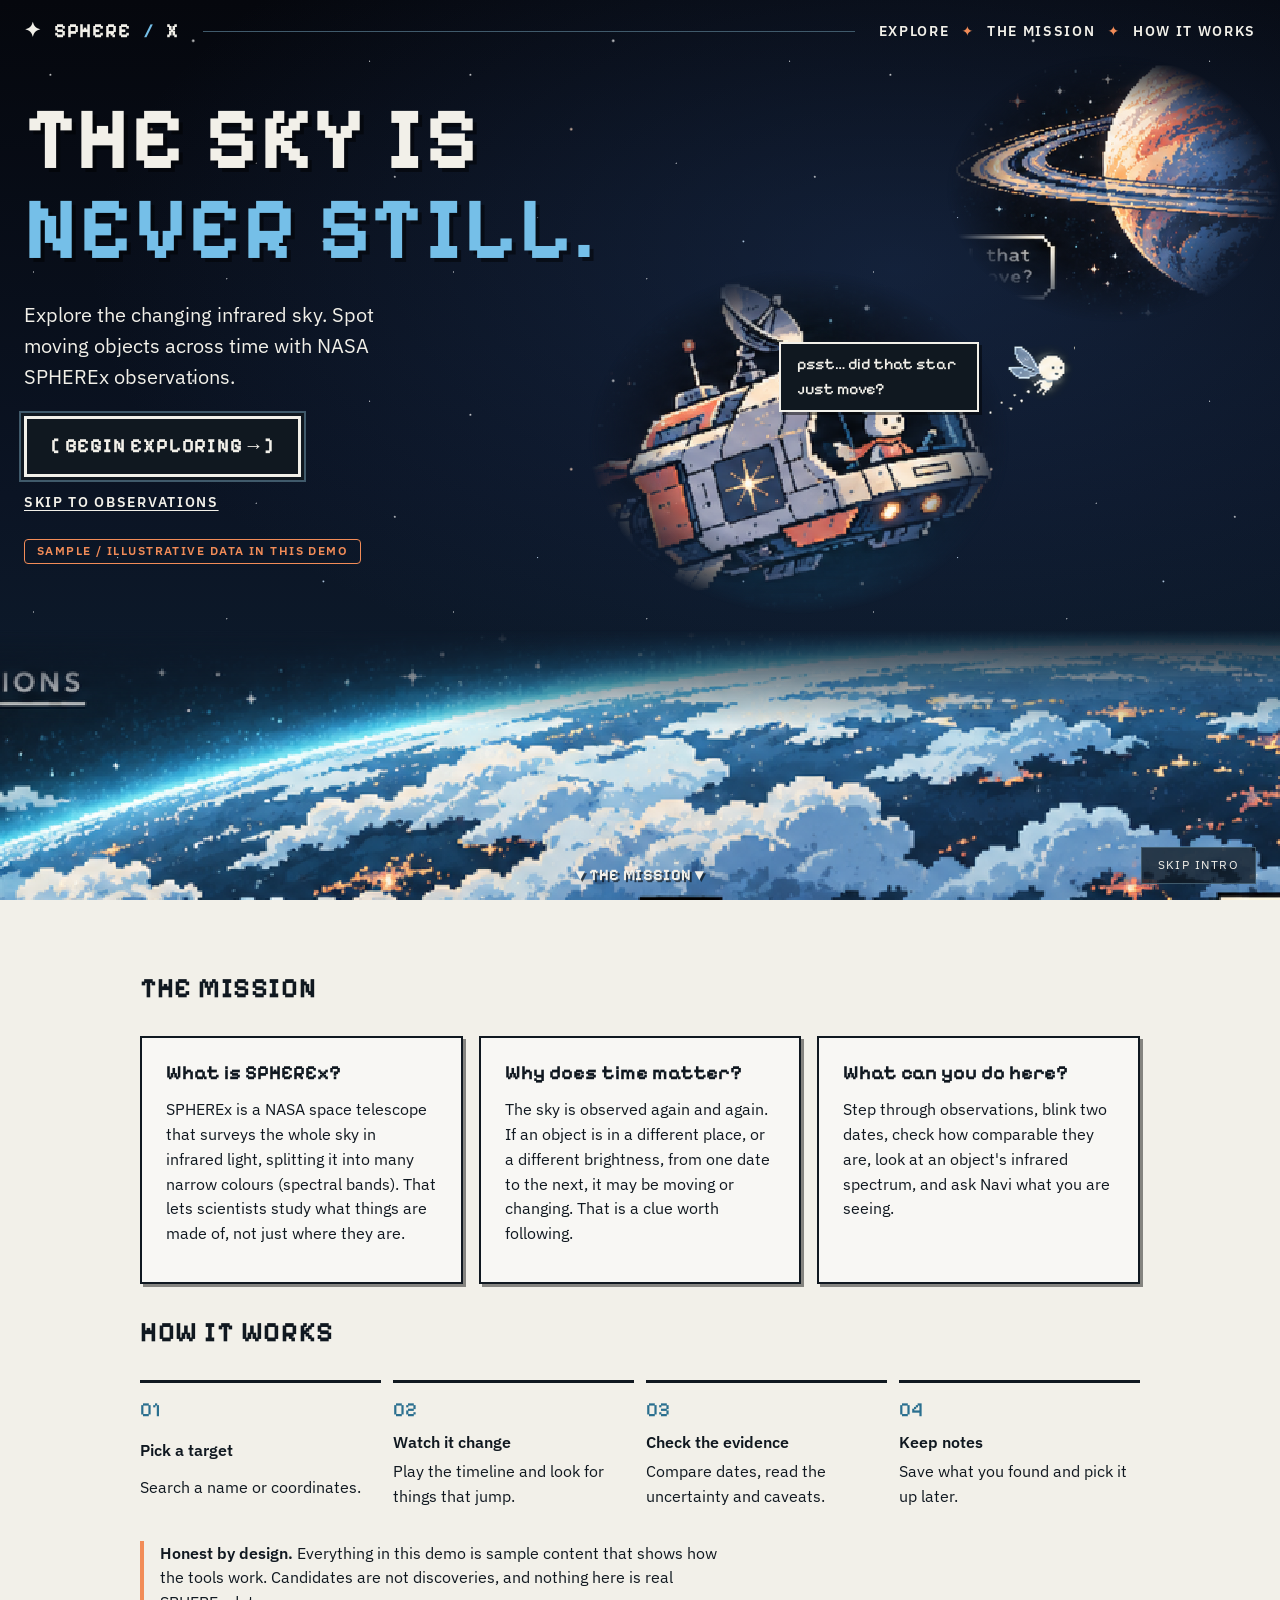
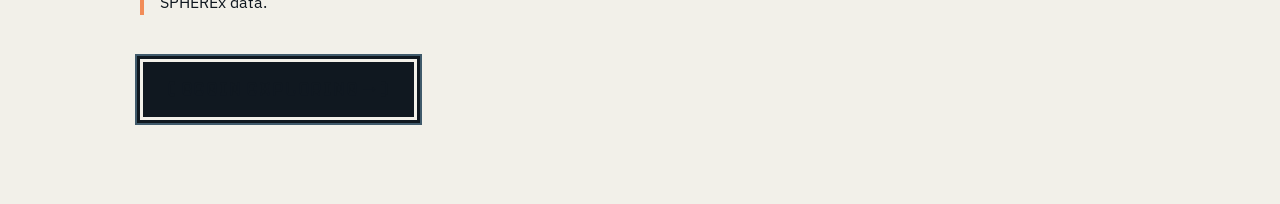
==== frontend/index.html @ 639d2a53 "feat: frontend workspace, compare, spectrum, Navi, guided investigation and landing page Add the Inv" ====
<!doctype html>
<html lang="en">
<head>
  <meta charset="utf-8">
  <meta name="viewport" content="width=device-width, initial-scale=1">
  <title>SPHERE X: The sky is never still</title>
  <meta name="description" content="Explore the changing infrared sky and spot moving objects across time with NASA SPHEREx observations. Demo content is illustrative.">
  <link rel="icon" href="assets/navi/navi.png" type="image/png">
  <link rel="stylesheet" href="css/tokens.css">
  <link rel="stylesheet" href="css/base.css">
  <link rel="stylesheet" href="css/components.css">
  <link rel="stylesheet" href="css/landing.css">
</head>
<body class="landing">
  <a class="skip-link" href="#mission">Skip to the mission</a>

  <section class="hero" id="top">
    <header class="hero-nav">
      <a class="brand" href="#top" aria-label="SPHERE X"><span aria-hidden="true">✦</span> SPHERE<span class="slash">/</span>X</a>
      <span class="rule" aria-hidden="true"></span>
      <nav aria-label="Primary">
        <a href="app.html#/investigate">Explore</a><span class="spark" aria-hidden="true">✦</span>
        <a href="#mission">The Mission</a><span class="spark" aria-hidden="true">✦</span>
        <a href="#how">How it works</a>
      </nav>
    </header>

    <div class="stars" aria-hidden="true"></div>
    <img class="art planet" src="assets/landing/planet.png" alt="" width="300" height="240">
    <img class="art ship" src="assets/landing/ship.png" alt="" width="275" height="225">
    <img class="art earth" src="assets/landing/earth.png" alt="" width="1330" height="165">

    <div class="hero-copy">
      <h1 class="pixel">The sky is<br><span class="hl">never still.</span></h1>
      <p class="lede">Explore the changing infrared sky. Spot moving objects across time with NASA SPHEREx observations.</p>
      <p class="cta-row"><a class="btn-pixel" href="app.html#/investigate">[ Begin exploring → ]</a></p>
      <p><a class="skip" href="app.html#/investigate">Skip to observations</a></p>
      <p class="demo-note"><span class="badge badge-illustrative">Sample / illustrative data in this demo</span></p>
    </div>

    <div class="navi-hero">
      <p class="navi-bubble">psst… did that star just move?</p>
      <img src="assets/navi/navi.png" alt="Navi, your research companion" width="88" height="84">
    </div>

    <button class="skip-intro" id="skip-intro" type="button">Skip intro</button>
    <a class="down pixel" href="#mission">▼ The Mission ▼</a>
  </section>

  <main>
    <section class="mission" id="mission" aria-labelledby="mission-h">
      <div class="wrap">
        <h2 class="pixel" id="mission-h">The mission</h2>
        <div class="cards">
          <article><h3>What is SPHEREx?</h3>
            <p>SPHEREx is a NASA space telescope that surveys the whole sky in infrared light, splitting it into many narrow colours (spectral bands). That lets scientists study what things are made of, not just where they are.</p></article>
          <article><h3>Why does time matter?</h3>
            <p>The sky is observed again and again. If an object is in a different place, or a different brightness, from one date to the next, it may be moving or changing. That is a clue worth following.</p></article>
          <article><h3>What can you do here?</h3>
            <p>Step through observations, blink two dates, check how comparable they are, look at an object's infrared spectrum, and ask Navi what you are seeing.</p></article>
        </div>

        <h2 class="pixel" id="how">How it works</h2>
        <ol class="steps">
          <li><strong>Pick a target</strong><span>Search a name or coordinates.</span></li>
          <li><strong>Watch it change</strong><span>Play the timeline and look for things that jump.</span></li>
          <li><strong>Check the evidence</strong><span>Compare dates, read the uncertainty and caveats.</span></li>
          <li><strong>Keep notes</strong><span>Save what you found and pick it up later.</span></li>
        </ol>

        <p class="honest"><strong>Honest by design.</strong> Everything in this demo is sample content that shows how the tools work. Candidates are not discoveries, and nothing here is real SPHEREx data.</p>
        <p><a class="btn-pixel dark" href="app.html#/investigate">[ Begin exploring → ]</a></p>
      </div>
    </section>
  </main>

  <script type="module" src="js/landing.js"></script>
</body>
</html>
---- frontend/css/tokens.css ----
/* ==========================================================================
   SPHERE X design tokens
   Source of truth: approved palette + frontend/design-refs/*.png
   Every page uses the SAME background gradient (--bg-page).
   ========================================================================== */

@font-face {
  font-family: "Pixelify Sans";
  src: url("../assets/fonts/pixelify-sans-latin-700-normal.woff2") format("woff2");
  font-weight: 700; font-display: swap;
}
@font-face {
  font-family: "Pixelify Sans";
  src: url("../assets/fonts/pixelify-sans-latin-500-normal.woff2") format("woff2");
  font-weight: 500; font-display: swap;
}
@font-face {
  font-family: "IBM Plex Sans";
  src: url("../assets/fonts/ibm-plex-sans-latin-400-normal.woff2") format("woff2");
  font-weight: 400; font-display: swap;
}
@font-face {
  font-family: "IBM Plex Sans";
  src: url("../assets/fonts/ibm-plex-sans-latin-600-normal.woff2") format("woff2");
  font-weight: 600; font-display: swap;
}
@font-face {
  font-family: "IBM Plex Mono";
  src: url("../assets/fonts/ibm-plex-mono-latin-400-normal.woff2") format("woff2");
  font-weight: 400; font-display: swap;
}

:root {
  /* --- Approved palette ------------------------------------------------ */
  --midnight-charcoal: #101820;
  --deep-slate:        #1b2b33;
  --glacier-blue:      #75bfe8;
  --slate-blue:        #405a6b;   /* borders / fills ONLY: ~2.4:1 on charcoal, fails as text */
  --warm-ivory:        #f2f0e9;
  --aurora-teal:       #42bfae;
  --solar-orange:      #f28c58;

  /* --- Semantic colours ------------------------------------------------ */
  --bg:           var(--midnight-charcoal);
  --surface:      rgba(27, 43, 51, 0.55);      /* panels over the gradient */
  --surface-solid:var(--deep-slate);
  --surface-hi:   rgba(117, 191, 232, 0.12);   /* selected row */
  --border:       var(--slate-blue);
  --border-soft:  rgba(64, 90, 107, 0.55);
  --text:         var(--warm-ivory);
  --text-muted:   #b4b8b2;                     /* ivory at ~70%: 9:1 on charcoal */
  --accent:       var(--glacier-blue);
  --accent-2:     var(--aurora-teal);
  --warn:         var(--solar-orange);
  --focus:        var(--solar-orange);

  /* --- Page gradient (same on every page) ------------------------------
     Near-black at the top, deep slate-teal toward the bottom, with a very
     faint aurora glow rising from the lower edge (see investigate mockup). */
  --aurora-glow: radial-gradient(120% 55% at 50% 108%,
                   rgba(66, 191, 174, 0.20) 0%,
                   rgba(66, 191, 174, 0.07) 45%,
                   transparent 72%);
  --bg-page: var(--aurora-glow),
             linear-gradient(180deg, #0b1218 0%, #101820 38%, #15252d 78%, #1b2b33 100%);

  /* --- Muted cosmic-spectrum gradient (Spectral Explorer, M6) ----------
     PLACEHOLDER stops: confirm against the supplied reference. */
  --spectrum-gradient: linear-gradient(90deg,
     #5b6fb0 0%, #5a8fc0 20%, #5fb0b8 40%, #8fc08a 55%, #d6b56a 72%, #e08f60 88%, #c8605a 100%);

  /* --- Typography ------------------------------------------------------ */
  --font-pixel: "Pixelify Sans", "Courier New", monospace;       /* selected headings only */
  --font-body:  "IBM Plex Sans", system-ui, -apple-system, "Segoe UI", sans-serif;
  --font-mono:  "IBM Plex Mono", ui-monospace, Menlo, Consolas, monospace;

  --fs-xs: 0.75rem;  --fs-sm: 0.875rem; --fs-md: 1rem;
  --fs-lg: 1.25rem;  --fs-xl: 1.75rem;  --fs-2xl: 2.5rem; --fs-hero: clamp(2.5rem, 7vw, 5.5rem);
  --tracking-label: 0.12em;               /* uppercase labels, as in the mockups */

  /* --- Spacing (4px base) --------------------------------------------- */
  --sp-1: 4px;  --sp-2: 8px;  --sp-3: 12px; --sp-4: 16px;
  --sp-5: 24px; --sp-6: 32px; --sp-7: 48px; --sp-8: 72px;

  /* --- Shape (neo-brutalist: square corners, crisp 1-2px lines) -------- */
  --radius: 4px;
  --radius-lg: 8px;
  --line: 1px;
  --line-bold: 2px;
  --shadow-hard: 3px 3px 0 rgba(0, 0, 0, 0.45);   /* pixel-style offset shadow */

  /* --- Motion ---------------------------------------------------------- */
  --ease: cubic-bezier(0.2, 0.7, 0.2, 1);
  --dur-fast: 120ms;
  --dur: 220ms;

  /* --- Layout ---------------------------------------------------------- */
  --nav-h: 64px;
  --gutter: 16px;
  --panel-w: 280px;
}

@media (min-width: 768px) { :root { --gutter: 24px; } }

@media (prefers-reduced-motion: reduce) {
  :root { --dur-fast: 0ms; --dur: 0ms; }
}
---- frontend/css/base.css ----
/* Base reset, page background, typography, accessibility primitives. */

*, *::before, *::after { box-sizing: border-box; }
html { color-scheme: dark; -webkit-text-size-adjust: 100%; }

body {
  margin: 0;
  min-height: 100vh;
  background: var(--bg-page) fixed, var(--bg);
  color: var(--text);
  font-family: var(--font-body);
  font-size: var(--fs-md);
  line-height: 1.55;
}

[hidden] { display: none !important; }
h1, h2, h3 { margin: 0; line-height: 1.15; }
p { margin: 0 0 var(--sp-3); }
a { color: var(--accent); text-underline-offset: 3px; }
a:hover { color: var(--warm-ivory); }
img, canvas, svg { display: block; max-width: 100%; }
button, input, select, textarea { font: inherit; color: inherit; }

/* Pixel headings are for selected titles only. */
.pixel { font-family: var(--font-pixel); font-weight: 700; letter-spacing: 0.02em; text-transform: uppercase; }
.label {
  font-size: var(--fs-xs); font-weight: 600; letter-spacing: var(--tracking-label);
  text-transform: uppercase; color: var(--text-muted);
}
.mono { font-family: var(--font-mono); }
.muted { color: var(--text-muted); }

/* Visible keyboard focus everywhere. */
:focus-visible { outline: 2px solid var(--focus); outline-offset: 2px; }

.sr-only {
  position: absolute; width: 1px; height: 1px; margin: -1px; padding: 0;
  overflow: hidden; clip: rect(0 0 0 0); white-space: nowrap; border: 0;
}
.skip-link {
  position: absolute; left: var(--sp-3); top: -100px; z-index: 100;
  background: var(--warm-ivory); color: var(--midnight-charcoal);
  padding: var(--sp-2) var(--sp-4); border-radius: var(--radius); text-decoration: none;
}
.skip-link:focus { top: var(--sp-3); }

@media (prefers-reduced-motion: reduce) {
  *, *::before, *::after {
    animation-duration: 0.001ms !important;
    animation-iteration-count: 1 !important;
    transition-duration: 0.001ms !important;
    scroll-behavior: auto !important;
  }
}
---- frontend/css/components.css ----
/* Shared components: nav, panels, buttons, lists, badges, key/value rows,
   tabs, status messages. Neo-brutalist: square corners, crisp thin lines. */

/* ---- Top navigation (matches investigate mockup) ----------------------- */
.topnav {
  display: flex; align-items: center; gap: var(--sp-5);
  height: var(--nav-h); padding: 0 var(--gutter);
  border-bottom: var(--line) solid var(--border-soft);
}
.brand {
  display: flex; align-items: center; gap: var(--sp-3);
  font-family: var(--font-pixel); font-weight: 700; font-size: var(--fs-lg);
  color: var(--warm-ivory); text-decoration: none; letter-spacing: 0.04em;
}
.brand .slash { color: var(--accent); }
.topnav .divider { width: 1px; height: 28px; background: var(--border); }
.topnav nav { display: flex; gap: var(--sp-5); height: 100%; overflow-x: auto; }
.topnav nav a {
  display: flex; align-items: center; height: 100%;
  color: var(--text-muted); text-decoration: none;
  font-size: var(--fs-sm); font-weight: 600; letter-spacing: var(--tracking-label); text-transform: uppercase;
  border-bottom: 2px solid transparent; white-space: nowrap;
}
.topnav nav a:hover { color: var(--text); }
.topnav nav a[aria-current="page"] { color: var(--text); border-bottom-color: var(--accent); }

/* Secondary tool tabs inside the investigation (Investigate / Compare / Spectrum / Notes) */
.toolbar { display: flex; gap: var(--sp-2); padding: var(--sp-3) var(--gutter) 0; flex-wrap: wrap; }
.tab {
  background: transparent; border: var(--line) solid var(--border-soft); border-radius: var(--radius);
  padding: var(--sp-2) var(--sp-4); color: var(--text-muted); text-decoration: none;
  font-size: var(--fs-sm); font-weight: 600; letter-spacing: 0.06em; text-transform: uppercase; cursor: pointer;
}
.tab:hover { color: var(--text); border-color: var(--border); }
.tab[aria-current="page"] { color: var(--midnight-charcoal); background: var(--accent); border-color: var(--accent); }

/* ---- Page title row ---------------------------------------------------- */
.page-head { display: flex; align-items: center; gap: var(--sp-5); flex-wrap: wrap; padding: var(--sp-5) var(--gutter) var(--sp-3); }
.page-head h1 { font-size: clamp(1.6rem, 4vw, 2.5rem); }

/* ---- Panel ------------------------------------------------------------- */
.panel {
  background: var(--surface); border: var(--line) solid var(--border);
  border-radius: var(--radius-lg); padding: var(--sp-4); min-width: 0;
}
.panel > h2, .panel > .panel-title {
  font-size: var(--fs-sm); font-weight: 600; letter-spacing: var(--tracking-label); text-transform: uppercase;
  padding-bottom: var(--sp-3); margin-bottom: var(--sp-3); border-bottom: var(--line) solid var(--border-soft);
}

/* ---- Buttons ----------------------------------------------------------- */
.btn {
  display: inline-flex; align-items: center; justify-content: center; gap: var(--sp-2);
  min-height: 40px; padding: 0 var(--sp-4);
  background: var(--surface-solid); color: var(--text);
  border: var(--line-bold) solid var(--border); border-radius: var(--radius);
  font-weight: 600; font-size: var(--fs-sm); cursor: pointer; text-decoration: none;
  transition: border-color var(--dur-fast), background var(--dur-fast), transform var(--dur-fast);
}
.btn:hover { border-color: var(--accent); }
.btn:active { transform: translate(1px, 1px); }
.btn[disabled], .btn[aria-disabled="true"] { opacity: 0.45; cursor: not-allowed; }
.btn-icon { width: 40px; padding: 0; }
.btn-primary {
  background: var(--warm-ivory); color: var(--midnight-charcoal); border-color: var(--warm-ivory);
  box-shadow: var(--shadow-hard); font-family: var(--font-pixel); font-size: var(--fs-md); letter-spacing: 0.04em; text-transform: uppercase;
}
.btn-primary:hover { background: #fff; border-color: #fff; }

/* ---- Form controls ----------------------------------------------------- */
.field { display: grid; gap: var(--sp-1); }
.field > label { font-size: var(--fs-xs); font-weight: 600; letter-spacing: var(--tracking-label); text-transform: uppercase; color: var(--text-muted); }
.input, .select {
  min-height: 40px; padding: 0 var(--sp-3);
  background: rgba(16, 24, 32, 0.8); border: var(--line) solid var(--border); border-radius: var(--radius);
}
.input:focus-visible, .select:focus-visible { border-color: var(--accent); }
.range { accent-color: var(--accent); width: 100%; }

/* ---- Selectable list (candidates) ------------------------------------- */
.list { list-style: none; margin: 0; padding: 0; }
.list-item {
  display: flex; justify-content: space-between; align-items: center; width: 100%;
  padding: var(--sp-3) var(--sp-3); background: transparent; border: 0;
  border-bottom: var(--line) solid var(--border-soft); border-left: 3px solid transparent;
  text-align: left; cursor: pointer; font-size: var(--fs-md);
}
.list-item:hover { background: rgba(117, 191, 232, 0.06); }
.list-item[aria-selected="true"] { background: var(--surface-hi); border-left-color: var(--accent); }
.list-item .score { font-family: var(--font-mono); color: var(--text-muted); }

/* ---- Key/value rows (object details) ---------------------------------- */
.kv { display: grid; grid-template-columns: auto 1fr; margin: 0; }
.kv dt, .kv dd { margin: 0; padding: var(--sp-2) 0; border-bottom: var(--line) solid var(--border-soft); }
.kv dt { color: var(--text-muted); padding-right: var(--sp-4); }
.kv dd { text-align: right; font-family: var(--font-mono); font-size: var(--fs-sm); }

/* ---- Badges / status --------------------------------------------------- */
.badge {
  display: inline-block; padding: 2px var(--sp-3); border: var(--line) solid var(--border); border-radius: var(--radius);
  font-size: var(--fs-xs); font-weight: 600; letter-spacing: var(--tracking-label); text-transform: uppercase; color: var(--text);
}
/* Always-visible honesty marker. Never hidden while mock data is in use. */
.badge-illustrative { border-color: var(--warn); color: var(--warn); }
.badge-ok { border-color: var(--accent-2); color: var(--accent-2); }

.notice {
  display: flex; gap: var(--sp-3); padding: var(--sp-3) var(--sp-4);
  border: var(--line) solid var(--border); border-left: 3px solid var(--accent); border-radius: var(--radius);
  background: rgba(16, 24, 32, 0.6); font-size: var(--fs-sm);
}
.notice-warn  { border-left-color: var(--warn); }
.notice-error { border-left-color: var(--warn); background: rgba(242, 140, 88, 0.08); }

.spinner {
  width: 18px; height: 18px; border: 2px solid var(--border); border-top-color: var(--accent);
  border-radius: 50%; animation: spin 0.9s linear infinite;
}
@keyframes spin { to { transform: rotate(360deg); } }

/* ---- Workspace layout (investigate mockup: 3 columns) ------------------ */
.workspace {
  display: grid; gap: var(--sp-4); padding: var(--sp-3) var(--gutter) var(--sp-6);
  grid-template-columns: 1fr;
}
@media (min-width: 1000px) {
  .workspace { grid-template-columns: var(--panel-w) minmax(0, 1fr) var(--panel-w); }
}
.stage { display: grid; gap: var(--sp-3); min-width: 0; }
---- frontend/css/landing.css ----
/* Landing / cover page. Same page gradient as every page (tokens.css), with a slightly
   stronger atmosphere. Art is cropped from the approved cover concept and feathered
   into the background with masks. Intro motion is subtle and skippable. */

body.landing { background: var(--bg-page) fixed, #070b10; overflow-x: hidden; }
.hero { position: relative; min-height: 100vh; min-height: 100svh; overflow: hidden; isolation: isolate;
  background: radial-gradient(90% 70% at 70% 30%, rgba(40, 70, 120, 0.35), transparent 70%), linear-gradient(180deg, #05070d 0%, #0b1424 55%, #0f2233 100%); }

/* Starfield from layered radial gradients (no extra image). */
.stars { position: absolute; inset: 0; z-index: -1; opacity: 0.9;
  background-image:
    radial-gradient(1.5px 1.5px at 12% 22%, #fff, transparent), radial-gradient(1px 1px at 28% 64%, #cfe6ff, transparent),
    radial-gradient(2px 2px at 46% 12%, #fff, transparent), radial-gradient(1px 1px at 61% 48%, #fff, transparent),
    radial-gradient(1.5px 1.5px at 77% 71%, #cfe6ff, transparent), radial-gradient(1px 1px at 88% 18%, #fff, transparent),
    radial-gradient(1px 1px at 8% 80%, #fff, transparent), radial-gradient(2px 2px at 36% 38%, #ffd9bf, transparent),
    radial-gradient(1px 1px at 54% 82%, #fff, transparent), radial-gradient(1.5px 1.5px at 94% 52%, #fff, transparent);
  background-size: 420px 340px; }
.hero::after { content: ""; position: absolute; inset: auto 0 0 0; height: 40%; z-index: -1; pointer-events: none;
  background: radial-gradient(80% 100% at 50% 110%, rgba(66, 191, 174, 0.25), transparent 70%); }

.hero-nav { display: flex; align-items: center; gap: var(--sp-5); padding: var(--sp-4) var(--gutter); position: relative; z-index: 3; }
.hero-nav .rule { flex: 1; height: 1px; background: var(--border); }
.hero-nav nav { display: flex; gap: var(--sp-3); align-items: center; font-size: var(--fs-sm); letter-spacing: var(--tracking-label); text-transform: uppercase; }
.hero-nav nav a { color: var(--text); text-decoration: none; font-weight: 600; }
.hero-nav nav a:hover { color: var(--accent); }
.spark { color: var(--solar-orange); }
@media (max-width: 700px) { .hero-nav nav a:nth-of-type(3), .hero-nav nav .spark:nth-of-type(2) { display: none; } }

/* Cropped art, feathered into the sky. */
.art { position: absolute; image-rendering: pixelated; pointer-events: none; z-index: 0; }
.planet { right: 0; top: 56px; width: min(26vw, 340px); height: auto;
  -webkit-mask-image: radial-gradient(closest-side, #000 60%, transparent 100%); mask-image: radial-gradient(closest-side, #000 60%, transparent 100%); }
.ship { left: 46%; top: 30%; width: min(34vw, 420px); height: auto; animation: drift 7s ease-in-out infinite;
  -webkit-mask-image: radial-gradient(closest-side, #000 62%, transparent 100%); mask-image: radial-gradient(closest-side, #000 62%, transparent 100%); }
.earth { left: 0; bottom: 0; width: 100%; height: 30vh; object-fit: cover; object-position: top;
  -webkit-mask-image: linear-gradient(180deg, transparent 0, #000 35%); mask-image: linear-gradient(180deg, transparent 0, #000 35%); }
@keyframes drift { 50% { transform: translate(8px, -10px); } }

.hero-copy { position: relative; z-index: 2; padding: var(--sp-6) var(--gutter) 0; max-width: 640px; }
.hero-copy h1 { font-size: var(--fs-hero); line-height: 1.02; text-shadow: 4px 4px 0 rgba(0, 0, 0, 0.45); }
.hero-copy .hl { color: var(--glacier-blue); }
.lede { max-width: 34ch; font-size: var(--fs-lg); margin: var(--sp-5) 0; }
.cta-row { margin: var(--sp-5) 0 var(--sp-3); }
.btn-pixel { display: inline-block; padding: var(--sp-3) var(--sp-5); background: var(--midnight-charcoal); color: var(--warm-ivory); text-decoration: none;
  font-family: var(--font-pixel); font-weight: 700; font-size: var(--fs-lg); letter-spacing: 0.04em; text-transform: uppercase;
  border: 3px solid var(--warm-ivory); box-shadow: 0 0 0 3px var(--midnight-charcoal), 0 0 0 5px var(--slate-blue), var(--shadow-hard); }
.btn-pixel:hover { background: var(--warm-ivory); color: var(--midnight-charcoal); }
.btn-pixel.dark { background: var(--midnight-charcoal); }
.skip { color: var(--text); font-size: var(--fs-sm); letter-spacing: var(--tracking-label); text-transform: uppercase; font-weight: 600; }
.demo-note { margin-top: var(--sp-5); }

.navi-hero { position: absolute; z-index: 2; right: 16%; top: 38%; display: flex; align-items: flex-end; gap: var(--sp-2); }
.navi-hero img { image-rendering: pixelated; animation: bob 3.2s ease-in-out infinite; }
.navi-hero .navi-bubble { position: static; margin: 0 0 var(--sp-4); max-width: 200px; padding: var(--sp-2) var(--sp-4); background: var(--midnight-charcoal); border: 2px solid var(--warm-ivory);
  font-family: var(--font-pixel); font-weight: 500; font-size: var(--fs-md); box-shadow: var(--shadow-hard); }
@keyframes bob { 50% { transform: translateY(-6px); } }
@media (max-width: 900px) {
  .ship { left: 38%; top: 52%; width: 55vw; opacity: 0.8; } .planet { width: 38vw; opacity: 0.7; }
  .navi-hero { right: 6%; top: auto; bottom: 36%; } .hero-copy { max-width: none; }
}

.skip-intro { position: absolute; z-index: 4; right: var(--gutter); bottom: var(--sp-4); background: rgba(16, 24, 32, 0.75); color: var(--text); border: 1px solid var(--border); padding: var(--sp-2) var(--sp-4); cursor: pointer; font-size: var(--fs-xs); letter-spacing: var(--tracking-label); text-transform: uppercase; }
.skip-intro[hidden] { display: none; }
.down { position: absolute; z-index: 3; left: 50%; bottom: var(--sp-3); transform: translateX(-50%); color: var(--warm-ivory); text-decoration: none; font-size: var(--fs-md); text-shadow: 2px 2px 0 rgba(0,0,0,.6); }

/* Intro: staged fade-in; skipped by .no-intro (button, any key) or reduced motion. */
.hero:not(.no-intro) .hero-copy > *, .hero:not(.no-intro) .navi-hero, .hero:not(.no-intro) .ship, .hero:not(.no-intro) .planet { animation-fill-mode: both; }
.hero:not(.no-intro) .hero-copy h1 { animation: rise 0.8s var(--ease) both; }
.hero:not(.no-intro) .lede { animation: rise 0.8s 0.25s var(--ease) both; }
.hero:not(.no-intro) .cta-row, .hero:not(.no-intro) .skip { animation: rise 0.8s 0.5s var(--ease) both; }
.hero:not(.no-intro) .navi-hero { animation: rise 0.8s 0.9s var(--ease) both; }
@keyframes rise { from { opacity: 0; transform: translateY(14px); } to { opacity: 1; transform: none; } }

/* Mission: warm-ivory ground as in the cover concept's lower band. */
.mission { background: var(--warm-ivory); color: var(--midnight-charcoal); padding: var(--sp-8) var(--gutter); }
.mission .wrap { max-width: 1000px; margin: 0 auto; display: grid; gap: var(--sp-6); }
.mission h2 { font-size: var(--fs-xl); }
.mission a { color: var(--midnight-charcoal); }
.cards { display: grid; gap: var(--sp-4); grid-template-columns: repeat(auto-fit, minmax(260px, 1fr)); }
.cards article { border: 2px solid var(--midnight-charcoal); padding: var(--sp-5); background: rgba(255, 255, 255, 0.5); box-shadow: var(--shadow-hard); }
.cards h3 { font-family: var(--font-pixel); font-size: var(--fs-lg); margin-bottom: var(--sp-3); }
.steps { list-style: none; counter-reset: s; margin: 0; padding: 0; display: grid; gap: var(--sp-3); grid-template-columns: repeat(auto-fit, minmax(210px, 1fr)); }
.steps li { counter-increment: s; border-top: 3px solid var(--midnight-charcoal); padding-top: var(--sp-3); display: grid; gap: var(--sp-1); }
.steps li::before { content: counter(s, decimal-leading-zero); font-family: var(--font-pixel); font-size: var(--fs-lg); color: #2a6f8f; }
.honest { border-left: 4px solid var(--solar-orange); padding-left: var(--sp-4); max-width: 60ch; }
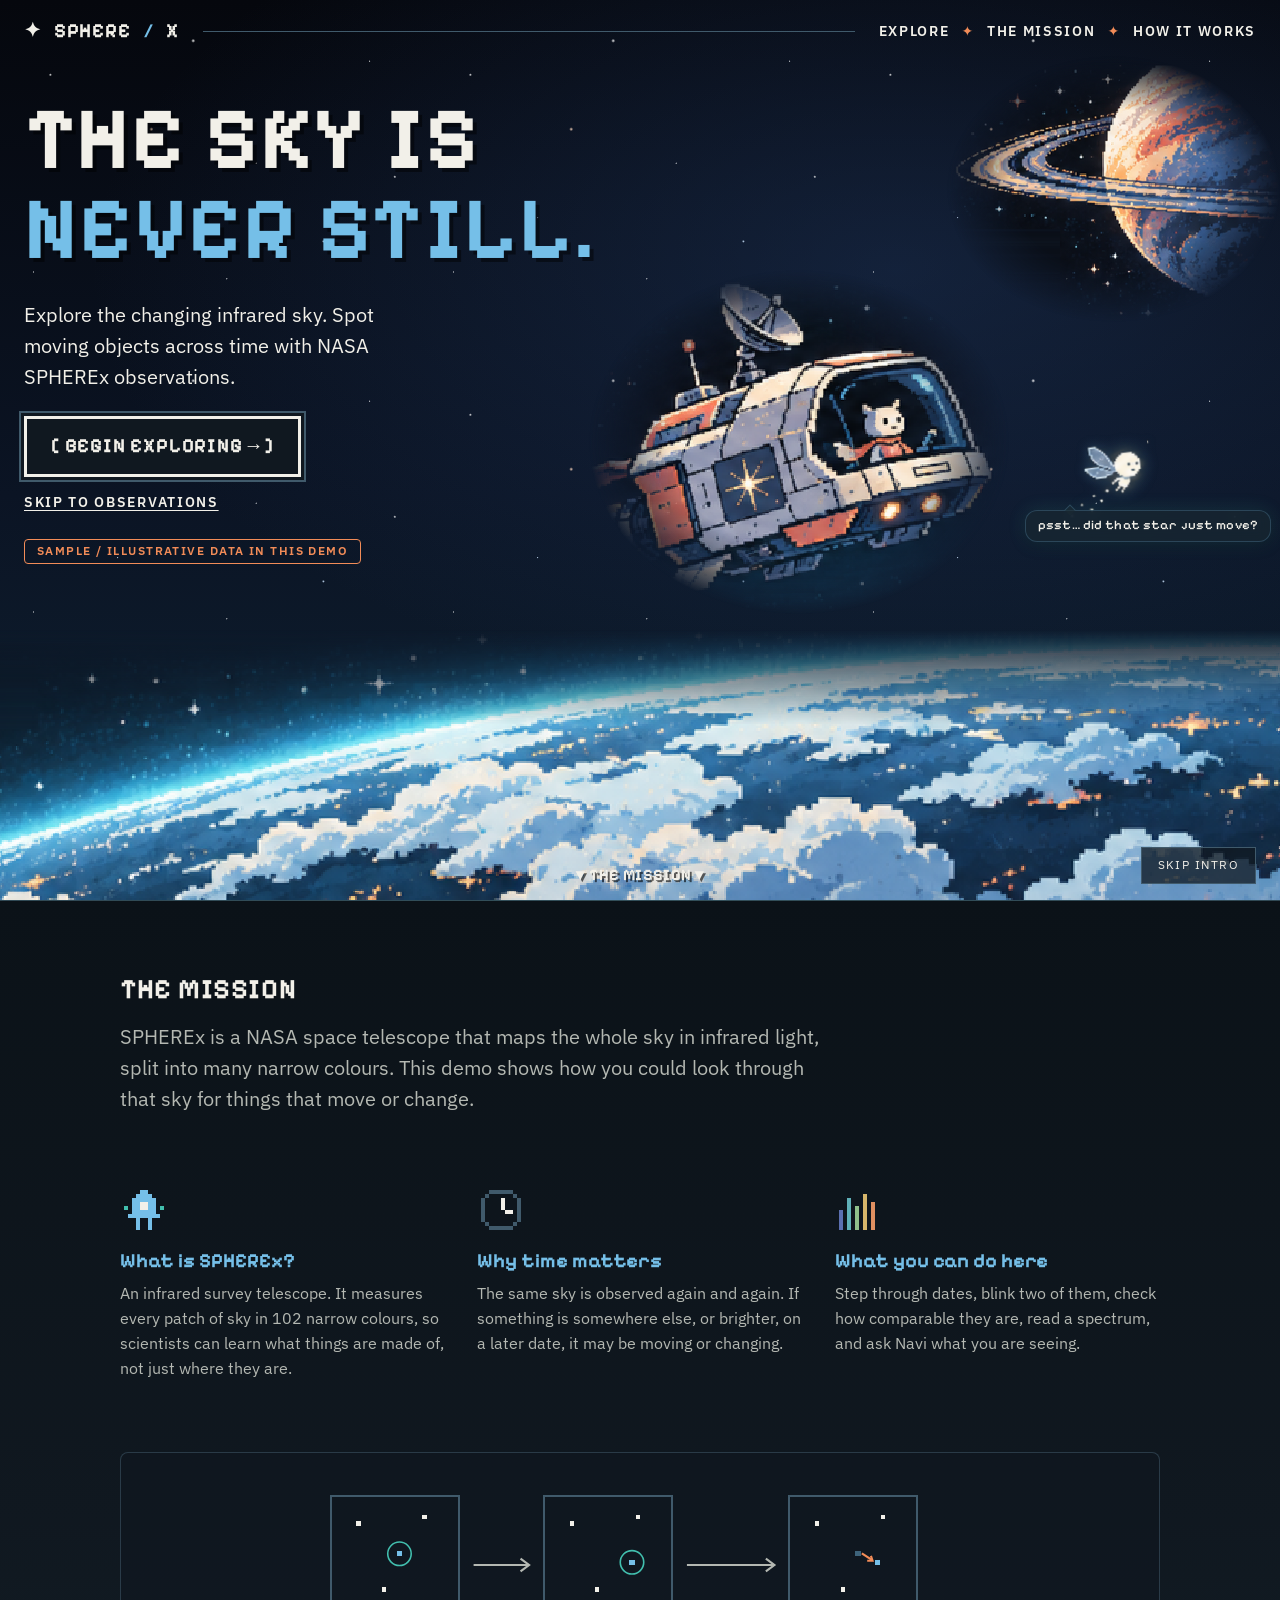
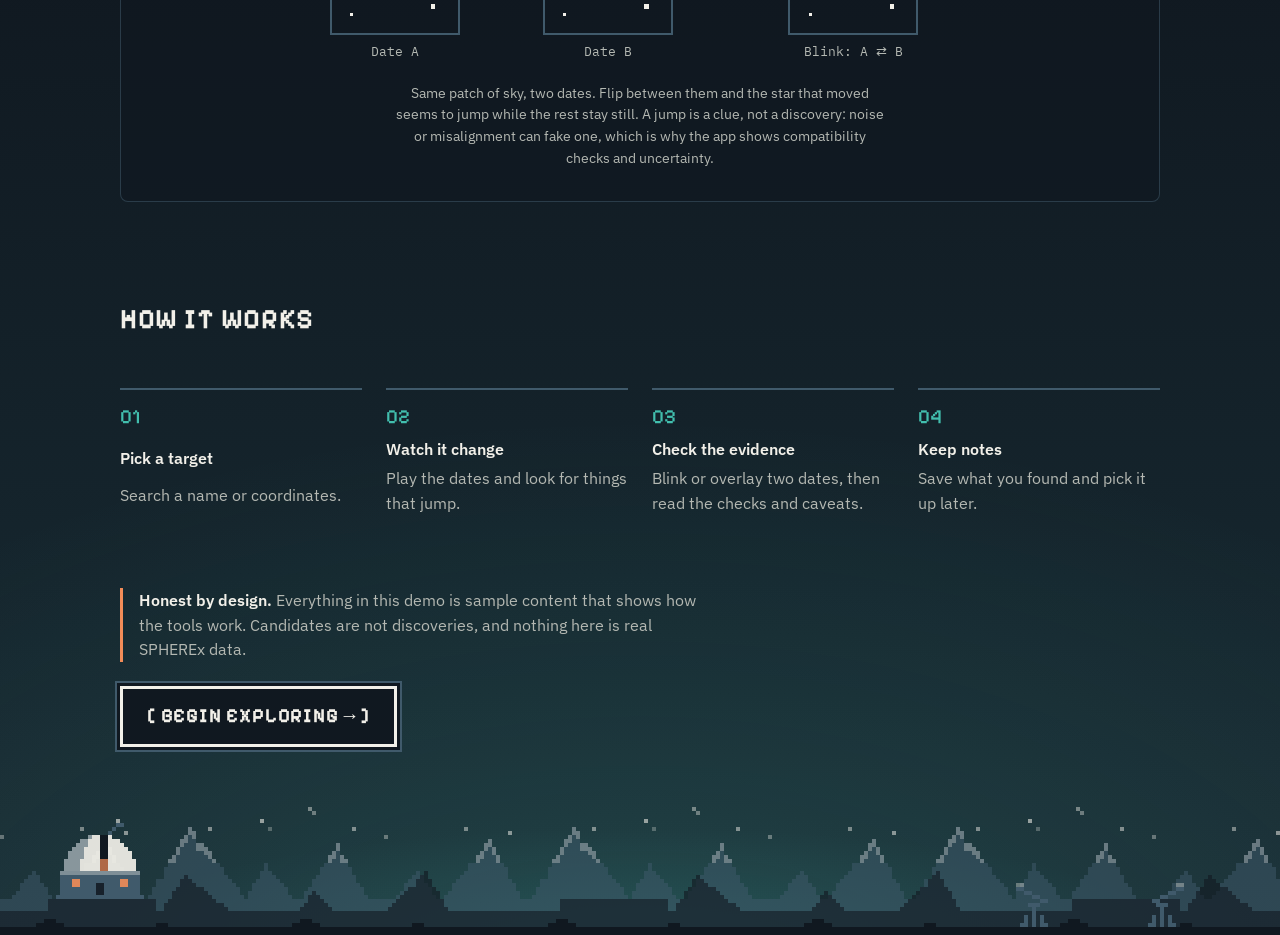
==== commit b693aa82: "feat: image-first workspace, living Navi companion, spectral selector and UI fixes Workspace - Merge" ====
--- a/frontend/index.html
+++ b/frontend/index.html
@@ -10,6 +10,7 @@
   <link rel="stylesheet" href="css/base.css">
   <link rel="stylesheet" href="css/components.css">
   <link rel="stylesheet" href="css/landing.css">
+  <link rel="stylesheet" href="css/navi.css">
 </head>
 <body class="landing">
   <a class="skip-link" href="#mission">Skip to the mission</a>
@@ -28,7 +29,7 @@
     <div class="stars" aria-hidden="true"></div>
     <img class="art planet" src="assets/landing/planet.png" alt="" width="300" height="240">
     <img class="art ship" src="assets/landing/ship.png" alt="" width="275" height="225">
-    <img class="art earth" src="assets/landing/earth.png" alt="" width="1330" height="165">
+    <img class="art earth" src="assets/landing/earth.png" alt="" width="1330" height="144">
 
     <div class="hero-copy">
       <h1 class="pixel">The sky is<br><span class="hl">never still.</span></h1>
@@ -38,10 +39,8 @@
       <p class="demo-note"><span class="badge badge-illustrative">Sample / illustrative data in this demo</span></p>
     </div>
 
-    <div class="navi-hero">
-      <p class="navi-bubble">psst… did that star just move?</p>
-      <img src="assets/navi/navi.png" alt="Navi, your research companion" width="88" height="84">
-    </div>
+    <!-- Safe zone beside the spacecraft (Navi is mounted by js/landing.js); she never flies over the art. -->
+    <span class="navi-zone hero-zone" data-navi-zone aria-hidden="true"></span>
 
     <button class="skip-intro" id="skip-intro" type="button">Skip intro</button>
     <a class="down pixel" href="#mission">▼ The Mission ▼</a>
@@ -50,27 +49,69 @@
   <main>
     <section class="mission" id="mission" aria-labelledby="mission-h">
       <div class="wrap">
-        <h2 class="pixel" id="mission-h">The mission</h2>
-        <div class="cards">
-          <article><h3>What is SPHEREx?</h3>
-            <p>SPHEREx is a NASA space telescope that surveys the whole sky in infrared light, splitting it into many narrow colours (spectral bands). That lets scientists study what things are made of, not just where they are.</p></article>
-          <article><h3>Why does time matter?</h3>
-            <p>The sky is observed again and again. If an object is in a different place, or a different brightness, from one date to the next, it may be moving or changing. That is a clue worth following.</p></article>
-          <article><h3>What can you do here?</h3>
-            <p>Step through observations, blink two dates, check how comparable they are, look at an object's infrared spectrum, and ask Navi what you are seeing.</p></article>
+        <header class="m-intro">
+          <div>
+            <h2 class="pixel" id="mission-h">The mission</h2>
+            <p class="m-lede">SPHEREx is a NASA space telescope that maps the whole sky in infrared light, split into many narrow colours. This demo shows how you could look through that sky for things that move or change.</p>
+          </div>
+          <span class="navi-zone m-zone" data-navi-zone aria-hidden="true"></span>
+        </header>
+
+        <div class="m-points">
+          <article class="m-point">
+            <svg class="m-icon" viewBox="0 0 12 12" width="48" height="48" shape-rendering="crispEdges" aria-hidden="true"><path fill="#75bfe8" d="M5 1h2v1H5zM4 2h4v1H4zM3 3h6v4H3zM2 7h8v1H2zM4 8h1v3H4zM7 8h1v3H7z"/><path fill="#f2f0e9" d="M5 4h2v2H5z"/><path fill="#42bfae" d="M1 5h1v1H1zM10 5h1v1h-1z"/></svg>
+            <h3>What is SPHEREx?</h3>
+            <p>An infrared survey telescope. It measures every patch of sky in 102 narrow colours, so scientists can learn what things are made of, not just where they are.</p>
+          </article>
+          <article class="m-point">
+            <svg class="m-icon" viewBox="0 0 12 12" width="48" height="48" shape-rendering="crispEdges" aria-hidden="true"><path fill="#405a6b" d="M3 1h6v1H3zM2 2h1v1H2zM9 2h1v1H9zM1 3h1v6H1zM10 3h1v6h-1zM2 9h1v1H2zM9 9h1v1H9zM3 10h6v1H3z"/><path fill="#f2f0e9" d="M6 3h1v3H6zM7 6h2v1H7z"/></svg>
+            <h3>Why time matters</h3>
+            <p>The same sky is observed again and again. If something is somewhere else, or brighter, on a later date, it may be moving or changing.</p>
+          </article>
+          <article class="m-point">
+            <svg class="m-icon" viewBox="0 0 12 12" width="48" height="48" shape-rendering="crispEdges" aria-hidden="true"><path fill="#5b6fb0" d="M1 6h1v5H1z"/><path fill="#5fb0b8" d="M3 3h1v8H3z"/><path fill="#8fc08a" d="M5 5h1v6H5z"/><path fill="#d6b56a" d="M7 2h1v9H7z"/><path fill="#e08f60" d="M9 4h1v7H9z"/></svg>
+            <h3>What you can do here</h3>
+            <p>Step through dates, blink two of them, check how comparable they are, read a spectrum, and ask Navi what you are seeing.</p>
+          </article>
         </div>
 
-        <h2 class="pixel" id="how">How it works</h2>
-        <ol class="steps">
-          <li><strong>Pick a target</strong><span>Search a name or coordinates.</span></li>
-          <li><strong>Watch it change</strong><span>Play the timeline and look for things that jump.</span></li>
-          <li><strong>Check the evidence</strong><span>Compare dates, read the uncertainty and caveats.</span></li>
-          <li><strong>Keep notes</strong><span>Save what you found and pick it up later.</span></li>
-        </ol>
+        <figure class="m-figure" aria-labelledby="fig-cap">
+          <svg viewBox="0 0 600 170" class="m-diagram" role="img" aria-label="Diagram: the same field on date A and date B. One star has shifted. Blinking the two dates makes that star appear to jump, while the others stay still." shape-rendering="crispEdges">
+            <g font-family="IBM Plex Mono, monospace" font-size="12" fill="#b4b8b2">
+              <text x="70" y="160" text-anchor="middle">Date A</text><text x="270" y="160" text-anchor="middle">Date B</text><text x="500" y="160" text-anchor="middle">Blink: A ⇄ B</text>
+            </g>
+            <g fill="none" stroke="#405a6b" stroke-width="2"><rect x="10" y="10" width="120" height="130"/><rect x="210" y="10" width="120" height="130"/><rect x="440" y="10" width="120" height="130"/></g>
+            <g fill="#f2f0e9">
+              <rect x="34" y="34" width="4" height="4"/><rect x="96" y="28" width="4" height="4"/><rect x="58" y="96" width="4" height="4"/><rect x="104" y="112" width="4" height="4"/><rect x="28" y="120" width="3" height="3"/>
+              <rect x="234" y="34" width="4" height="4"/><rect x="296" y="28" width="4" height="4"/><rect x="258" y="96" width="4" height="4"/><rect x="304" y="112" width="4" height="4"/><rect x="228" y="120" width="3" height="3"/>
+              <rect x="464" y="34" width="4" height="4"/><rect x="526" y="28" width="4" height="4"/><rect x="488" y="96" width="4" height="4"/><rect x="534" y="112" width="4" height="4"/><rect x="458" y="120" width="3" height="3"/>
+            </g>
+            <rect x="72" y="62" width="5" height="5" fill="#75bfe8"/><rect x="290" y="70" width="5" height="5" fill="#75bfe8"/>
+            <rect x="502" y="62" width="5" height="5" fill="#75bfe8" opacity=".45"/><rect x="520" y="70" width="5" height="5" fill="#75bfe8"/>
+            <circle cx="74.5" cy="64.5" r="11" fill="none" stroke="#42bfae" stroke-width="1.5" shape-rendering="auto"/><circle cx="292.5" cy="72.5" r="11" fill="none" stroke="#42bfae" stroke-width="1.5" shape-rendering="auto"/>
+            <path d="M508 64 L517 70" stroke="#f28c58" stroke-width="2" shape-rendering="auto"/><path d="M513 71 l5 0 l-1.5 -4.5" fill="none" stroke="#f28c58" stroke-width="2" shape-rendering="auto"/>
+            <g fill="none" stroke="#b4b8b2" stroke-width="2" shape-rendering="auto"><path d="M144 75 h52 m-8 -6 l8 6 l-8 6"/><path d="M344 75 h82 m-8 -6 l8 6 l-8 6"/></g>
+          </svg>
+          <figcaption id="fig-cap" class="muted">Same patch of sky, two dates. Flip between them and the star that moved seems to jump while the rest stay still. A jump is a clue, not a discovery: noise or misalignment can fake one, which is why the app shows compatibility checks and uncertainty.</figcaption>
+        </figure>
 
-        <p class="honest"><strong>Honest by design.</strong> Everything in this demo is sample content that shows how the tools work. Candidates are not discoveries, and nothing here is real SPHEREx data.</p>
-        <p><a class="btn-pixel dark" href="app.html#/investigate">[ Begin exploring → ]</a></p>
+        <section class="m-how" aria-labelledby="how">
+          <div class="m-how-head"><h2 class="pixel" id="how">How it works</h2><span class="navi-zone m-zone-how" data-navi-zone aria-hidden="true"></span></div>
+          <ol class="steps">
+            <li><strong>Pick a target</strong><span>Search a name or coordinates.</span></li>
+            <li><strong>Watch it change</strong><span>Play the dates and look for things that jump.</span></li>
+            <li><strong>Check the evidence</strong><span>Blink or overlay two dates, then read the checks and caveats.</span></li>
+            <li><strong>Keep notes</strong><span>Save what you found and pick it up later.</span></li>
+          </ol>
+        </section>
+
+        <div class="m-close">
+          <p class="honest"><strong>Honest by design.</strong> Everything in this demo is sample content that shows how the tools work. Candidates are not discoveries, and nothing here is real SPHEREx data.</p>
+          <p><a class="btn-pixel" href="app.html#/investigate">[ Begin exploring → ]</a></p>
+        </div>
       </div>
+      <span class="navi-zone m-zone-bottom" data-navi-zone aria-hidden="true"></span>
+      <div id="scene" class="scene" aria-hidden="true"></div>
     </section>
   </main>
 
--- a/frontend/css/base.css
+++ b/frontend/css/base.css
@@ -28,6 +28,8 @@
   text-transform: uppercase; color: var(--text-muted);
 }
 .mono { font-family: var(--font-mono); }
+/* Units keep their case inside uppercased labels/badges ("µm" must not become "ΜM", which reads as millimetres). */
+.unit { text-transform: none; letter-spacing: 0; }
 .muted { color: var(--text-muted); }
 
 /* Visible keyboard focus everywhere. */
--- a/frontend/css/components.css
+++ b/frontend/css/components.css
@@ -124,6 +124,21 @@
   grid-template-columns: 1fr;
 }
 @media (min-width: 1000px) {
-  .workspace { grid-template-columns: var(--panel-w) minmax(0, 1fr) var(--panel-w); }
+  /* Slimmer side columns so the image viewer gets most of the width. */
+  .workspace { grid-template-columns: clamp(200px, 17vw, 250px) minmax(0, 1fr) clamp(250px, 21vw, 300px); }
 }
-.stage { display: grid; gap: var(--sp-3); min-width: 0; }
+.stage { display: grid; gap: var(--sp-3); min-width: 0; align-content: start; }
+
+/* ---- Phones: keep every primary link visible (brand on its own row, links below) ---- */
+@media (max-width: 560px) {
+  .topnav { flex-wrap: wrap; height: auto; column-gap: var(--sp-4); row-gap: 0; padding-top: var(--sp-3); }
+  .topnav .divider { display: none; }
+  .topnav nav { flex-basis: 100%; height: 44px; gap: var(--sp-5); }
+}
+
+/* ---- Pixel-art landscape (js/components/scene.js), shared by every page ----------------------
+   Drawn at 1:1 CSS pixels on a 4 px grid, so it is never stretched or blurred. A faint aurora
+   glow rises behind the far ridge. Decorative and below all content. */
+.scene { position: absolute; left: 0; right: 0; bottom: 0; height: 128px; z-index: 0; pointer-events: none; overflow: hidden;
+  background: radial-gradient(60% 120% at 50% 100%, rgba(66, 191, 174, 0.14), transparent 70%); }
+.scene-svg { display: block; width: 100%; height: 128px; max-width: none; }
--- a/frontend/css/landing.css
+++ b/frontend/css/landing.css
@@ -45,18 +45,12 @@
   font-family: var(--font-pixel); font-weight: 700; font-size: var(--fs-lg); letter-spacing: 0.04em; text-transform: uppercase;
   border: 3px solid var(--warm-ivory); box-shadow: 0 0 0 3px var(--midnight-charcoal), 0 0 0 5px var(--slate-blue), var(--shadow-hard); }
 .btn-pixel:hover { background: var(--warm-ivory); color: var(--midnight-charcoal); }
-.btn-pixel.dark { background: var(--midnight-charcoal); }
 .skip { color: var(--text); font-size: var(--fs-sm); letter-spacing: var(--tracking-label); text-transform: uppercase; font-weight: 600; }
 .demo-note { margin-top: var(--sp-5); }
 
-.navi-hero { position: absolute; z-index: 2; right: 16%; top: 38%; display: flex; align-items: flex-end; gap: var(--sp-2); }
-.navi-hero img { image-rendering: pixelated; animation: bob 3.2s ease-in-out infinite; }
-.navi-hero .navi-bubble { position: static; margin: 0 0 var(--sp-4); max-width: 200px; padding: var(--sp-2) var(--sp-4); background: var(--midnight-charcoal); border: 2px solid var(--warm-ivory);
-  font-family: var(--font-pixel); font-weight: 500; font-size: var(--fs-md); box-shadow: var(--shadow-hard); }
-@keyframes bob { 50% { transform: translateY(-6px); } }
 @media (max-width: 900px) {
   .ship { left: 38%; top: 52%; width: 55vw; opacity: 0.8; } .planet { width: 38vw; opacity: 0.7; }
-  .navi-hero { right: 6%; top: auto; bottom: 36%; } .hero-copy { max-width: none; }
+  .hero-copy { max-width: none; }
 }
 
 .skip-intro { position: absolute; z-index: 4; right: var(--gutter); bottom: var(--sp-4); background: rgba(16, 24, 32, 0.75); color: var(--text); border: 1px solid var(--border); padding: var(--sp-2) var(--sp-4); cursor: pointer; font-size: var(--fs-xs); letter-spacing: var(--tracking-label); text-transform: uppercase; }
@@ -64,22 +58,59 @@
 .down { position: absolute; z-index: 3; left: 50%; bottom: var(--sp-3); transform: translateX(-50%); color: var(--warm-ivory); text-decoration: none; font-size: var(--fs-md); text-shadow: 2px 2px 0 rgba(0,0,0,.6); }
 
 /* Intro: staged fade-in; skipped by .no-intro (button, any key) or reduced motion. */
-.hero:not(.no-intro) .hero-copy > *, .hero:not(.no-intro) .navi-hero, .hero:not(.no-intro) .ship, .hero:not(.no-intro) .planet { animation-fill-mode: both; }
+.hero:not(.no-intro) .hero-copy > *, .hero:not(.no-intro) .ship, .hero:not(.no-intro) .planet { animation-fill-mode: both; }
 .hero:not(.no-intro) .hero-copy h1 { animation: rise 0.8s var(--ease) both; }
 .hero:not(.no-intro) .lede { animation: rise 0.8s 0.25s var(--ease) both; }
 .hero:not(.no-intro) .cta-row, .hero:not(.no-intro) .skip { animation: rise 0.8s 0.5s var(--ease) both; }
-.hero:not(.no-intro) .navi-hero { animation: rise 0.8s 0.9s var(--ease) both; }
 @keyframes rise { from { opacity: 0; transform: translateY(14px); } to { opacity: 1; transform: none; } }
 
-/* Mission: warm-ivory ground as in the cover concept's lower band. */
-.mission { background: var(--warm-ivory); color: var(--midnight-charcoal); padding: var(--sp-8) var(--gutter); }
-.mission .wrap { max-width: 1000px; margin: 0 auto; display: grid; gap: var(--sp-6); }
-.mission h2 { font-size: var(--fs-xl); }
-.mission a { color: var(--midnight-charcoal); }
-.cards { display: grid; gap: var(--sp-4); grid-template-columns: repeat(auto-fit, minmax(260px, 1fr)); }
-.cards article { border: 2px solid var(--midnight-charcoal); padding: var(--sp-5); background: rgba(255, 255, 255, 0.5); box-shadow: var(--shadow-hard); }
-.cards h3 { font-family: var(--font-pixel); font-size: var(--fs-lg); margin-bottom: var(--sp-3); }
-.steps { list-style: none; counter-reset: s; margin: 0; padding: 0; display: grid; gap: var(--sp-3); grid-template-columns: repeat(auto-fit, minmax(210px, 1fr)); }
-.steps li { counter-increment: s; border-top: 3px solid var(--midnight-charcoal); padding-top: var(--sp-3); display: grid; gap: var(--sp-1); }
-.steps li::before { content: counter(s, decimal-leading-zero); font-family: var(--font-pixel); font-size: var(--fs-lg); color: #2a6f8f; }
-.honest { border-left: 4px solid var(--solar-orange); padding-left: var(--sp-4); max-width: 60ch; }
+/* Navi's safe zones on the landing page: beside the spacecraft (below the planet, above Earth),
+   beside the Mission intro, next to "How it works", and the sky above the Mission scenery. */
+.navi-zone { display: block; pointer-events: none; }
+.hero-zone { position: absolute; z-index: 1; left: calc(46% + min(34vw, 420px) + 12px); right: 2%; top: calc(30% + 70px); height: 190px; }
+@media (max-width: 900px) { .hero-zone { left: 55%; right: 3%; top: calc(52% - 110px); height: 100px; } }
+@media (max-width: 560px) { .hero-zone { left: 62%; top: calc(52% - 70px); height: 64px; } }
+.m-zone { flex: 0 0 240px; align-self: stretch; min-height: 110px; }
+.m-how-head { display: flex; align-items: center; gap: var(--sp-5); }
+.m-zone-how { flex: 1; min-height: 90px; }
+.m-zone-bottom { position: absolute; left: 35%; right: 10%; bottom: 40px; height: 100px; z-index: 1; }
+@media (max-width: 560px) { .m-zone { flex-basis: 60px; } }
+
+/* ---- Mission: same dark palette and page gradient as the rest of the app ------------------------ */
+.mission { position: relative; background: var(--bg-page); border-top: var(--line) solid var(--border-soft);
+  padding: var(--sp-8) var(--gutter) calc(128px + var(--sp-7)); }
+.mission .wrap { max-width: 1040px; margin: 0 auto; display: grid; gap: var(--sp-8); position: relative; z-index: 1; }
+.mission h2 { font-size: var(--fs-xl); color: var(--warm-ivory); }
+.m-intro { display: flex; align-items: flex-end; justify-content: space-between; gap: var(--sp-5); }
+.m-lede { max-width: 60ch; font-size: var(--fs-lg); color: var(--text-muted); margin: var(--sp-4) 0 0; }
+.m-points { display: grid; gap: var(--sp-6); grid-template-columns: repeat(auto-fit, minmax(240px, 1fr)); }
+.m-point { display: grid; gap: var(--sp-2); align-content: start; }
+.m-point h3 { font-family: var(--font-pixel); font-size: var(--fs-lg); font-weight: 700; color: var(--glacier-blue); }
+.m-point p { margin: 0; color: var(--text-muted); max-width: 38ch; }
+.m-icon { image-rendering: pixelated; margin-bottom: var(--sp-2); }
+.m-figure { margin: 0; padding: var(--sp-6); border: var(--line) solid var(--border-soft); border-radius: var(--radius-lg); background: rgba(16, 24, 32, 0.45); display: grid; gap: var(--sp-4); justify-items: center; }
+.m-diagram { width: 100%; max-width: 640px; height: auto; }
+.m-figure figcaption { max-width: 62ch; text-align: center; font-size: var(--fs-sm); }
+.m-how { display: grid; gap: var(--sp-5); }
+.steps { list-style: none; counter-reset: s; margin: 0; padding: 0; display: grid; gap: var(--sp-5); grid-template-columns: repeat(auto-fit, minmax(200px, 1fr)); }
+.steps li { counter-increment: s; border-top: 2px solid var(--border); padding-top: var(--sp-3); display: grid; gap: var(--sp-1); color: var(--text-muted); }
+.steps li strong { color: var(--text); }
+.steps li::before { content: counter(s, decimal-leading-zero); font-family: var(--font-pixel); font-size: var(--fs-lg); color: var(--aurora-teal); }
+.m-close { display: grid; gap: var(--sp-5); justify-items: start; }
+.honest { border-left: 3px solid var(--solar-orange); padding-left: var(--sp-4); max-width: 60ch; color: var(--text-muted); margin: 0; }
+.honest strong { color: var(--text); }
+.mission .scene { z-index: 0; }
+@media (max-width: 560px) { .m-figure { padding: var(--sp-4); } }
+
+/* Phones: drop the decorative rule and tighten the nav so "The Mission" fits. */
+@media (max-width: 560px) {
+  .hero-nav { gap: var(--sp-3); }
+  .hero-nav .rule { display: none; }
+  .hero-nav nav { margin-left: auto; gap: var(--sp-2); white-space: nowrap; }
+  .hero-nav .brand { font-size: var(--fs-md); gap: var(--sp-2); }
+}
+@media (max-width: 400px) {
+  .hero-nav nav { letter-spacing: 0.04em; }
+  .hero-nav nav .spark { display: none; }
+}
+@media (max-width: 340px) { .hero-nav nav a:first-of-type { display: none; } }   /* "Begin exploring" sits right below */
--- a/frontend/css/navi.css
+++ b/frontend/css/navi.css
@@ -0,0 +1,115 @@
+/* Navi, the companion. Shared by the landing page and the workspace so she is identical everywhere.
+   Sprite: approved asset at 1x (88x84) or exactly 0.5x when tucked into the corner; never resampled
+   at fractional sizes. Motion is gentle and stops entirely with prefers-reduced-motion. */
+
+/* ---- Navi ---------------------------------------------------------------------------------- */
+/* Flight is driven by js/components/navi.js (curved paths); CSS only handles fades and lean. */
+.navi { position: absolute; left: 0; top: 0; z-index: 70; width: 88px; height: 84px; pointer-events: none;
+  transition: opacity 0.25s, filter 0.4s; will-change: transform; }
+.navi-lean { width: 100%; height: 100%; transition: transform 0.6s ease; }
+.navi.is-hopping { opacity: 0; transition: opacity 0.22s; }
+.navi.is-dashing { transition: transform 0.55s cubic-bezier(0.5, 0, 0.75, 0), opacity 0.25s; }
+.navi.is-quiet { opacity: 0.8; }
+.navi.is-small { width: 44px; height: 42px; }
+.navi.is-small .navi-trail { display: none; }
+.navi.is-switching { transition: none; opacity: 0; }
+.navi.is-peek { position: fixed; left: auto; top: auto; right: 6px; bottom: 10px; width: 44px; height: 42px; transform: none; }
+.navi.is-peek.is-tucked { transform: translateX(30px); opacity: 0.85; }
+.navi.is-peek.is-tucked:hover, .navi.is-peek.is-tucked:focus-within { transform: none; opacity: 1; }
+
+.navi-float { position: relative; width: 100%; height: 100%; animation: navi-bob 3.6s ease-in-out infinite; }
+.navi.thinking .navi-float { animation-duration: 1.1s; }
+.navi-body { position: relative; z-index: 1; display: block; width: 100%; height: 100%; padding: 0; border: 0; background: transparent;
+  cursor: pointer; pointer-events: auto; border-radius: 50%; }
+.navi-body img { display: block; width: 100%; height: 100%; image-rendering: pixelated; filter: drop-shadow(0 0 6px rgba(117, 191, 232, 0.25)); }
+.navi-body:hover img { filter: drop-shadow(0 0 10px rgba(117, 191, 232, 0.5)); }
+.navi-body:focus-visible { outline-offset: 0; }
+
+/* Particle trail: a few pixel motes drifting off behind her wing (as in the reference sprite). */
+.navi-trail { position: absolute; left: 6%; bottom: 8%; width: 30%; height: 40%; pointer-events: none; }
+.navi-trail i { position: absolute; width: 3px; height: 3px; background: var(--warm-ivory); opacity: 0; animation: navi-mote 2.8s linear infinite; }
+.navi-trail i:nth-child(1) { left: 70%; top: 10%; animation-delay: 0s; }
+.navi-trail i:nth-child(2) { left: 45%; top: 35%; animation-delay: 0.55s; width: 2px; height: 2px; }
+.navi-trail i:nth-child(3) { left: 25%; top: 55%; animation-delay: 1.1s; background: var(--glacier-blue); }
+.navi-trail i:nth-child(4) { left: 55%; top: 70%; animation-delay: 1.65s; width: 2px; height: 2px; }
+.navi-trail i:nth-child(5) { left: 10%; top: 80%; animation-delay: 2.2s; background: var(--aurora-teal); }
+.navi.is-moving .navi-trail i { animation-duration: 1.1s; }
+.navi.is-peek .navi-trail { display: none; }
+
+@keyframes navi-bob { 50% { transform: translateY(-6px); } }
+@keyframes navi-mote { 0% { opacity: 0; transform: translate(0, 0); } 15% { opacity: 0.9; } 100% { opacity: 0; transform: translate(-14px, 10px); } }
+
+/* Occasional idle moments and the click response. */
+.navi-float.idle-drift { animation: navi-drift 2.6s ease-in-out; }
+.navi-float.idle-loop { animation: navi-loop 2.2s ease-in-out; }
+.navi-float.idle-sparkle .navi-trail i { animation-duration: 0.9s; }
+.navi-float.idle-twirl { animation: navi-twirl 2s ease-in-out; }
+@keyframes navi-twirl { 30% { transform: translate(4px, -6px) rotate(10deg); } 60% { transform: translate(-4px, -2px) rotate(-8deg); } }
+.navi-float.hop { animation: navi-hop 0.45s ease-out; }
+@keyframes navi-drift { 30% { transform: translate(-10px, -8px); } 65% { transform: translate(6px, -3px); } }
+@keyframes navi-loop { 25% { transform: translate(-8px, -10px) rotate(-6deg); } 50% { transform: translate(0, -16px); } 75% { transform: translate(8px, -10px) rotate(6deg); } }
+@keyframes navi-hop { 40% { transform: translateY(-10px) scale(1.04); } }
+
+/* ---- Whisper: a small, soft, translucent bubble with a pointer --------------------------------- */
+.navi-whisper { position: fixed; z-index: 71; margin: 0; max-width: 300px; padding: 6px 12px;
+  background: rgba(27, 43, 51, 0.62); color: var(--warm-ivory);
+  -webkit-backdrop-filter: blur(6px); backdrop-filter: blur(6px);
+  border: 1px solid rgba(117, 191, 232, 0.22); border-radius: 12px;
+  box-shadow: 0 0 18px rgba(66, 191, 174, 0.16), 0 4px 14px rgba(0, 0, 0, 0.25);
+  font-family: var(--font-pixel); font-weight: 500; font-size: 0.8125rem; line-height: 1.35; letter-spacing: 0.01em;
+  cursor: pointer; opacity: 0; transform: translateY(3px); transition: opacity 0.25s, transform 0.25s; }
+.navi-whisper.is-shown { opacity: 1; transform: none; }
+.navi-whisper::after { content: ""; position: absolute; width: 8px; height: 8px; background: inherit;
+  border: inherit; border-width: 0 1px 1px 0; transform: rotate(45deg); -webkit-backdrop-filter: none; backdrop-filter: none; }
+.navi-whisper[data-side="left"]::after   { right: -5px; top: calc(var(--py, 50%) - 4px); transform: rotate(-45deg); }
+.navi-whisper[data-side="right"]::after  { left: -5px; top: calc(var(--py, 50%) - 4px); transform: rotate(135deg); }
+.navi-whisper[data-side="top"]::after    { bottom: -5px; left: calc(var(--px, 50%) - 4px); transform: rotate(45deg); }
+.navi-whisper[data-side="bottom"]::after { top: -5px; left: calc(var(--px, 50%) - 4px); transform: rotate(225deg); }
+
+/* ---- Assistant panel: compact, beside her ------------------------------------------------------- */
+.navi-panel { position: fixed; z-index: 72; width: min(340px, calc(100vw - 32px)); height: min(480px, calc(100vh - 120px));
+  display: flex; flex-direction: column; background: var(--deep-slate); border: 1px solid var(--border);
+  border-radius: var(--radius-lg); box-shadow: 0 0 24px rgba(66, 191, 174, 0.12), var(--shadow-hard); overflow: hidden; }
+.navi-panel.is-sheet { left: 0; right: 0; bottom: 0; top: auto; width: 100%; height: min(70vh, 520px); border-radius: var(--radius-lg) var(--radius-lg) 0 0;
+  padding-bottom: env(safe-area-inset-bottom, 0px); }
+.np-head { display: flex; align-items: baseline; gap: var(--sp-3); padding: var(--sp-3) var(--sp-3) var(--sp-2) var(--sp-4); }
+.np-head .muted { flex: 1; }
+.np-close { background: transparent; border: 0; color: var(--text-muted); cursor: pointer; font-size: var(--fs-md); padding: 2px 6px; border-radius: var(--radius); }
+.np-close:hover { color: var(--text); }
+.np-settings { display: flex; flex-wrap: wrap; gap: var(--sp-2) var(--sp-4); padding: 0 var(--sp-4) var(--sp-2); border-bottom: var(--line) solid var(--border-soft); }
+.np-seg { display: inline-flex; align-items: center; gap: 2px; font-size: var(--fs-xs); }
+.np-seg-label { color: var(--text-muted); margin-right: var(--sp-1); text-transform: uppercase; letter-spacing: var(--tracking-label); font-weight: 600; }
+.np-seg button { background: transparent; border: 1px solid transparent; color: var(--text-muted); border-radius: 999px; padding: 2px 10px; cursor: pointer; font-size: var(--fs-xs); }
+.np-seg button:hover { color: var(--text); }
+.np-seg button[aria-checked="true"] { color: var(--midnight-charcoal); background: var(--accent); }
+.np-tip { margin: 0; padding: var(--sp-2) var(--sp-4); font-size: var(--fs-xs); color: var(--glacier-blue); border-bottom: var(--line) solid var(--border-soft); }
+.np-log { flex: 1; overflow-y: auto; padding: var(--sp-3); display: grid; gap: var(--sp-3); align-content: start; }
+.np-sugg { display: flex; gap: var(--sp-2); flex-wrap: wrap; padding: 0 var(--sp-3) var(--sp-2); }
+.np-form { display: flex; gap: var(--sp-2); padding: var(--sp-3); border-top: var(--line) solid var(--border-soft); }
+.np-form .input { flex: 1; min-width: 0; }
+
+.msg { display: flex; } .msg-user { justify-content: flex-end; }
+.bubble { max-width: 92%; padding: var(--sp-3) var(--sp-4); border: var(--line) solid var(--border-soft); border-radius: var(--radius-lg); background: rgba(16, 24, 32, 0.7); font-size: var(--fs-sm); }
+.bubble p { margin: 0 0 var(--sp-2); } .bubble p:last-child { margin: 0; }
+.msg-user .bubble { background: var(--surface-hi); border-color: var(--accent); }
+.refs, .caveats, .actions { margin-top: var(--sp-3); display: flex; flex-wrap: wrap; gap: var(--sp-2); align-items: center; }
+.caveats { display: block; padding: var(--sp-2) var(--sp-3); border-left: 3px solid var(--warn); background: rgba(242, 140, 88, 0.07); }
+.caveats ul { margin: var(--sp-1) 0 0; padding-left: var(--sp-4); font-size: var(--fs-xs); }
+.chip { background: transparent; border: var(--line) solid var(--border); border-radius: 999px; padding: var(--sp-1) var(--sp-3); font-size: var(--fs-xs); color: var(--text); cursor: pointer; }
+.chip:hover { border-color: var(--accent); color: var(--accent); }
+.thinking .dots i { display: inline-block; width: 6px; height: 6px; margin-right: 3px; background: var(--accent); animation: blip 1.2s infinite; }
+.thinking .dots i:nth-child(2) { animation-delay: 0.2s; } .thinking .dots i:nth-child(3) { animation-delay: 0.4s; }
+@keyframes blip { 0%, 80%, 100% { opacity: 0.2; } 40% { opacity: 1; } }
+
+.nw-text { display: block; }
+.nw-actions { display: flex; gap: var(--sp-3); margin-top: 4px; font-family: var(--font-body); }
+.nw-actions button { background: none; border: 0; padding: 0; color: var(--glacier-blue); font-size: var(--fs-xs); font-weight: 600; cursor: pointer; text-decoration: underline; text-underline-offset: 2px; }
+.nw-actions button:last-child { color: var(--text-muted); }
+.np-link { background: none; border: 0; padding: 2px 0; color: var(--glacier-blue); font-size: var(--fs-xs); cursor: pointer; text-decoration: underline; text-underline-offset: 2px; }
+
+@media (prefers-reduced-motion: reduce) {
+  .navi, .navi.is-dashing, .navi-lean { transition: opacity 0.01ms; }
+  .navi-float, .navi-float.hop, .navi-float.idle-drift, .navi-float.idle-loop, .navi-float.idle-twirl { animation: none; }
+  .navi-trail { display: none; }
+  .navi-whisper { transition: none; transform: none; }
+}
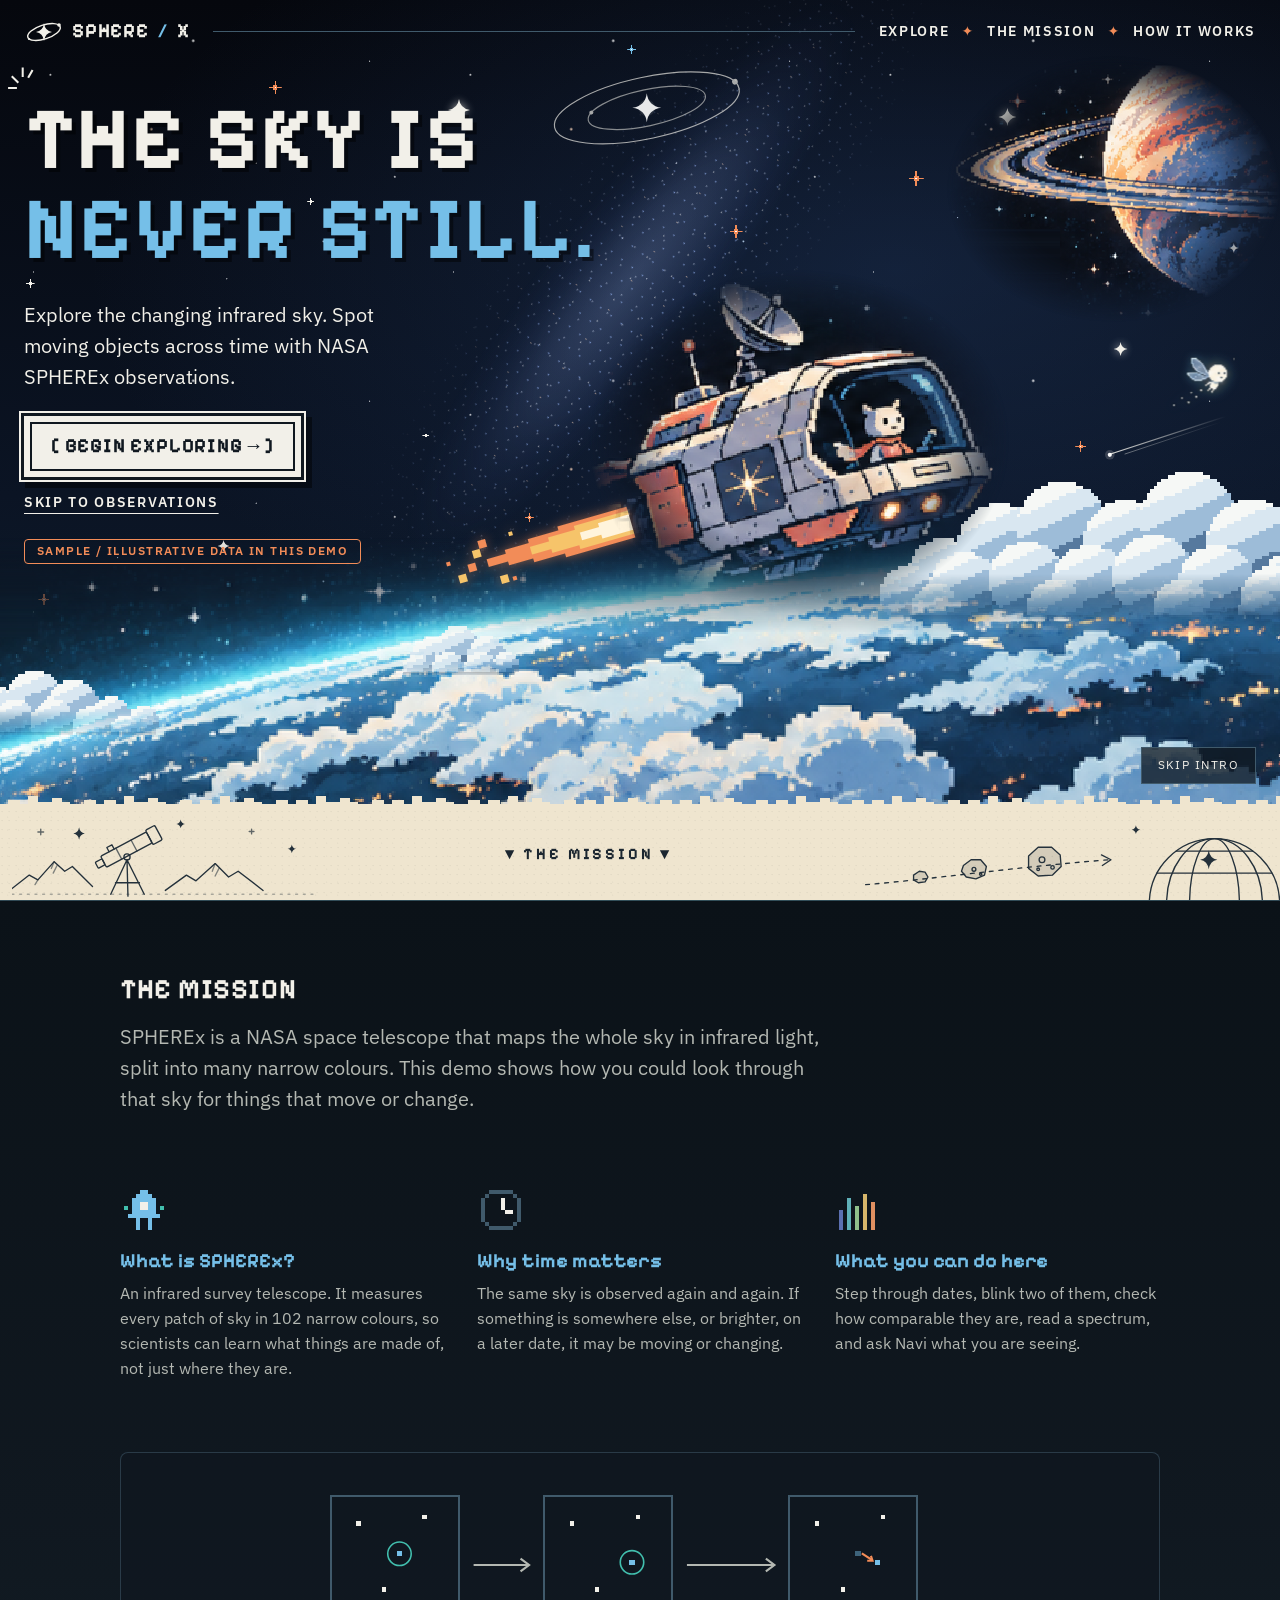
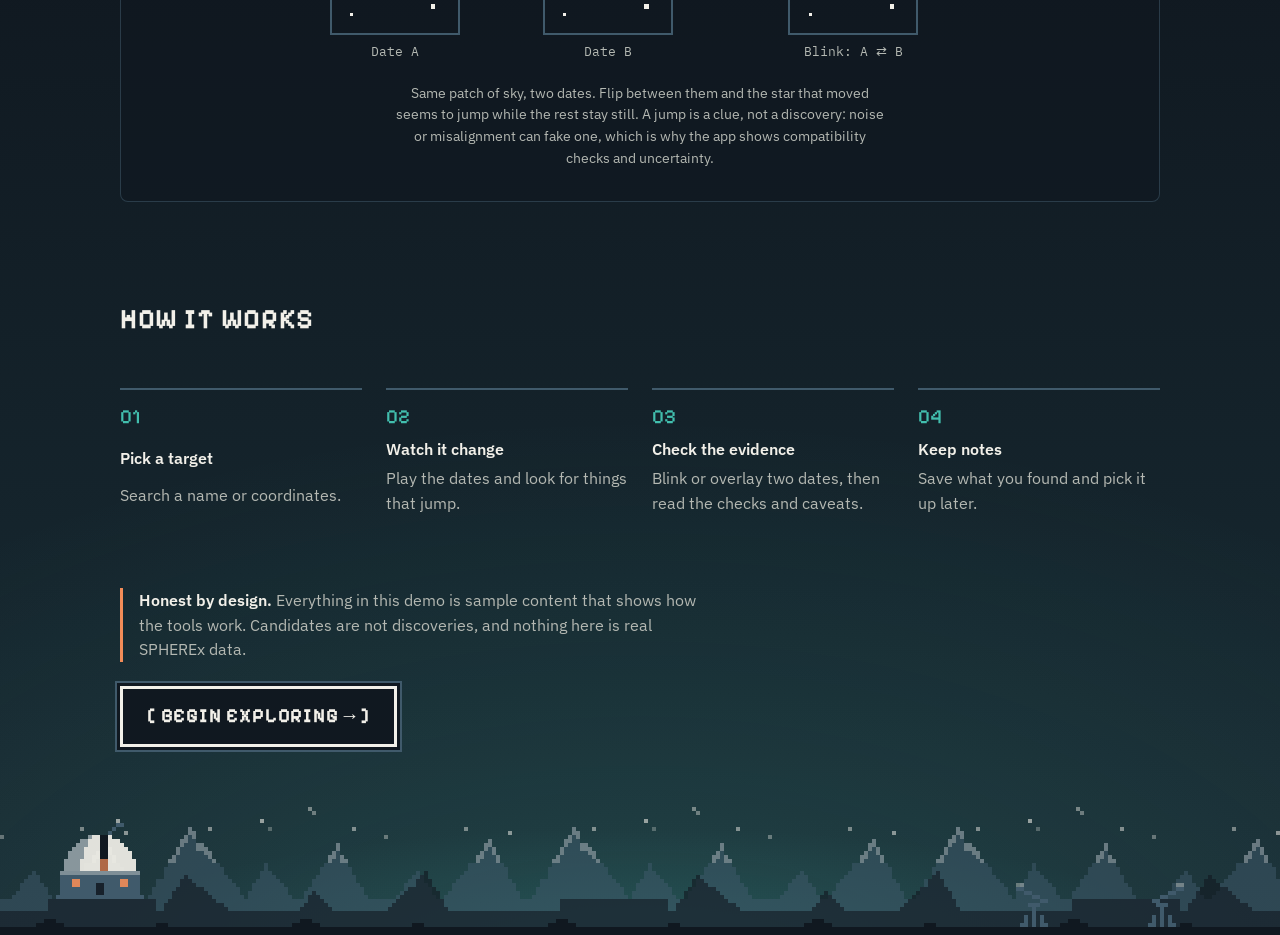
==== commit c59eabfc: "Finalize cover page: restore sketch details with a calm, maximalist look - Orbit logo, headline burs" ====
--- a/frontend/index.html
+++ b/frontend/index.html
@@ -17,7 +17,7 @@
 
   <section class="hero" id="top">
     <header class="hero-nav">
-      <a class="brand" href="#top" aria-label="SPHERE X"><span aria-hidden="true">✦</span> SPHERE<span class="slash">/</span>X</a>
+      <a class="brand" href="#top" aria-label="SPHERE X"><svg class="brand-orbit" viewBox="0 0 40 28" width="40" height="28" aria-hidden="true" fill="none" stroke="currentColor" stroke-width="1.4"><ellipse cx="20" cy="14" rx="17" ry="7" transform="rotate(-18 20 14)"/><path fill="currentColor" stroke="none" d="M20 5q1 8 8 9q-7 1-8 9q-1-8-8-9q7-1 8-9z"/><circle cx="35" cy="7" r="1.8" fill="currentColor" stroke="none"/><circle cx="5" cy="21" r="1" fill="currentColor" stroke="none"/></svg>SPHERE<span class="slash">/</span>X</a>
       <span class="rule" aria-hidden="true"></span>
       <nav aria-label="Primary">
         <a href="app.html#/investigate">Explore</a><span class="spark" aria-hidden="true">✦</span>
@@ -27,12 +27,58 @@
     </header>
 
     <div class="stars" aria-hidden="true"></div>
+    <div class="milkyway" aria-hidden="true"></div>
+
+    <!-- Hand-drawn sky details from the cover concept (decorative). Sparkles twinkle slowly; nothing flashes. -->
+    <svg class="sky-detail" aria-hidden="true" width="100%" height="100%">
+      <defs>
+        <symbol id="spk" viewBox="0 0 9 9" shape-rendering="crispEdges"><path fill="currentColor" d="M4 0h1v3H4zM4 6h1v3H4zM0 4h3v1H0zM6 4h3v1H6zM3 3h3v3H3z"/><path fill="#fff" d="M4 4h1v1H4z"/></symbol>
+        <symbol id="spk-soft" viewBox="0 0 20 20"><path fill="currentColor" d="M10 0q1 8.6 10 10q-9 1.4-10 10q-1-8.6-10-10q9-1.4 10-10z"/></symbol>
+      </defs>
+      <g class="tw tw-a" style="color:#f28c58"><use href="#spk" x="21%" y="9%" width="13" height="13"/><use href="#spk" x="57%" y="25%" width="13" height="13"/><use href="#spk" x="66%" y="60%" width="11" height="11"/><use href="#spk" x="3%" y="66%" width="11" height="11"/></g>
+      <g class="tw tw-b" style="color:#f2f0e9"><use href="#spk-soft" x="35%" y="11%" width="22" height="22"/><use href="#spk-soft" x="78%" y="12%" width="18" height="18"/><use href="#spk-soft" x="87%" y="38%" width="14" height="14"/><use href="#spk" x="2%" y="31%" width="9" height="9"/></g>
+      <g class="tw tw-c" style="color:#f28c58"><use href="#spk" x="71%" y="19%" width="15" height="15"/><use href="#spk" x="84%" y="49%" width="11" height="11"/><use href="#spk" x="41%" y="57%" width="9" height="9"/></g>
+      <g class="tw tw-d" style="color:#75bfe8"><use href="#spk" x="49%" y="5%" width="9" height="9"/><use href="#spk" x="61%" y="44%" width="9" height="9"/><use href="#spk-soft" x="92%" y="62%" width="12" height="12"/><use href="#spk" x="28%" y="71%" width="9" height="9"/></g>
+      <g class="tw tw-e" style="color:#f2f0e9"><use href="#spk" x="9%" y="76%" width="7" height="7"/><use href="#spk-soft" x="17%" y="60%" width="12" height="12"/><use href="#spk" x="33%" y="48%" width="7" height="7"/><use href="#spk" x="24%" y="22%" width="7" height="7"/><use href="#spk" x="52%" y="68%" width="7" height="7"/><use href="#spk-soft" x="96%" y="27%" width="10" height="10"/></g>
+    </svg>
+
+    <svg class="orbits" viewBox="0 0 240 110" aria-hidden="true" fill="none" stroke="#f2f0e9" stroke-width="1.3">
+      <g transform="rotate(-12 120 55)" opacity=".75">
+        <ellipse cx="120" cy="55" rx="104" ry="34"/>
+        <ellipse cx="120" cy="55" rx="66" ry="20" opacity=".8"/>
+        <circle r="3.2" fill="#f2f0e9" stroke="none"><animateMotion dur="80s" repeatCount="indefinite" path="M224 55a104 34 0 1 0 -208 0a104 34 0 1 0 208 0"/></circle>
+        <circle r="2.2" fill="#f2f0e9" stroke="none"><animateMotion dur="46s" repeatCount="indefinite" path="M54 55a66 20 0 1 1 132 0a66 20 0 1 1 -132 0"/></circle>
+      </g>
+      <circle cx="120" cy="55" r="9" fill="rgba(242,240,233,.12)" stroke="none"/>
+      <path fill="#fff" stroke="none" d="M120 39q1.6 14 16 16q-14.4 2-16 16q-1.6-14-16-16q14.4-2 16-16z"/>
+    </svg>
+
+    <svg class="comet" viewBox="0 0 160 60" aria-hidden="true">
+      <defs><linearGradient id="comet-tail" x1="1" y1="0" x2="0" y2="1"><stop offset="0" stop-color="#f2f0e9" stop-opacity="0"/><stop offset="1" stop-color="#f2f0e9" stop-opacity=".9"/></linearGradient></defs>
+      <path d="M156 3 L12 50" stroke="url(#comet-tail)" stroke-width="1.6" stroke-linecap="round"/>
+      <path d="M150 10 L30 50" stroke="url(#comet-tail)" stroke-width="1" stroke-linecap="round" opacity=".55"/>
+      <circle cx="11" cy="51" r="6" fill="rgba(242,240,233,.18)"/><circle cx="11" cy="51" r="2.6" fill="#fff"/>
+    </svg>
+
+    <img class="cloud cloud-left" src="assets/landing/cloud-left.svg" alt="" width="256" height="120">
+    <img class="cloud cloud-right" src="assets/landing/cloud-right.svg" alt="" width="496" height="184">
+    <img class="cloud cloud-puff" src="assets/landing/cloud-puff.svg" alt="" width="160" height="72">
+
     <img class="art planet" src="assets/landing/planet.png" alt="" width="300" height="240">
-    <img class="art ship" src="assets/landing/ship.png" alt="" width="275" height="225">
+    <div class="art ship">
+      <svg class="flame" viewBox="0 0 48 16" shape-rendering="crispEdges" aria-hidden="true">
+        <path fill="#f28c58" d="M30 4h18v8H30zM22 5h8v6h-8zM16 6h6v4h-6zM11 7h5v2h-5z"/>
+        <path fill="#f6c46a" d="M34 5h14v6H34zM27 6h7v4h-7zM22 7h5v2h-5z"/>
+        <path fill="#fff4dc" d="M40 6h8v4h-8zM35 7h5v2h-5z"/>
+        <path class="sparks-a" fill="#f6c46a" d="M8 4h2v2H8zM3 9h2v2H3zM13 12h2v2h-2zM18 2h1v1h-1z"/>
+        <path class="sparks-b" fill="#f28c58" d="M6 7h2v2H6zM10 2h2v2h-2zM1 5h1v1H1zM16 13h1v1h-1z"/>
+      </svg>
+      <img src="assets/landing/ship.png" alt="" width="275" height="225">
+    </div>
     <img class="art earth" src="assets/landing/earth.png" alt="" width="1330" height="144">
 
     <div class="hero-copy">
-      <h1 class="pixel">The sky is<br><span class="hl">never still.</span></h1>
+      <h1 class="pixel"><svg class="burst" viewBox="0 0 40 40" aria-hidden="true"><g stroke="#f2f0e9" stroke-width="2.4" stroke-linecap="square"><path d="M6 27h8M10 14l6 6M22 4v9M33 7l-4 7"/></g></svg>The sky is<br><span class="hl">never still.</span></h1>
       <p class="lede">Explore the changing infrared sky. Spot moving objects across time with NASA SPHEREx observations.</p>
       <p class="cta-row"><a class="btn-pixel" href="app.html#/investigate">[ Begin exploring → ]</a></p>
       <p><a class="skip" href="app.html#/investigate">Skip to observations</a></p>
@@ -43,7 +89,29 @@
     <span class="navi-zone hero-zone" data-navi-zone aria-hidden="true"></span>
 
     <button class="skip-intro" id="skip-intro" type="button">Skip intro</button>
-    <a class="down pixel" href="#mission">▼ The Mission ▼</a>
+
+    <!-- The sketchbook edge: ink drawings on warm paper (telescope, ridgeline, an asteroid's path, a globe). -->
+    <div class="sketch-strip">
+      <svg class="sk sk-left" viewBox="0 0 320 96" preserveAspectRatio="xMinYMax slice" aria-hidden="true" fill="none" stroke="currentColor" stroke-width="1.4" stroke-linecap="round" stroke-linejoin="round">
+        <path d="M0 84 L18 70 L27 75 L44 56 L55 66 L63 61 L84 82"/><path d="M44 56 l-3 7 M47 60 l-4 8 M27 75 l-3 5" opacity=".55"/>
+        <path d="M160 86 L182 70 L192 76 L212 58 L226 72 L236 66 L262 86"/><path d="M212 58 l-3 8 M216 63 l-4 8" opacity=".55"/>
+        <path d="M0 90 h320" stroke-dasharray="2 6" opacity=".35"/>
+        <g transform="translate(122 42) rotate(-28)"><rect x="-30" y="-6.5" width="54" height="13" rx="1.5"/><rect x="24" y="-8.5" width="11" height="17" rx="1.5"/><rect x="-38" y="-3.5" width="8" height="7" rx="1"/><path d="M-12 -6.5v13M6 -6.5v13" opacity=".7"/><path d="M-20 -6.5v-5h6v5"/></g>
+        <circle cx="120" cy="51" r="3.2"/><path d="M120 54 L103 90 M120 54 L121 92 M120 54 L138 90 M108 78 h25"/>
+        <path fill="currentColor" stroke="none" d="M70 20q.8 5.6 6 6.5q-5.2.9-6 6.5q-.8-5.6-6-6.5q5.2-.9 6-6.5zM176 12q.6 4 4.5 4.6q-3.9.6-4.5 4.6q-.6-4-4.5-4.6q3.9-.6 4.5-4.6zM292 38q.6 4 4.5 4.6q-3.9.6-4.5 4.6q-.6-4-4.5-4.6q3.9-.6 4.5-4.6z"/>
+        <path d="M30 22v6M27 25h6M250 22v5M247.5 24.5h5" opacity=".7"/>
+      </svg>
+      <a class="down pixel" href="#mission">▼ The Mission ▼</a>
+      <svg class="sk sk-right" viewBox="0 0 440 96" preserveAspectRatio="xMaxYMax slice" aria-hidden="true" fill="none" stroke="currentColor" stroke-width="1.4" stroke-linecap="round" stroke-linejoin="round">
+        <path d="M8 80 C 80 74, 160 62, 262 54" stroke-dasharray="4 6"/><path d="M254 49 l10 5 l-9 6"/>
+        <path d="M58 70 l6-4 l6 1 l3 5 l-3 5 l-7 1 l-5-3z" fill="rgba(16,24,32,.12)"/>
+        <path d="M110 60 l8-6 l10 0 l6 7 l-2 9 l-9 4 l-10-2 l-5-6z" fill="rgba(16,24,32,.12)"/><circle cx="121" cy="64" r="2"/><circle cx="128" cy="69" r="1.2"/>
+        <path d="M178 50 l10-9 l14 0 l9 8 l1 12 l-9 9 l-15 1 l-10-8z" fill="rgba(16,24,32,.12)"/><circle cx="192" cy="54" r="3"/><circle cx="203" cy="62" r="1.8"/><circle cx="188" cy="64" r="1.4"/>
+        <g transform="translate(372 100)"><circle r="68"/><ellipse rx="26" ry="68"/><ellipse rx="50" ry="68"/><path d="M-68 0h136M-60 -32h120M-40 -55h80"/></g>
+        <path fill="currentColor" stroke="none" d="M366 44q1.2 8.6 9 10q-7.8 1.4-9 10q-1.2-8.6-9-10q7.8-1.4 9-10z"/>
+        <path fill="currentColor" stroke="none" d="M290 18q.6 4 4.5 4.6q-3.9.6-4.5 4.6q-.6-4-4.5-4.6q3.9-.6 4.5-4.6z"/>
+      </svg>
+    </div>
   </section>
 
   <main>
--- a/frontend/css/landing.css
+++ b/frontend/css/landing.css
@@ -30,11 +30,84 @@
 .art { position: absolute; image-rendering: pixelated; pointer-events: none; z-index: 0; }
 .planet { right: 0; top: 56px; width: min(26vw, 340px); height: auto;
   -webkit-mask-image: radial-gradient(closest-side, #000 60%, transparent 100%); mask-image: radial-gradient(closest-side, #000 60%, transparent 100%); }
-.ship { left: 46%; top: 30%; width: min(34vw, 420px); height: auto; animation: drift 7s ease-in-out infinite;
+.ship { left: 46%; top: 30%; width: min(34vw, 420px); animation: drift 7s ease-in-out infinite; z-index: 1; }
+.ship img { display: block; width: 100%; height: auto; position: relative;
   -webkit-mask-image: radial-gradient(closest-side, #000 62%, transparent 100%); mask-image: radial-gradient(closest-side, #000 62%, transparent 100%); }
-.earth { left: 0; bottom: 0; width: 100%; height: 30vh; object-fit: cover; object-position: top;
+.earth { left: 0; bottom: var(--strip-h); width: 100%; height: var(--earth-h); object-fit: cover; object-position: top;
   -webkit-mask-image: linear-gradient(180deg, transparent 0, #000 35%); mask-image: linear-gradient(180deg, transparent 0, #000 35%); }
 @keyframes drift { 50% { transform: translate(8px, -10px); } }
+
+/* ---- Cover details from the concept: calm, but lots to look at -------------------------------------
+   Everything here is decorative (aria-hidden), slow (5 s and up), and frozen for reduced motion. */
+.hero { --strip-h: 92px; --earth-h: 30vh; }
+
+/* Engine flame trailing from the rear thrusters, flickering gently. */
+.flame { position: absolute; right: 90%; top: 64%; width: 46%; height: auto; transform: rotate(-16deg); transform-origin: 100% 50%;
+  image-rendering: pixelated; filter: drop-shadow(0 0 6px rgba(242, 140, 88, 0.55)); }
+.flame .sparks-a { animation: flick 1.6s steps(1) infinite; }
+.flame .sparks-b { animation: flick 1.6s 0.8s steps(1) infinite; }
+@keyframes flick { 50% { opacity: 0; } }
+
+/* Milky Way: a dusty diagonal band behind the ship, from the planet down toward the headline. */
+.milkyway { position: absolute; z-index: -1; left: 40%; top: -18%; width: 20%; height: 100%; transform: rotate(38deg); opacity: 0.9; pointer-events: none;
+  background:
+    radial-gradient(1px 1px at 20% 30%, #dbe7ff, transparent) 0 0 / 19px 23px,
+    radial-gradient(1px 1px at 70% 60%, #fff, transparent) 0 0 / 31px 27px,
+    radial-gradient(1.2px 1.2px at 40% 80%, #9fbfff, transparent) 0 0 / 13px 17px,
+    radial-gradient(1px 1px at 85% 15%, #ffd9bf, transparent) 0 0 / 41px 37px,
+    radial-gradient(40% 50% at 45% 50%, rgba(140, 165, 225, 0.32), rgba(70, 95, 160, 0.14) 55%, transparent 80%);
+  -webkit-mask-image: radial-gradient(50% 50% at 50% 50%, #000 35%, transparent 100%); mask-image: radial-gradient(50% 50% at 50% 50%, #000 35%, transparent 100%); }
+
+/* Sparkles: four groups that breathe out of phase. */
+.sky-detail { position: absolute; inset: 0; z-index: 0; pointer-events: none; overflow: visible; }
+.tw { animation: breathe 7s ease-in-out infinite; }
+.tw-b { animation-duration: 9s; animation-delay: -3s; }
+.tw-c { animation-duration: 11s; animation-delay: -6s; }
+.tw-d { animation-duration: 8s; animation-delay: -1.5s; }
+.tw-e { animation-duration: 13s; animation-delay: -4s; }
+.tw-b use[href="#spk-soft"] { filter: drop-shadow(0 0 4px rgba(242, 240, 233, 0.7)); }
+@keyframes breathe { 0%, 100% { opacity: 1; } 50% { opacity: 0.35; } }
+
+/* Orbit diagram between the headline and the planet; two little worlds circle very slowly. */
+.orbits { position: absolute; z-index: 0; left: 42%; top: 58px; width: min(17vw, 240px); height: auto; pointer-events: none; opacity: 0.9; }
+
+/* Shooting star on the right, settling in once in a while. */
+.comet { position: absolute; z-index: 0; right: 4%; top: 46%; width: min(10vw, 150px); height: auto; overflow: visible; pointer-events: none;
+  animation: comet 16s ease-in-out infinite; }
+@keyframes comet { 0%, 100% { opacity: 0.85; transform: none; } 50% { opacity: 0.55; transform: translate(-6px, 2px); } }
+
+/* Pixel clouds at the edges of the horizon, drifting a few pixels. */
+.cloud { position: absolute; z-index: 1; height: auto; image-rendering: pixelated; pointer-events: none; animation: cloud 24s ease-in-out infinite;
+  -webkit-mask-image: linear-gradient(180deg, #000 70%, transparent); mask-image: linear-gradient(180deg, #000 70%, transparent); }
+.cloud-left { left: -36px; bottom: calc(var(--strip-h) + var(--earth-h) - 200px); width: min(16vw, 220px); }
+.cloud-right { right: -28px; bottom: calc(var(--strip-h) + var(--earth-h) - 84px); width: min(34vw, 496px); animation-duration: 30s; animation-delay: -9s; }
+.cloud-puff { left: 31%; bottom: calc(var(--strip-h) + var(--earth-h) - 140px); width: min(10vw, 140px); opacity: 0.9; animation-duration: 20s; animation-delay: -5s; }
+@keyframes cloud { 50% { transform: translateX(10px); } }
+
+/* "!" marks beside the headline, as in the concept sketch. */
+.hero-copy h1 { position: relative; }
+.hero-copy > * { width: fit-content; max-width: 100%; }   /* boxes hug their content, so Navi sees the open sky beside them */
+.burst { position: absolute; left: -20px; top: -30px; width: 34px; height: 34px; }
+
+/* Brand mark: a little orbit with a star. */
+.hero-nav .brand { display: inline-flex; align-items: center; gap: var(--sp-2); }
+.brand-orbit { flex: none; color: var(--warm-ivory); }
+
+/* Sketchbook strip: warm paper with a stepped pixel edge and ink drawings. */
+.sketch-strip { position: absolute; z-index: 3; left: 0; right: 0; bottom: 0; height: var(--strip-h); color: #24313b;
+  background: #efe5cf; display: flex; align-items: flex-end; justify-content: space-between; gap: var(--sp-4); }
+.sketch-strip::before { content: ""; position: absolute; left: 0; right: 0; top: -12px; height: 12px; pointer-events: none;
+  background: url("data:image/svg+xml,%3Csvg xmlns='http://www.w3.org/2000/svg' width='96' height='12' shape-rendering='crispEdges'%3E%3Cpath fill='%23efe5cf' d='M0 8h8V4h12v4h8V0h10v6h14V2h10v4h8V8h14V4h12v8H0z'/%3E%3C/svg%3E") repeat-x 0 0 / 96px 12px; }
+.sketch-strip::after { content: ""; position: absolute; inset: 0; pointer-events: none; opacity: 0.5;   /* faint paper grain */
+  background: radial-gradient(1px 1px at 30% 40%, rgba(36, 49, 59, 0.18), transparent) 0 0 / 7px 9px, radial-gradient(1px 1px at 70% 70%, rgba(36, 49, 59, 0.12), transparent) 0 0 / 11px 13px; }
+.sk { position: relative; z-index: 1; height: 100%; width: auto; flex: none; }
+.sk-left { margin-left: var(--sp-3); }
+.sketch-strip .down { position: relative; z-index: 1; left: auto; bottom: auto; transform: none; align-self: center; color: #1b2630; text-shadow: none; letter-spacing: 0.18em; white-space: nowrap; }
+.sketch-strip .down:hover { color: var(--slate-blue); }
+
+@media (prefers-reduced-motion: reduce) {
+  .tw, .comet, .cloud, .flame .sparks-a, .flame .sparks-b { animation: none; }
+}
 
 .hero-copy { position: relative; z-index: 2; padding: var(--sp-6) var(--gutter) 0; max-width: 640px; }
 .hero-copy h1 { font-size: var(--fs-hero); line-height: 1.02; text-shadow: 4px 4px 0 rgba(0, 0, 0, 0.45); }
@@ -49,13 +122,14 @@
 .demo-note { margin-top: var(--sp-5); }
 
 @media (max-width: 900px) {
-  .ship { left: 38%; top: 52%; width: 55vw; opacity: 0.8; } .planet { width: 38vw; opacity: 0.7; }
+  .ship { left: 52%; top: 42%; width: 40vw; opacity: 0.85; } .planet { width: 38vw; opacity: 0.7; }
+  .orbits { left: 46%; top: 70px; } .milkyway { left: 52%; }
   .hero-copy { max-width: none; }
 }
 
-.skip-intro { position: absolute; z-index: 4; right: var(--gutter); bottom: var(--sp-4); background: rgba(16, 24, 32, 0.75); color: var(--text); border: 1px solid var(--border); padding: var(--sp-2) var(--sp-4); cursor: pointer; font-size: var(--fs-xs); letter-spacing: var(--tracking-label); text-transform: uppercase; }
+.skip-intro { position: absolute; z-index: 4; right: var(--gutter); bottom: calc(var(--strip-h) + var(--sp-5)); background: rgba(16, 24, 32, 0.75); color: var(--text); border: 1px solid var(--border); padding: var(--sp-2) var(--sp-4); cursor: pointer; font-size: var(--fs-xs); letter-spacing: var(--tracking-label); text-transform: uppercase; }
 .skip-intro[hidden] { display: none; }
-.down { position: absolute; z-index: 3; left: 50%; bottom: var(--sp-3); transform: translateX(-50%); color: var(--warm-ivory); text-decoration: none; font-size: var(--fs-md); text-shadow: 2px 2px 0 rgba(0,0,0,.6); }
+.down { text-decoration: none; font-size: var(--fs-md); }
 
 /* Intro: staged fade-in; skipped by .no-intro (button, any key) or reduced motion. */
 .hero:not(.no-intro) .hero-copy > *, .hero:not(.no-intro) .ship, .hero:not(.no-intro) .planet { animation-fill-mode: both; }
@@ -68,8 +142,8 @@
    beside the Mission intro, next to "How it works", and the sky above the Mission scenery. */
 .navi-zone { display: block; pointer-events: none; }
 .hero-zone { position: absolute; z-index: 1; left: calc(46% + min(34vw, 420px) + 12px); right: 2%; top: calc(30% + 70px); height: 190px; }
-@media (max-width: 900px) { .hero-zone { left: 55%; right: 3%; top: calc(52% - 110px); height: 100px; } }
-@media (max-width: 560px) { .hero-zone { left: 62%; top: calc(52% - 70px); height: 64px; } }
+@media (max-width: 900px) { .hero-zone { left: 47%; right: auto; width: 130px; top: calc(42% - 96px); height: 84px; } }   /* open sky between the headline, the planet and the ship */
+@media (max-width: 560px) { .hero-zone { left: 3%; right: auto; width: 38%; top: calc(100% - var(--strip-h) - var(--earth-h) - 84px); height: 70px; } }   /* the pocket of sky under the copy, left of the ship */
 .m-zone { flex: 0 0 240px; align-self: stretch; min-height: 110px; }
 .m-how-head { display: flex; align-items: center; gap: var(--sp-5); }
 .m-zone-how { flex: 1; min-height: 90px; }
@@ -114,3 +188,26 @@
   .hero-nav nav .spark { display: none; }
 }
 @media (max-width: 340px) { .hero-nav nav a:first-of-type { display: none; } }   /* "Begin exploring" sits right below */
+
+/* Cover call to action: ivory "paper" button with a double pixel frame, as in the concept. */
+.hero .btn-pixel { background: var(--warm-ivory); color: var(--midnight-charcoal);
+  box-shadow: inset 0 0 0 3px var(--warm-ivory), inset 0 0 0 5px var(--midnight-charcoal), 0 0 0 3px var(--midnight-charcoal), 0 0 0 5px var(--warm-ivory), 6px 6px 0 5px rgba(0, 0, 0, 0.45); }
+.hero .btn-pixel:hover { background: #fff8e8; color: var(--midnight-charcoal); }
+.hero .skip { text-underline-offset: 6px; }
+
+/* Sketch strip on small screens: crop the drawings rather than shrinking them, so the ink stays legible. */
+@media (max-width: 760px) {
+  .hero { --strip-h: 80px; }
+  .sk-left { width: 170px; }
+  .sk-right { width: 150px; }
+}
+@media (max-width: 560px) {
+  .hero { --earth-h: 22vh; }
+  .ship { left: 44%; top: 60%; width: 54vw; }
+  .sk-right { display: none; }
+  .sk-left { width: 140px; margin-left: 0; }
+  .sketch-strip { justify-content: flex-start; }
+  .sketch-strip .down { font-size: var(--fs-sm); letter-spacing: 0.12em; }
+  .cloud-right { width: 70vw; }
+  .orbits { width: 34vw; left: 52%; top: 64px; }
+}
--- a/frontend/css/navi.css
+++ b/frontend/css/navi.css
@@ -1,29 +1,21 @@
 /* Navi, the companion. Shared by the landing page and the workspace so she is identical everywhere.
-   Sprite: approved asset at 1x (88x84) or exactly 0.5x when tucked into the corner; never resampled
-   at fractional sizes. Motion is gentle and stops entirely with prefers-reduced-motion. */
+   Flight, hover and lean are computed in js/components/navi.js (requestAnimationFrame steering);
+   CSS only sizes and draws her. One size everywhere (60px tall, 52px on small screens, set by JS),
+   aspect ratio of the approved sprite preserved. Reduced motion: no particles. */
 
 /* ---- Navi ---------------------------------------------------------------------------------- */
-/* Flight is driven by js/components/navi.js (curved paths); CSS only handles fades and lean. */
-.navi { position: absolute; left: 0; top: 0; z-index: 70; width: 88px; height: 84px; pointer-events: none;
-  transition: opacity 0.25s, filter 0.4s; will-change: transform; }
-.navi-lean { width: 100%; height: 100%; transition: transform 0.6s ease; }
-.navi.is-hopping { opacity: 0; transition: opacity 0.22s; }
-.navi.is-dashing { transition: transform 0.55s cubic-bezier(0.5, 0, 0.75, 0), opacity 0.25s; }
-.navi.is-quiet { opacity: 0.8; }
-.navi.is-small { width: 44px; height: 42px; }
-.navi.is-small .navi-trail { display: none; }
-.navi.is-switching { transition: none; opacity: 0; }
-.navi.is-peek { position: fixed; left: auto; top: auto; right: 6px; bottom: 10px; width: 44px; height: 42px; transform: none; }
-.navi.is-peek.is-tucked { transform: translateX(30px); opacity: 0.85; }
-.navi.is-peek.is-tucked:hover, .navi.is-peek.is-tucked:focus-within { transform: none; opacity: 1; }
-
-.navi-float { position: relative; width: 100%; height: 100%; animation: navi-bob 3.6s ease-in-out infinite; }
-.navi.thinking .navi-float { animation-duration: 1.1s; }
+.navi { position: fixed; left: 0; top: 0; z-index: 70; width: 63px; height: 60px; pointer-events: none;
+  transition: opacity 0.4s; will-change: transform; contain: layout style; }
+.navi.is-quiet { opacity: 0.85; }
+.navi-lean { position: relative; width: 100%; height: 100%; transform-origin: 50% 60%; }
 .navi-body { position: relative; z-index: 1; display: block; width: 100%; height: 100%; padding: 0; border: 0; background: transparent;
   cursor: pointer; pointer-events: auto; border-radius: 50%; }
-.navi-body img { display: block; width: 100%; height: 100%; image-rendering: pixelated; filter: drop-shadow(0 0 6px rgba(117, 191, 232, 0.25)); }
-.navi-body:hover img { filter: drop-shadow(0 0 10px rgba(117, 191, 232, 0.5)); }
-.navi-body:focus-visible { outline-offset: 0; }
+/* The sprite fills her box exactly (box has the sprite's aspect ratio), so she is never stretched.
+   Smooth resampling keeps her small features (eyes, wing edges) intact at this size. */
+.navi-body img { display: block; width: 100%; height: 100%; object-fit: contain; image-rendering: auto;
+  filter: drop-shadow(0 0 5px rgba(117, 191, 232, 0.35)) drop-shadow(0 0 1px rgba(16, 24, 32, 0.9)); }
+.navi-body:hover img { filter: drop-shadow(0 0 9px rgba(117, 191, 232, 0.6)) drop-shadow(0 0 1px rgba(16, 24, 32, 0.9)); }
+.navi-body:focus-visible { outline-offset: 2px; }
 
 /* Particle trail: a few pixel motes drifting off behind her wing (as in the reference sprite). */
 .navi-trail { position: absolute; left: 6%; bottom: 8%; width: 30%; height: 40%; pointer-events: none; }
@@ -33,38 +25,39 @@
 .navi-trail i:nth-child(3) { left: 25%; top: 55%; animation-delay: 1.1s; background: var(--glacier-blue); }
 .navi-trail i:nth-child(4) { left: 55%; top: 70%; animation-delay: 1.65s; width: 2px; height: 2px; }
 .navi-trail i:nth-child(5) { left: 10%; top: 80%; animation-delay: 2.2s; background: var(--aurora-teal); }
-.navi.is-moving .navi-trail i { animation-duration: 1.1s; }
-.navi.is-peek .navi-trail { display: none; }
-
-@keyframes navi-bob { 50% { transform: translateY(-6px); } }
+.navi.is-moving .navi-trail i { animation-duration: 1.2s; }
 @keyframes navi-mote { 0% { opacity: 0; transform: translate(0, 0); } 15% { opacity: 0.9; } 100% { opacity: 0; transform: translate(-14px, 10px); } }
 
-/* Occasional idle moments and the click response. */
-.navi-float.idle-drift { animation: navi-drift 2.6s ease-in-out; }
-.navi-float.idle-loop { animation: navi-loop 2.2s ease-in-out; }
-.navi-float.idle-sparkle .navi-trail i { animation-duration: 0.9s; }
-.navi-float.idle-twirl { animation: navi-twirl 2s ease-in-out; }
-@keyframes navi-twirl { 30% { transform: translate(4px, -6px) rotate(10deg); } 60% { transform: translate(-4px, -2px) rotate(-8deg); } }
-.navi-float.hop { animation: navi-hop 0.45s ease-out; }
-@keyframes navi-drift { 30% { transform: translate(-10px, -8px); } 65% { transform: translate(6px, -3px); } }
-@keyframes navi-loop { 25% { transform: translate(-8px, -10px) rotate(-6deg); } 50% { transform: translate(0, -16px); } 75% { transform: translate(8px, -10px) rotate(6deg); } }
-@keyframes navi-hop { 40% { transform: translateY(-10px) scale(1.04); } }
-
-/* ---- Whisper: a small, soft, translucent bubble with a pointer --------------------------------- */
-.navi-whisper { position: fixed; z-index: 71; margin: 0; max-width: 300px; padding: 6px 12px;
-  background: rgba(27, 43, 51, 0.62); color: var(--warm-ivory);
-  -webkit-backdrop-filter: blur(6px); backdrop-filter: blur(6px);
-  border: 1px solid rgba(117, 191, 232, 0.22); border-radius: 12px;
-  box-shadow: 0 0 18px rgba(66, 191, 174, 0.16), 0 4px 14px rgba(0, 0, 0, 0.25);
-  font-family: var(--font-pixel); font-weight: 500; font-size: 0.8125rem; line-height: 1.35; letter-spacing: 0.01em;
-  cursor: pointer; opacity: 0; transform: translateY(3px); transition: opacity 0.25s, transform 0.25s; }
-.navi-whisper.is-shown { opacity: 1; transform: none; }
-.navi-whisper::after { content: ""; position: absolute; width: 8px; height: 8px; background: inherit;
-  border: inherit; border-width: 0 1px 1px 0; transform: rotate(45deg); -webkit-backdrop-filter: none; backdrop-filter: none; }
-.navi-whisper[data-side="left"]::after   { right: -5px; top: calc(var(--py, 50%) - 4px); transform: rotate(-45deg); }
-.navi-whisper[data-side="right"]::after  { left: -5px; top: calc(var(--py, 50%) - 4px); transform: rotate(135deg); }
-.navi-whisper[data-side="top"]::after    { bottom: -5px; left: calc(var(--px, 50%) - 4px); transform: rotate(45deg); }
-.navi-whisper[data-side="bottom"]::after { top: -5px; left: calc(var(--px, 50%) - 4px); transform: rotate(225deg); }
+/* ---- Whisper: a soft, translucent whisper floating beside her ----------------------------------------
+   No box, no border, no heavy shadow: an organic rounded shape with a faint glacier/aurora tint, a gentle
+   backdrop blur and a barely-there glow, plus two small trailing motes pointing at Navi instead of a tail.
+   Text: clean sans (IBM Plex Sans, the app's body face), 16px (15px on phones), line-height 1.5,
+   wraps instead of shrinking; whole-pixel positioning and opacity-only fades keep it crisp. */
+.navi-whisper { --tint: rgba(117, 191, 232, 0.12); --wash: rgba(16, 24, 32, 0.46);
+  position: fixed; z-index: 71; margin: 0; width: max-content; max-width: min(300px, calc(100vw - 32px)); padding: 10px 16px 11px;
+  background: linear-gradient(140deg, var(--tint), rgba(66, 191, 174, 0.07)), var(--wash);
+  -webkit-backdrop-filter: blur(10px) saturate(120%); backdrop-filter: blur(10px) saturate(120%);
+  border: 0; border-radius: 22px 20px 24px 19px / 20px 24px 19px 23px;
+  box-shadow: 0 0 24px rgba(117, 191, 232, 0.09);
+  color: var(--warm-ivory); text-shadow: 0 1px 2px rgba(5, 10, 15, 0.45);
+  font-family: var(--font-body); font-weight: 400; font-size: 1rem; line-height: 1.5; letter-spacing: 0.005em;
+  overflow-wrap: break-word; white-space: normal; cursor: pointer; opacity: 0; transition: opacity 0.35s ease; }
+.navi-whisper.is-shown { opacity: 1; }
+/* Trailing motes toward Navi (the side is chosen by navi.js; --px/--py aim at her). */
+.navi-whisper::before, .navi-whisper::after { content: ""; position: absolute; border-radius: 50%; background: var(--tint);
+  -webkit-backdrop-filter: blur(6px); backdrop-filter: blur(6px); box-shadow: 0 0 8px rgba(117, 191, 232, 0.12); }
+.navi-whisper::before { width: 9px; height: 9px; } .navi-whisper::after { width: 5px; height: 5px; }
+.navi-whisper[data-side="left"]::before  { right: -12px; top: calc(var(--py, 50%) - 6px); }
+.navi-whisper[data-side="left"]::after   { right: -21px; top: calc(var(--py, 50%) + 1px); }
+.navi-whisper[data-side="right"]::before { left: -12px; top: calc(var(--py, 50%) - 6px); }
+.navi-whisper[data-side="right"]::after  { left: -21px; top: calc(var(--py, 50%) + 1px); }
+.navi-whisper[data-side="top"]::before   { bottom: -12px; left: calc(var(--px, 50%) - 6px); }
+.navi-whisper[data-side="top"]::after    { bottom: -21px; left: calc(var(--px, 50%) + 1px); }
+.navi-whisper[data-side="bottom"]::before { top: -12px; left: calc(var(--px, 50%) - 6px); }
+.navi-whisper[data-side="bottom"]::after  { top: -21px; left: calc(var(--px, 50%) + 1px); }
+/* Without backdrop blur the wash carries the contrast on its own. */
+@supports not ((backdrop-filter: blur(1px)) or (-webkit-backdrop-filter: blur(1px))) { .navi-whisper { --wash: rgba(16, 24, 32, 0.78); } }
+@media (max-width: 600px) { .navi-whisper { font-size: 0.9375rem; line-height: 1.45; padding: 8px 13px 9px; max-width: min(280px, calc(100vw - 24px)); } }
 
 /* ---- Assistant panel: compact, beside her ------------------------------------------------------- */
 .navi-panel { position: fixed; z-index: 72; width: min(340px, calc(100vw - 32px)); height: min(480px, calc(100vh - 120px));
@@ -102,14 +95,15 @@
 @keyframes blip { 0%, 80%, 100% { opacity: 0.2; } 40% { opacity: 1; } }
 
 .nw-text { display: block; }
-.nw-actions { display: flex; gap: var(--sp-3); margin-top: 4px; font-family: var(--font-body); }
-.nw-actions button { background: none; border: 0; padding: 0; color: var(--glacier-blue); font-size: var(--fs-xs); font-weight: 600; cursor: pointer; text-decoration: underline; text-underline-offset: 2px; }
-.nw-actions button:last-child { color: var(--text-muted); }
+.nw-actions { display: flex; gap: var(--sp-4); margin-top: 6px; font-family: var(--font-body); }
+.nw-actions button { background: none; border: 0; padding: 2px 0; color: var(--glacier-blue); font-size: 0.9375rem; font-weight: 600; cursor: pointer;
+  text-decoration: underline; text-decoration-color: rgba(117, 191, 232, 0.4); text-underline-offset: 3px; text-shadow: inherit; }
+.nw-actions button:hover { text-decoration-color: currentColor; }
+.nw-actions button:last-child { color: #c9ccc6; text-decoration-color: rgba(201, 204, 198, 0.35); }
 .np-link { background: none; border: 0; padding: 2px 0; color: var(--glacier-blue); font-size: var(--fs-xs); cursor: pointer; text-decoration: underline; text-underline-offset: 2px; }
 
 @media (prefers-reduced-motion: reduce) {
-  .navi, .navi.is-dashing, .navi-lean { transition: opacity 0.01ms; }
-  .navi-float, .navi-float.hop, .navi-float.idle-drift, .navi-float.idle-loop, .navi-float.idle-twirl { animation: none; }
+  .navi { transition: none; }
   .navi-trail { display: none; }
-  .navi-whisper { transition: none; transform: none; }
+  .navi-whisper { transition: none; }
 }
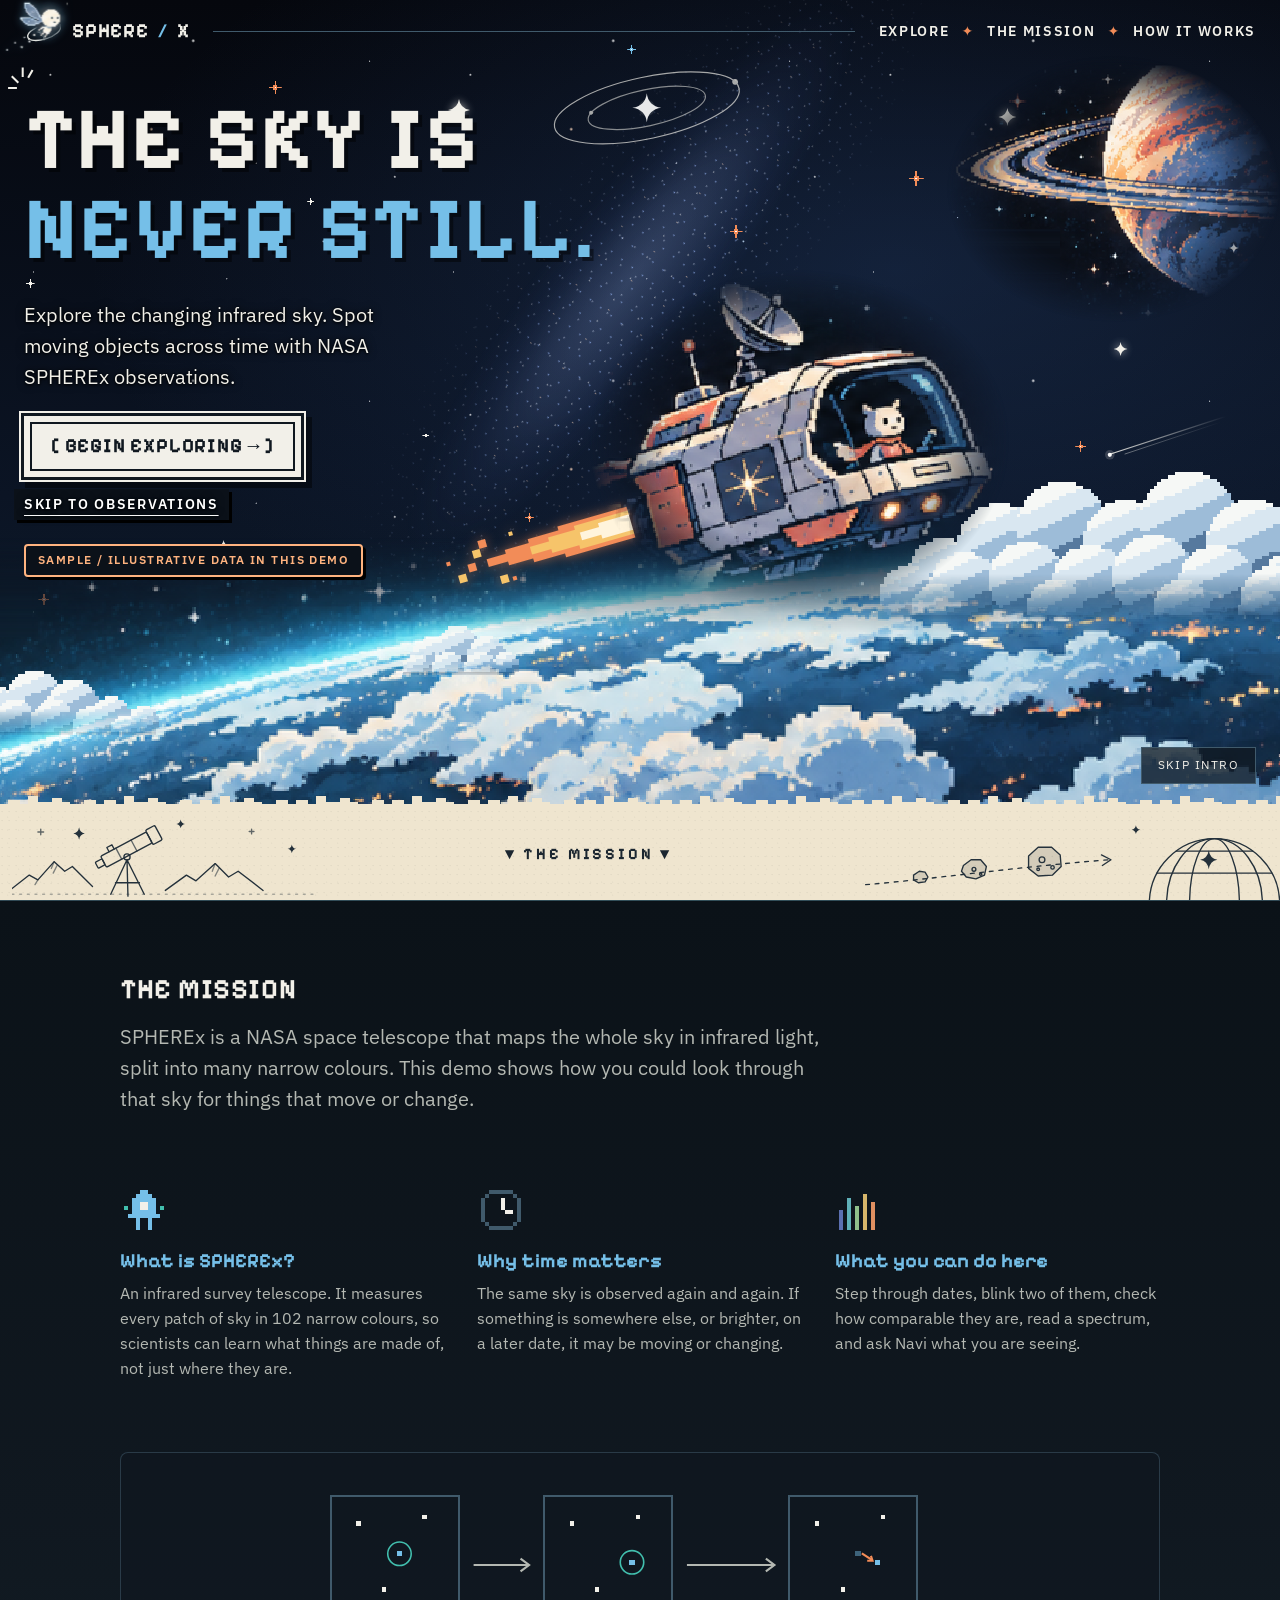
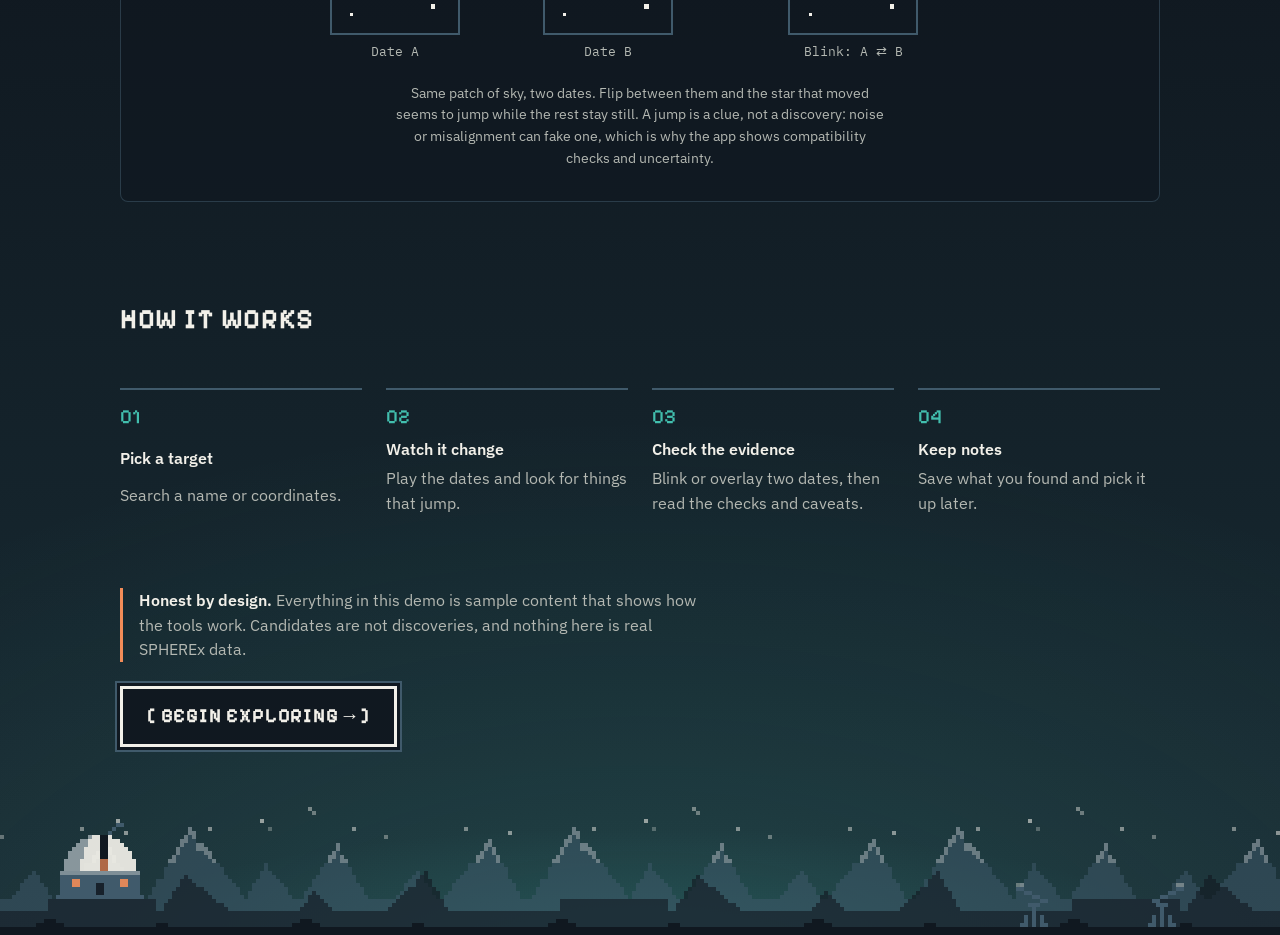
==== commit dc33abb9: "Cover: keep all hero text readable over the artwork Solid dark backing for the "Skip to observations" ====
--- a/frontend/index.html
+++ b/frontend/index.html
@@ -9,8 +9,8 @@
   <link rel="stylesheet" href="css/tokens.css">
   <link rel="stylesheet" href="css/base.css">
   <link rel="stylesheet" href="css/components.css">
-  <link rel="stylesheet" href="css/landing.css">
-  <link rel="stylesheet" href="css/navi.css">
+  <link rel="stylesheet" href="css/landing.css?v=2">
+  <link rel="stylesheet" href="css/navi.css?v=2">
 </head>
 <body class="landing">
   <a class="skip-link" href="#mission">Skip to the mission</a>
--- a/frontend/css/components.css
+++ b/frontend/css/components.css
@@ -103,6 +103,13 @@
 /* Always-visible honesty marker. Never hidden while mock data is in use. */
 .badge-illustrative { border-color: var(--warn); color: var(--warn); }
 .badge-ok { border-color: var(--accent-2); color: var(--accent-2); }
+/* NASA archive status (real backend only). Colour is never the only signal: the text says online / offline too. */
+.archive-badge { display: inline-flex; align-items: center; gap: var(--sp-2); text-transform: none; font-weight: 500; color: var(--text-muted); }
+.archive-badge .dot { width: 8px; height: 8px; border-radius: 50%; background: var(--text-muted); }
+.archive-badge.is-up .dot { background: var(--accent-2); }
+.archive-badge.is-up { border-color: var(--accent-2); }
+.archive-badge.is-down .dot { background: var(--warn); }
+.archive-badge.is-down { border-color: var(--warn); color: var(--warn); }
 
 .notice {
   display: flex; gap: var(--sp-3); padding: var(--sp-3) var(--sp-4);
--- a/frontend/css/landing.css
+++ b/frontend/css/landing.css
@@ -120,6 +120,12 @@
 .btn-pixel:hover { background: var(--warm-ivory); color: var(--midnight-charcoal); }
 .skip { color: var(--text); font-size: var(--fs-sm); letter-spacing: var(--tracking-label); text-transform: uppercase; font-weight: 600; }
 .demo-note { margin-top: var(--sp-5); }
+/* The deployed build swaps this badge to a plain .badge ("Real SPHEREx data…"), whose default text colour is
+   the dark-theme white; on the light cover it must be black to be readable. */
+.demo-note .badge:not(.badge-illustrative) {
+  color: #000; border: 2px solid #000; background: #ffd66b;
+  font-size: 0.95rem; font-weight: 800; padding: 6px 14px; box-shadow: 3px 3px 0 rgba(0, 0, 0, 0.85);
+}
 
 @media (max-width: 900px) {
   .ship { left: 52%; top: 42%; width: 40vw; opacity: 0.85; } .planet { width: 38vw; opacity: 0.7; }
@@ -211,3 +217,15 @@
   .cloud-right { width: 70vw; }
   .orbits { width: 34vw; left: 52%; top: 64px; }
 }
+
+/* ---- Text never sits unreadable on the artwork ----------------------------------------------------
+   The hero copy can land on the bright clouds/planet (short laptop screens), and Navi's whisper is a
+   see-through bubble. Give every piece of hero text a solid or haloed backing on the cover. */
+.demo-note .badge-illustrative { background: #0b1119; color: #ffb37f; border: 2px solid #ffb37f; padding: 5px 12px;
+  font-weight: 800; box-shadow: 3px 3px 0 #000; }
+.hero .lede, .hero .skip { text-shadow: 0 0 2px #050a0f, 0 0 8px rgba(5, 10, 15, 0.95), 0 1px 3px #000; }
+.hero .skip { display: inline-block; background: #0b1119; color: #fff; padding: 5px 10px; margin-left: -10px; font-weight: 800;
+  box-shadow: 3px 3px 0 #000; }
+body.landing .navi-whisper { --wash: rgba(16, 24, 32, 0.9); color: #fff; }
+/* On short screens the copy would run under the sketch strip: reserve room so the hero grows instead. */
+.hero-copy { padding-bottom: calc(var(--strip-h) + var(--sp-5)); }
--- a/frontend/css/navi.css
+++ b/frontend/css/navi.css
@@ -65,6 +65,30 @@
   border-radius: var(--radius-lg); box-shadow: 0 0 24px rgba(66, 191, 174, 0.12), var(--shadow-hard); overflow: hidden; }
 .navi-panel.is-sheet { left: 0; right: 0; bottom: 0; top: auto; width: 100%; height: min(70vh, 520px); border-radius: var(--radius-lg) var(--radius-lg) 0 0;
   padding-bottom: env(safe-area-inset-bottom, 0px); }
+
+/* Floating chat window: 400 × 450 by default, drag by the header, resize from the corner (navi.js keeps it on screen). */
+.navi-panel:not(.is-sheet) { width: 400px; height: 450px; min-width: 300px; min-height: 280px;
+  max-width: min(720px, calc(100vw - 16px)); max-height: calc(100vh - 16px); resize: both; }
+.navi-panel.is-dragging { user-select: none; box-shadow: 0 0 32px rgba(66, 191, 174, 0.2), var(--shadow-hard); }
+.navi-panel .np-head { align-items: center; cursor: move; touch-action: none; user-select: none; gap: var(--sp-2); }
+.navi-panel.is-sheet .np-head { cursor: default; }
+.np-grip { background: transparent; border: 0; color: var(--text-muted); cursor: move; padding: 2px 4px; font-size: var(--fs-md); line-height: 1; border-radius: var(--radius); }
+.np-grip:hover, .np-grip:focus-visible { color: var(--accent); }
+.navi-panel.is-sheet .np-grip { display: none; }
+.np-sub { flex: 1; min-width: 0; font-size: var(--fs-sm); white-space: nowrap; overflow: hidden; text-overflow: ellipsis; }
+.np-min { background: transparent; border: 0; color: var(--text-muted); cursor: pointer; font-size: var(--fs-md); padding: 2px 8px; border-radius: var(--radius); line-height: 1; }
+.np-min:hover, .np-close:hover { color: var(--text); background: rgba(117, 191, 232, 0.08); }
+.navi-panel.is-min { height: auto !important; min-height: 0; resize: none; }
+.navi-panel.is-min > :not(.np-head) { display: none !important; }
+/* Readable conversation. */
+.navi-panel .np-log { overscroll-behavior: contain; }
+.navi-panel .bubble { font-size: 1rem; line-height: 1.5; }
+.navi-panel .caveats ul, .navi-panel .np-tip { font-size: 0.9375rem; }
+.navi-panel .np-sugg .chip { font-size: 0.9375rem; white-space: nowrap; flex: 0 0 auto; }
+/* Suggestions: one row that scrolls sideways, so the conversation keeps the height. */
+.navi-panel .np-sugg { flex-wrap: nowrap; overflow-x: auto; padding-top: var(--sp-2); scrollbar-width: thin; }
+.navi-panel .np-log { min-height: 120px; }
+.navi-panel .np-form .input { font-size: 1rem; }
 .np-head { display: flex; align-items: baseline; gap: var(--sp-3); padding: var(--sp-3) var(--sp-3) var(--sp-2) var(--sp-4); }
 .np-head .muted { flex: 1; }
 .np-close { background: transparent; border: 0; color: var(--text-muted); cursor: pointer; font-size: var(--fs-md); padding: 2px 6px; border-radius: var(--radius); }
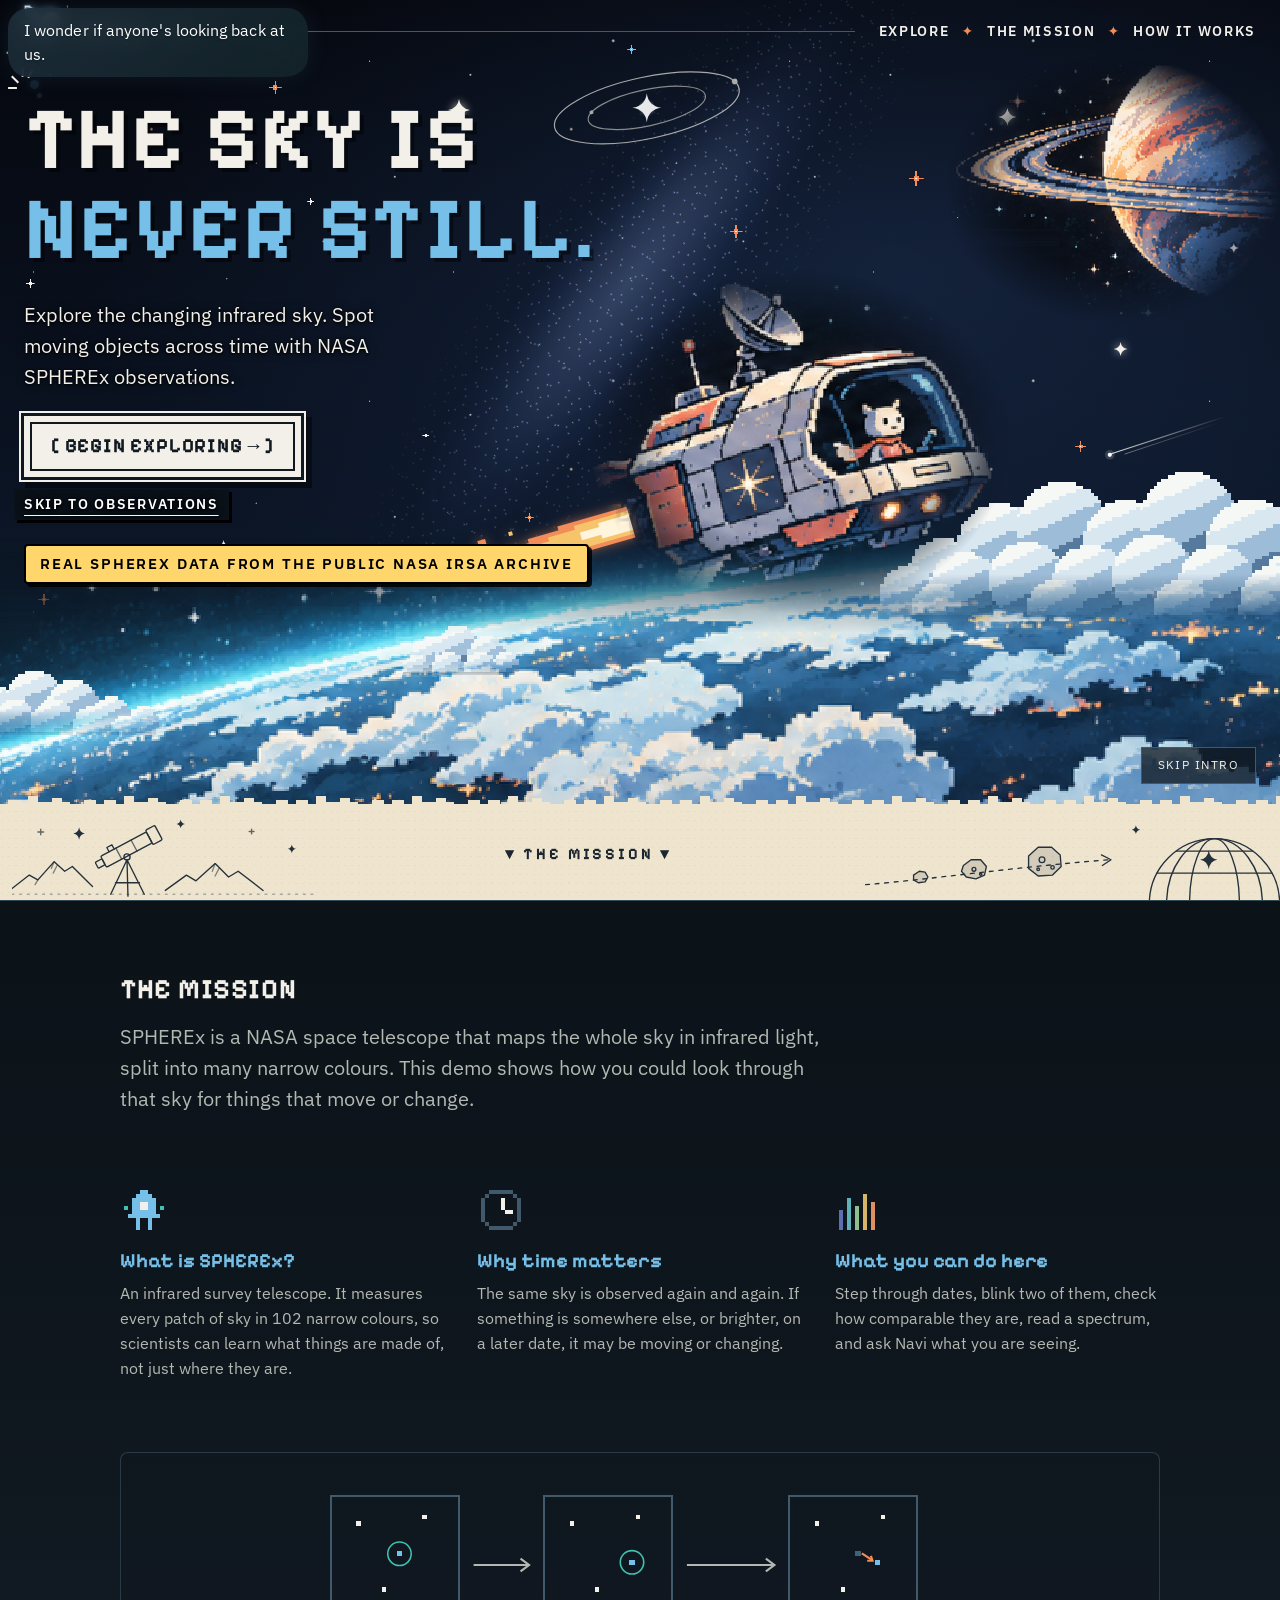
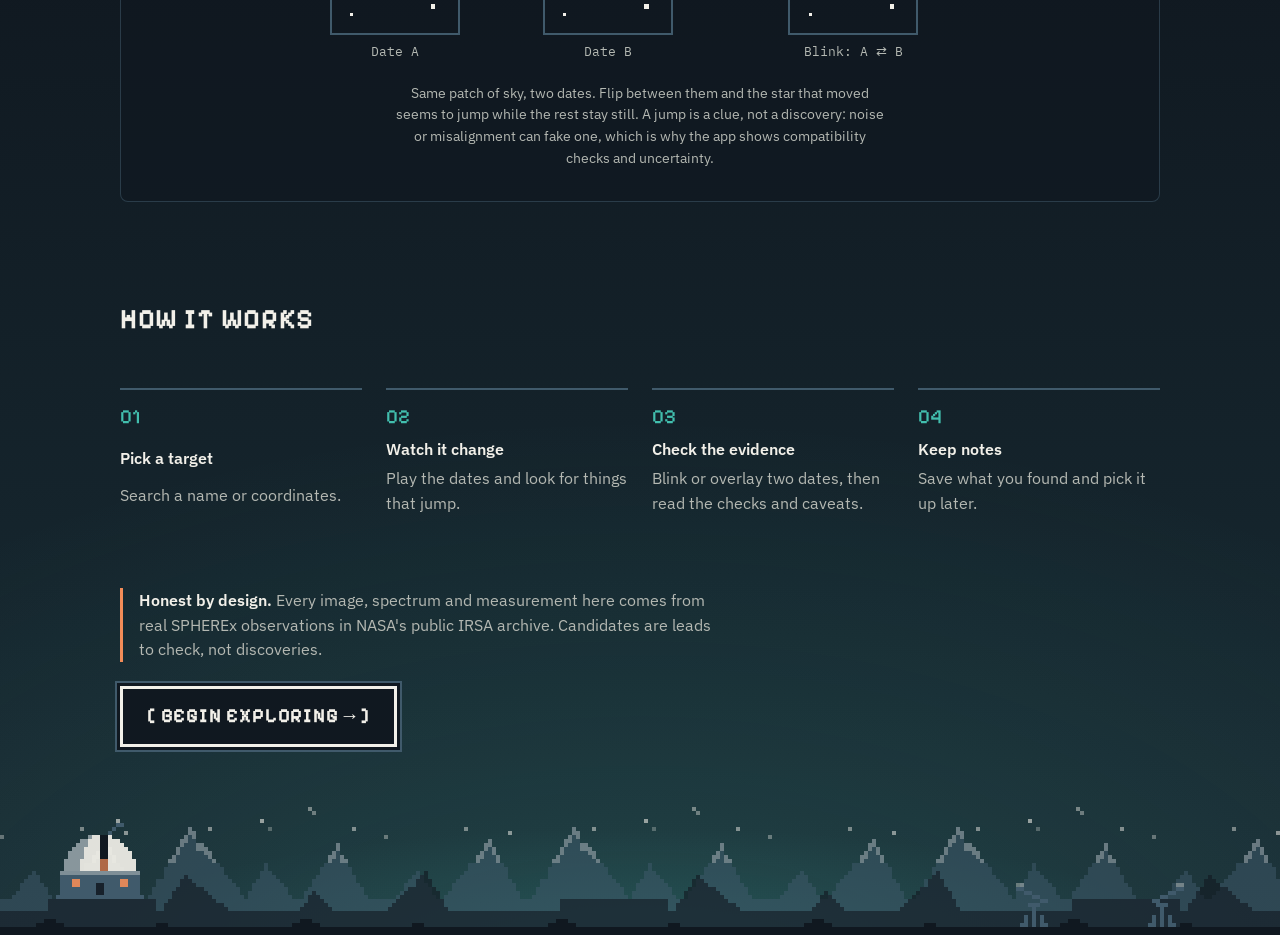
==== commit 64dec1ae: "feat(frontend): Candidates and Details panels scroll inside themselves; landing page no longer says " ====
--- a/frontend/index.html
+++ b/frontend/index.html
@@ -4,7 +4,7 @@
   <meta charset="utf-8">
   <meta name="viewport" content="width=device-width, initial-scale=1">
   <title>SPHERE X: The sky is never still</title>
-  <meta name="description" content="Explore the changing infrared sky and spot moving objects across time with NASA SPHEREx observations. Demo content is illustrative.">
+  <meta name="description" content="Explore the changing infrared sky and spot moving objects across time with NASA SPHEREx observations.">
   <link rel="icon" href="assets/navi/navi.png" type="image/png">
   <link rel="stylesheet" href="css/tokens.css">
   <link rel="stylesheet" href="css/base.css">
@@ -82,7 +82,7 @@
       <p class="lede">Explore the changing infrared sky. Spot moving objects across time with NASA SPHEREx observations.</p>
       <p class="cta-row"><a class="btn-pixel" href="app.html#/investigate">[ Begin exploring → ]</a></p>
       <p><a class="skip" href="app.html#/investigate">Skip to observations</a></p>
-      <p class="demo-note"><span class="badge badge-illustrative">Sample / illustrative data in this demo</span></p>
+      <p class="demo-note"><span class="badge">Real SPHEREx data from the public NASA IRSA archive</span></p>
     </div>
 
     <!-- Safe zone beside the spacecraft (Navi is mounted by js/landing.js); she never flies over the art. -->
@@ -174,7 +174,7 @@
         </section>
 
         <div class="m-close">
-          <p class="honest"><strong>Honest by design.</strong> Everything in this demo is sample content that shows how the tools work. Candidates are not discoveries, and nothing here is real SPHEREx data.</p>
+          <p class="honest"><strong>Honest by design.</strong> Every image, spectrum and measurement here comes from real SPHEREx observations in NASA's public IRSA archive. Candidates are leads to check, not discoveries.</p>
           <p><a class="btn-pixel" href="app.html#/investigate">[ Begin exploring → ]</a></p>
         </div>
       </div>
--- a/frontend/css/components.css
+++ b/frontend/css/components.css
@@ -149,3 +149,41 @@
 .scene { position: absolute; left: 0; right: 0; bottom: 0; height: 128px; z-index: 0; pointer-events: none; overflow: hidden;
   background: radial-gradient(60% 120% at 50% 100%, rgba(66, 191, 174, 0.14), transparent 70%); }
 .scene-svg { display: block; width: 100%; height: 128px; max-width: none; }
+
+/* ---- Library of stored targets (real backend) --------------------------------------------------------------- */
+.library { padding: 0 var(--gutter) var(--sp-6); display: grid; gap: var(--sp-5); }
+.lib-grid { display: grid; gap: var(--sp-4); grid-template-columns: repeat(auto-fill, minmax(min(100%, 340px), 1fr)); align-items: start; }
+.lib-card p { margin: var(--sp-2) 0; }
+.lib-band { text-transform: none; font-weight: 500; }
+.lib-actions { display: flex; gap: var(--sp-2); flex-wrap: wrap; margin-top: var(--sp-3); }
+.lib-stackfig { margin: var(--sp-3) 0 0; }
+.lib-stackfig img { display: block; width: 100%; height: auto; border: var(--line) solid var(--border); border-radius: var(--radius); image-rendering: auto; }
+.lib-stackfig figcaption { margin-top: var(--sp-2); }
+.lib-warn { margin: var(--sp-2) 0 0; padding-left: var(--sp-4); color: var(--text-muted); }
+.lib-credits h3 { margin: var(--sp-4) 0 var(--sp-2); font-size: var(--fs-sm); text-transform: uppercase; letter-spacing: var(--tracking-label); color: var(--text-muted); }
+.lib-credits ul { margin: 0; padding-left: var(--sp-4); display: grid; gap: var(--sp-2); }
+
+.data-table { width: 100%; border-collapse: collapse; font-size: var(--fs-sm); margin: var(--sp-3) 0; }
+.data-table th, .data-table td { text-align: left; padding: var(--sp-2) var(--sp-3); border-bottom: var(--line) solid var(--border-soft); vertical-align: top; }
+.data-table th { color: var(--text-muted); font-weight: 600; font-size: var(--fs-xs); text-transform: uppercase; letter-spacing: var(--tracking-label); }
+
+/* ---- Achievements --------------------------------------------------------------------------------------------- */
+.achievements { padding: 0 var(--gutter) var(--sp-6); display: grid; gap: var(--sp-5); }
+.ach-count { font-size: var(--fs-xs); color: var(--accent-2); margin-left: var(--sp-1); }
+.ach-grid { list-style: none; margin: 0; padding: 0; display: grid; gap: var(--sp-4); grid-template-columns: repeat(auto-fill, minmax(min(100%, 280px), 1fr)); }
+.ach { display: flex; gap: var(--sp-4); align-items: flex-start; padding: var(--sp-4); border: var(--line) solid var(--border); border-radius: var(--radius-lg); background: var(--surface, transparent); }
+.ach h3 { margin: 0 0 var(--sp-1); font-size: var(--fs-md, 1rem); }
+.ach p { margin: var(--sp-1) 0; }
+.ach-glyph { flex: none; width: 44px; height: 44px; display: grid; place-items: center; border-radius: 50%; border: 2px solid var(--border); font-size: 1.35rem; color: var(--text-muted); }
+.ach.is-done { border-color: var(--accent-2); }
+.ach.is-done .ach-glyph { border-color: var(--accent-2); color: var(--accent-2); background: rgba(80, 200, 190, 0.12); }
+.ach.is-locked { opacity: 0.8; }
+.ach-bar { height: 8px; border-radius: 4px; background: var(--border-soft, rgba(255, 255, 255, 0.12)); overflow: hidden; margin-top: var(--sp-2); }
+.ach-bar > span { display: block; height: 100%; background: var(--accent-2); }
+.ach-bar-big { height: 12px; max-width: 520px; }
+.ach-toast { position: fixed; left: 50%; bottom: 28px; transform: translate(-50%, 24px); z-index: 60; display: flex; gap: var(--sp-3); align-items: center;
+  max-width: min(92vw, 520px); padding: var(--sp-3) var(--sp-4); background: var(--surface-solid, #0f1a24); color: var(--text); border: 2px solid var(--accent-2); border-radius: var(--radius-lg);
+  box-shadow: 4px 4px 0 rgba(0, 0, 0, 0.6); opacity: 0; transition: opacity 0.25s ease, transform 0.25s ease; }
+.ach-toast.is-shown { opacity: 1; transform: translate(-50%, 0); }
+.ach-toast .ach-glyph { border-color: var(--accent-2); color: var(--accent-2); }
+@media (prefers-reduced-motion: reduce) { .ach-toast { transition: none; } }
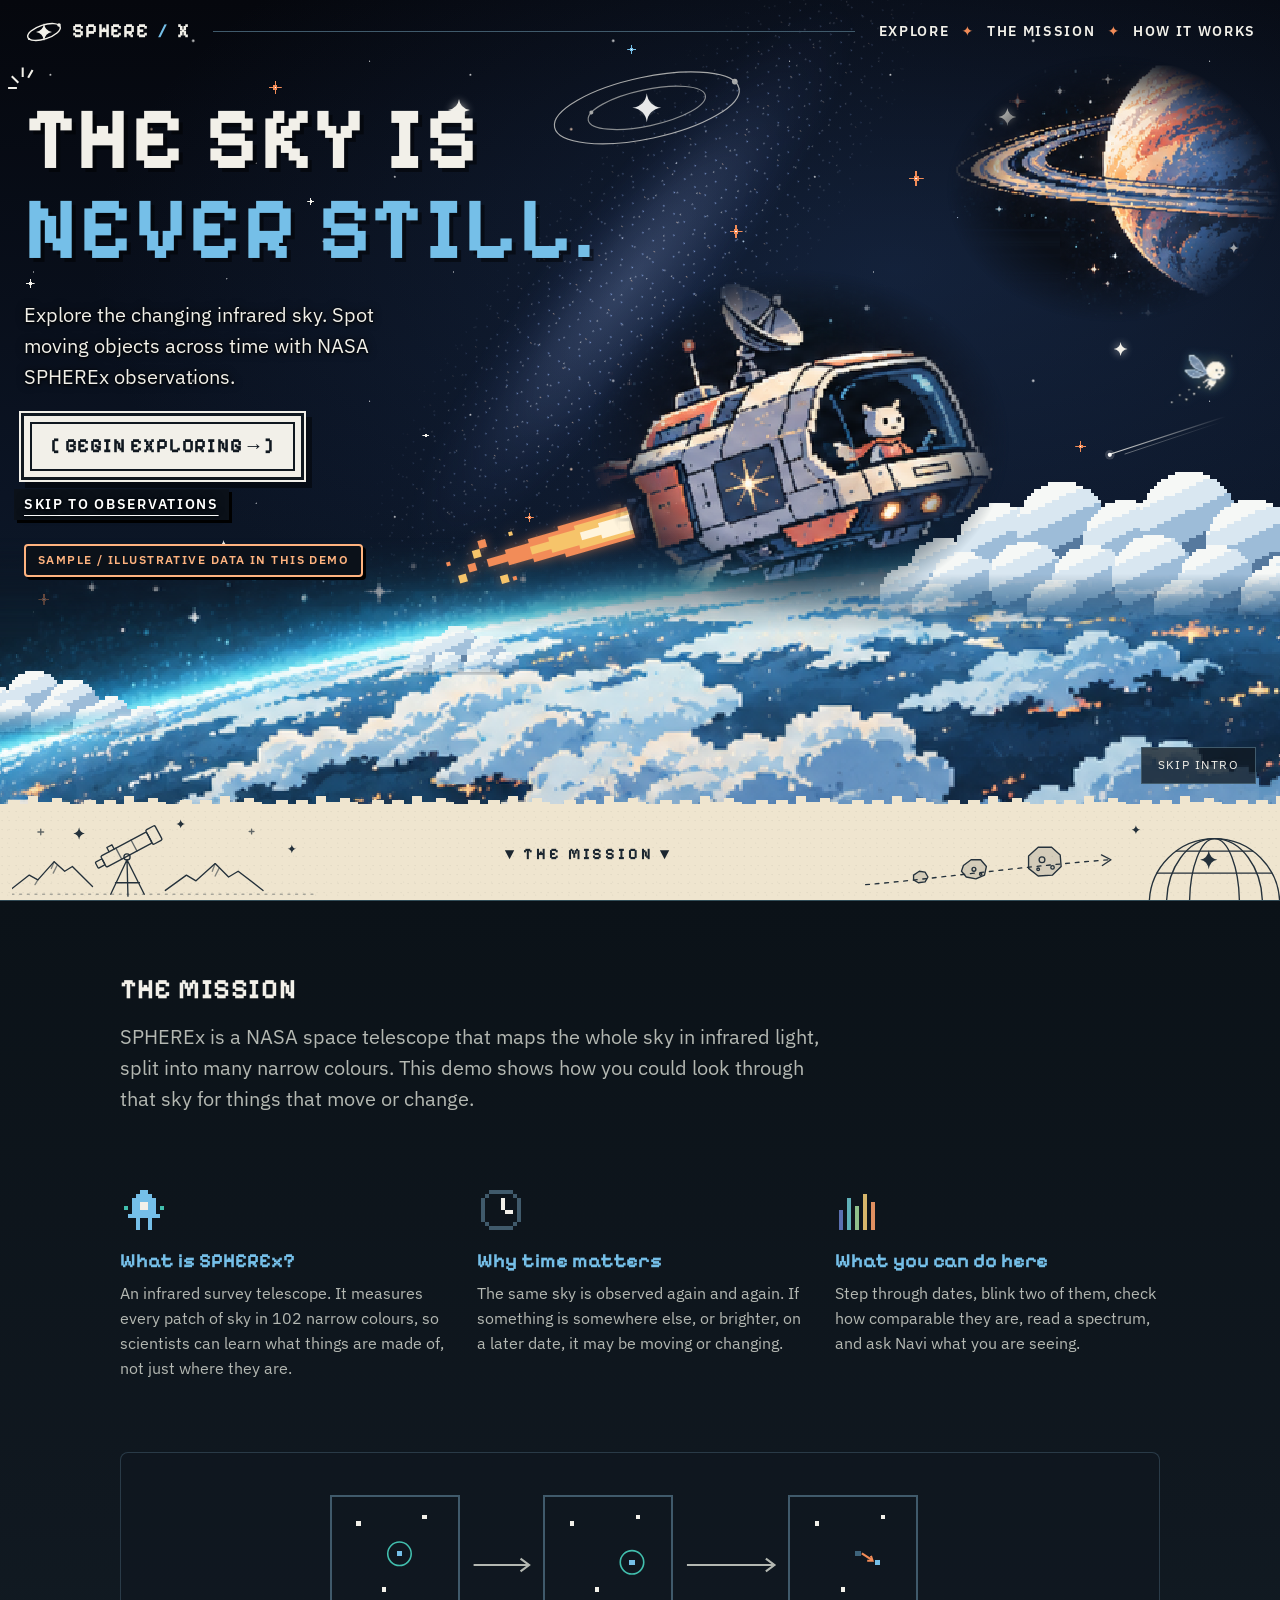
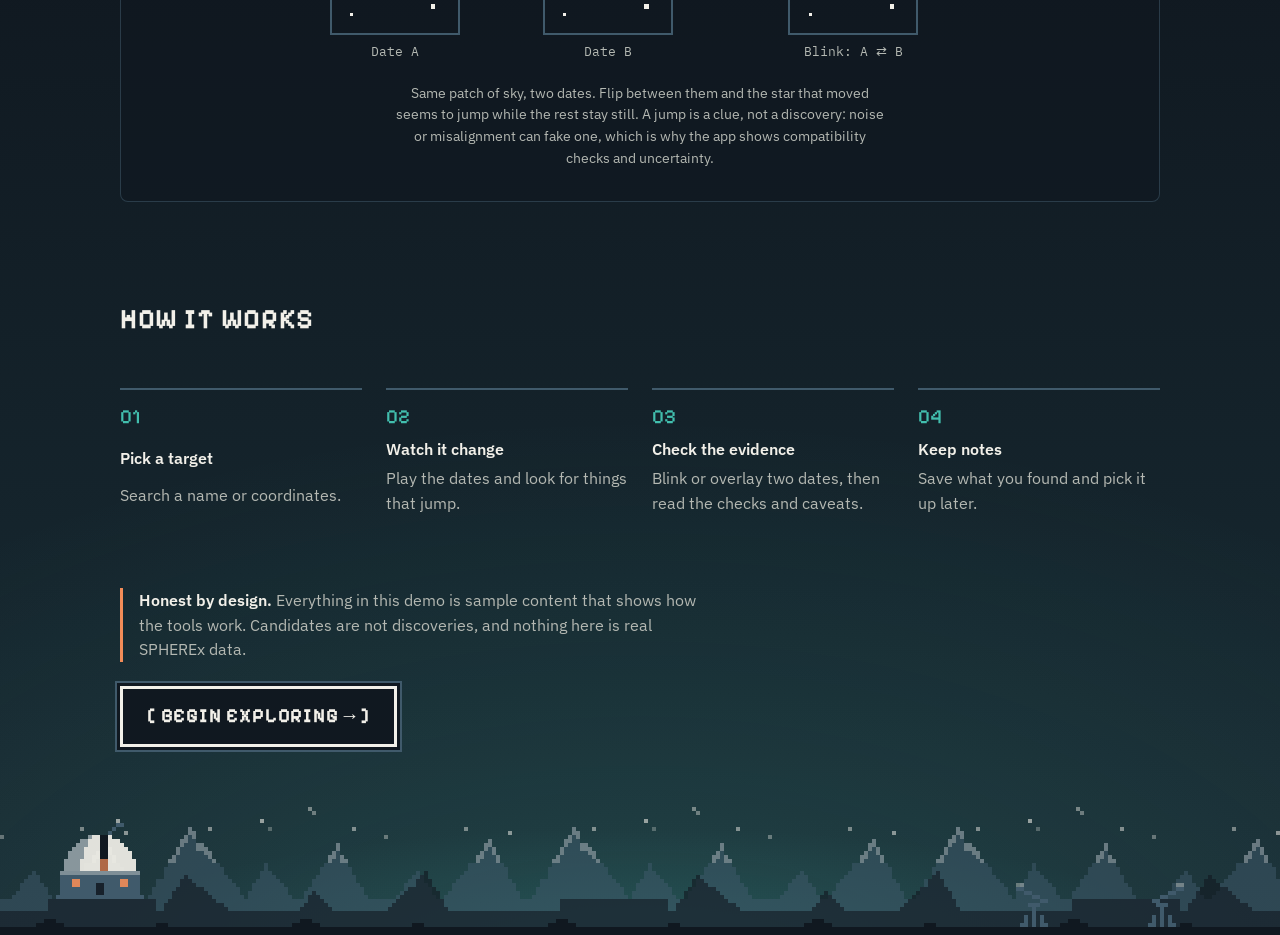
==== commit 79d09336: "Navi: rebuilt constellation chat; port Navi behaviour from deploy Chat: compact translucent panel fr" ====
--- a/frontend/index.html
+++ b/frontend/index.html
@@ -4,13 +4,13 @@
   <meta charset="utf-8">
   <meta name="viewport" content="width=device-width, initial-scale=1">
   <title>SPHERE X: The sky is never still</title>
-  <meta name="description" content="Explore the changing infrared sky and spot moving objects across time with NASA SPHEREx observations.">
+  <meta name="description" content="Explore the changing infrared sky and spot moving objects across time with NASA SPHEREx observations. Demo content is illustrative.">
   <link rel="icon" href="assets/navi/navi.png" type="image/png">
   <link rel="stylesheet" href="css/tokens.css">
   <link rel="stylesheet" href="css/base.css">
   <link rel="stylesheet" href="css/components.css">
   <link rel="stylesheet" href="css/landing.css?v=2">
-  <link rel="stylesheet" href="css/navi.css?v=2">
+  <link rel="stylesheet" href="css/navi.css?v=3">
 </head>
 <body class="landing">
   <a class="skip-link" href="#mission">Skip to the mission</a>
@@ -82,7 +82,7 @@
       <p class="lede">Explore the changing infrared sky. Spot moving objects across time with NASA SPHEREx observations.</p>
       <p class="cta-row"><a class="btn-pixel" href="app.html#/investigate">[ Begin exploring → ]</a></p>
       <p><a class="skip" href="app.html#/investigate">Skip to observations</a></p>
-      <p class="demo-note"><span class="badge">Real SPHEREx data from the public NASA IRSA archive</span></p>
+      <p class="demo-note"><span class="badge badge-illustrative">Sample / illustrative data in this demo</span></p>
     </div>
 
     <!-- Safe zone beside the spacecraft (Navi is mounted by js/landing.js); she never flies over the art. -->
@@ -174,7 +174,7 @@
         </section>
 
         <div class="m-close">
-          <p class="honest"><strong>Honest by design.</strong> Every image, spectrum and measurement here comes from real SPHEREx observations in NASA's public IRSA archive. Candidates are leads to check, not discoveries.</p>
+          <p class="honest"><strong>Honest by design.</strong> Everything in this demo is sample content that shows how the tools work. Candidates are not discoveries, and nothing here is real SPHEREx data.</p>
           <p><a class="btn-pixel" href="app.html#/investigate">[ Begin exploring → ]</a></p>
         </div>
       </div>
--- a/frontend/css/navi.css
+++ b/frontend/css/navi.css
@@ -59,51 +59,111 @@
 @supports not ((backdrop-filter: blur(1px)) or (-webkit-backdrop-filter: blur(1px))) { .navi-whisper { --wash: rgba(16, 24, 32, 0.78); } }
 @media (max-width: 600px) { .navi-whisper { font-size: 0.9375rem; line-height: 1.45; padding: 8px 13px 9px; max-width: min(280px, calc(100vw - 24px)); } }
 
-/* ---- Assistant panel: compact, beside her ------------------------------------------------------- */
-.navi-panel { position: fixed; z-index: 72; width: min(340px, calc(100vw - 32px)); height: min(480px, calc(100vh - 120px));
-  display: flex; flex-direction: column; background: var(--deep-slate); border: 1px solid var(--border);
-  border-radius: var(--radius-lg); box-shadow: 0 0 24px rgba(66, 191, 174, 0.12), var(--shadow-hard); overflow: hidden; }
-.navi-panel.is-sheet { left: 0; right: 0; bottom: 0; top: auto; width: 100%; height: min(70vh, 520px); border-radius: var(--radius-lg) var(--radius-lg) 0 0;
-  padding-bottom: env(safe-area-inset-bottom, 0px); }
+/* ---- Assistant: Navi's constellation chat ---------------------------------------------------------
+   A compact, softly translucent panel framed by a constellation (an SVG just outside its edge that
+   navi.js redraws and steps). navi.js sizes and places it only in free space (see placePanel):
+   full (default), bar (one line, when there is no room) or big (reading area). All text ≥ 15 px. */
+.navi-panel { position: fixed; z-index: 69;                   /* under Navi (70): she is never hidden by it */
+  display: flex; flex-direction: column; overflow: visible;  /* the stars sit just outside the edge */
+  width: 360px; height: 400px; color: #f2f6f9; font-size: 1rem;
+  background: rgba(22, 36, 50, 0.66); border: 1px solid rgba(117, 191, 232, 0.24); border-radius: 18px;
+  -webkit-backdrop-filter: blur(14px) saturate(120%); backdrop-filter: blur(14px) saturate(120%);
+  box-shadow: 0 8px 30px rgba(0, 0, 0, 0.28), 0 0 26px rgba(117, 191, 232, 0.08); }
+@supports not ((backdrop-filter: blur(1px)) or (-webkit-backdrop-filter: blur(1px))) { .navi-panel { background: rgba(22, 36, 50, 0.95); } }
+.navi-panel > :not(.np-sky) { position: relative; z-index: 1; }
 
-/* Floating chat window: 400 × 450 by default, drag by the header, resize from the corner (navi.js keeps it on screen). */
-.navi-panel:not(.is-sheet) { width: 400px; height: 450px; min-width: 300px; min-height: 280px;
-  max-width: min(720px, calc(100vw - 16px)); max-height: calc(100vh - 16px); resize: both; }
-.navi-panel.is-dragging { user-select: none; box-shadow: 0 0 32px rgba(66, 191, 174, 0.2), var(--shadow-hard); }
-.navi-panel .np-head { align-items: center; cursor: move; touch-action: none; user-select: none; gap: var(--sp-2); }
+/* The constellation: 6 px around the panel, floating 5 px; navi.js moves the stars in stop-motion steps. */
+.np-sky { position: absolute; z-index: 0; left: -6px; top: -6px; width: calc(100% + 12px); height: calc(100% + 12px);
+  pointer-events: none; overflow: visible; animation: np-float 4.6s ease-in-out infinite alternate; }
+.np-sky .np-lines { fill: none; stroke: rgba(150, 210, 240, 0.55); stroke-width: 1; stroke-linejoin: round; }
+.np-sky circle { fill: #eaf6fd; filter: drop-shadow(0 0 2.5px rgba(117, 191, 232, 0.9));
+  animation: np-twinkle var(--d, 5s) var(--dl, 0s) ease-in-out infinite; }
+@keyframes np-float { from { transform: translateY(-2.5px); } to { transform: translateY(2.5px); } }
+@keyframes np-twinkle { 0%, 100% { opacity: 1; } 50% { opacity: 0.4; } }
+
+/* Opens out of Navi; fades to re-form elsewhere when following her would cross the interface. */
+.navi-panel.is-arriving { animation: np-in 260ms ease-out both; transform-origin: var(--ox, 50%) var(--oy, 50%); }
+@keyframes np-in { from { opacity: 0; transform: scale(0.94); } to { opacity: 1; transform: none; } }
+.navi-panel { transition: opacity 220ms ease; }
+.navi-panel.is-hopping { opacity: 0; pointer-events: none; }
+.navi-panel.is-dragging { user-select: none; box-shadow: 0 10px 34px rgba(0, 0, 0, 0.34), 0 0 30px rgba(117, 191, 232, 0.14); }
+
+/* Header: drag handle, name, buttons. Nothing in it can overlap: the subtitle shrinks first. */
+.navi-panel .np-head { display: flex; align-items: center; gap: 6px; padding: 10px 10px 6px 12px; cursor: move; touch-action: none; user-select: none; flex: none; }
+.np-name { font-size: 1rem; letter-spacing: 0.04em; color: #fff; white-space: nowrap; flex: none; }
+.np-star { color: var(--glacier-blue); text-shadow: 0 0 6px rgba(117, 191, 232, 0.8); }
+.navi-panel .np-sub { flex: 1 1 auto; min-width: 0; font-size: 0.9375rem; color: rgba(222, 234, 242, 0.72); white-space: nowrap; overflow: hidden; text-overflow: ellipsis; }
+.np-grip, .np-gear, .np-expand, .navi-panel .np-close { flex: none; width: 32px; height: 32px; display: inline-grid; place-items: center; padding: 0;
+  background: transparent; border: 0; border-radius: 999px; color: rgba(222, 234, 242, 0.85); font-size: 1rem; line-height: 1; cursor: pointer; }
+.np-grip { width: 22px; cursor: move; }
+.np-grip:hover, .np-gear:hover, .np-expand:hover, .navi-panel .np-close:hover,
+.np-grip:focus-visible, .np-gear:focus-visible, .np-expand:focus-visible, .navi-panel .np-close:focus-visible { color: #fff; background: rgba(117, 191, 232, 0.16); }
+.np-gear[aria-expanded="true"] { color: var(--glacier-blue); }
+
+/* Settings, folded out under the header. */
+.navi-panel .np-settings { display: flex; flex-wrap: wrap; align-items: center; gap: 6px 14px; padding: 2px 14px 10px; flex: none; border: 0; }
+.navi-panel .np-settings[hidden] { display: none; }
+.navi-panel .np-seg { display: inline-flex; align-items: center; gap: 2px; font-size: 0.9375rem; }
+.navi-panel .np-seg-label { font-size: 0.9375rem; text-transform: none; letter-spacing: 0; font-weight: 600; color: rgba(222, 234, 242, 0.8); margin-right: 4px; }
+.navi-panel .np-seg button { font-size: 0.9375rem; padding: 3px 10px; color: rgba(222, 234, 242, 0.85); border-radius: 999px; }
+.navi-panel .np-seg button[aria-checked="true"] { color: #08111a; background: var(--glacier-blue); }
+.navi-panel .np-link { font-size: 0.9375rem; }
+.navi-panel .np-tip { flex: none; margin: 0; padding: 0 14px 8px; border: 0; font-size: 0.9375rem; line-height: 1.45; color: var(--glacier-blue); }
+
+/* Conversation: wraps fully and scrolls; never clipped. */
+.navi-panel .np-log { position: relative; flex: 1 1 auto; min-height: 0; overflow-y: auto; overflow-x: hidden; display: flex; flex-direction: column; gap: 12px;
+  padding: 6px 14px 10px; overscroll-behavior: contain; scrollbar-width: thin; scrollbar-color: rgba(117, 191, 232, 0.4) transparent; }
+.navi-panel .msg { display: flex; min-width: 0; flex: none; }
+.navi-panel .msg-user { justify-content: flex-end; }
+.navi-panel .bubble { font-size: 1rem; line-height: 1.5; overflow-wrap: anywhere; min-width: 0; }
+.navi-panel .msg-ai .bubble { position: relative; max-width: 100%; padding: 0 0 0 18px; border: 0; background: none; border-radius: 0; color: #f2f6f9; }
+.navi-panel .msg-ai .bubble::before { content: "✦"; position: absolute; left: 0; top: 0.15em; font-size: 0.75rem; color: var(--glacier-blue); text-shadow: 0 0 5px rgba(117, 191, 232, 0.8); }
+.navi-panel .msg-user .bubble { max-width: 85%; padding: 7px 13px; color: #fff; background: rgba(117, 191, 232, 0.16);
+  border: 1px solid rgba(117, 191, 232, 0.32); border-radius: 16px 16px 4px 16px; }
+.navi-panel .caveats { background: rgba(242, 140, 88, 0.08); border-left-color: rgba(242, 140, 88, 0.75); }
+.navi-panel .caveats ul, .navi-panel .refs, .navi-panel .actions { font-size: 0.9375rem; }
+.navi-panel .label { font-size: 0.8125rem; }
+.navi-panel .chip { font-size: 0.9375rem; color: #eef5f9; background: rgba(8, 13, 21, 0.3); border-color: rgba(117, 191, 232, 0.4); }
+.navi-panel .chip:hover { border-color: var(--glacier-blue); color: #fff; }
+.navi-panel .notice { font-size: 0.9375rem; }
+/* Suggested questions: they wrap, so none is ever cut off. */
+.navi-panel .np-sugg { flex: none; display: flex; flex-wrap: wrap; gap: 6px; padding: 2px 14px 4px; }
+.navi-panel .np-sugg .chip { white-space: normal; text-align: left; max-width: 100%; }
+.navi-panel .np-sugg:empty { display: none; }
+/* Short panel: the conversation keeps its room (navi.js sets these). */
+.navi-panel.no-tip .np-tip, .navi-panel.no-sugg .np-sugg { display: none; }
+/* Input. */
+.navi-panel .np-form { flex: none; display: flex; align-items: center; gap: 8px; padding: 8px 12px 12px; border: 0; }
+.navi-panel .np-form .input { flex: 1 1 auto; min-width: 0; font-size: 1rem; color: #fff; padding: 8px 12px;
+  background: rgba(8, 13, 21, 0.42); border: 1px solid rgba(117, 191, 232, 0.3); border-radius: 12px; }
+.navi-panel .np-form .input::placeholder { color: rgba(222, 234, 242, 0.62); }
+.navi-panel .np-form .input:focus { outline: none; border-color: var(--glacier-blue); box-shadow: 0 0 0 2px rgba(117, 191, 232, 0.25); }
+.navi-panel .np-form .btn { flex: none; font-size: 0.9375rem; padding: 7px 16px; color: #08111a; background: var(--glacier-blue); border: 0; border-radius: 12px; }
+.navi-panel .np-form .btn:hover { background: #9cd3f0; }
+
+/* Bar: one line — grip, ✦, input, send, expand, close — for when there is no room for the full chat. */
+.navi-panel.is-bar { flex-direction: row; align-items: center; gap: 4px; padding: 0 6px 0 4px; border-radius: 16px; }
+.navi-panel.is-bar .np-head { display: contents; }
+.navi-panel.is-bar :is(.np-label, .np-sub, .np-gear, .np-settings, .np-tip, .np-log, .np-sugg) { display: none !important; }
+.navi-panel.is-bar .np-grip { order: 0; } .navi-panel.is-bar .np-name { order: 1; margin-right: 2px; }
+.navi-panel.is-bar .np-form { order: 2; flex: 1 1 auto; min-width: 0; padding: 0; }
+.navi-panel.is-bar .np-expand { order: 3; } .navi-panel.is-bar .np-close { order: 4; }
+.navi-panel.is-bar .np-form .input { padding: 6px 10px; }
+.navi-panel.is-bar .np-form .btn { padding: 6px 12px; }
+/* A reply arrived while in the bar: ⤢ lights up (the user opens the reading area when they want). */
+.navi-panel.has-news .np-expand { color: #08111a; background: var(--glacier-blue); animation: np-news 1.8s ease-in-out infinite; }
+@keyframes np-news { 0%, 100% { box-shadow: 0 0 0 0 rgba(117, 191, 232, 0.5); } 50% { box-shadow: 0 0 0 5px rgba(117, 191, 232, 0); } }
+
+/* Phones: a bottom sheet. */
+.navi-panel.is-sheet { left: 0 !important; right: 0; bottom: 0; top: auto !important; width: 100% !important; height: min(70vh, 520px) !important;
+  border-radius: 20px 20px 0 0; padding-bottom: env(safe-area-inset-bottom, 0px); background: rgba(22, 36, 50, 0.95); }
 .navi-panel.is-sheet .np-head { cursor: default; }
-.np-grip { background: transparent; border: 0; color: var(--text-muted); cursor: move; padding: 2px 4px; font-size: var(--fs-md); line-height: 1; border-radius: var(--radius); }
-.np-grip:hover, .np-grip:focus-visible { color: var(--accent); }
-.navi-panel.is-sheet .np-grip { display: none; }
-.np-sub { flex: 1; min-width: 0; font-size: var(--fs-sm); white-space: nowrap; overflow: hidden; text-overflow: ellipsis; }
-.np-min { background: transparent; border: 0; color: var(--text-muted); cursor: pointer; font-size: var(--fs-md); padding: 2px 8px; border-radius: var(--radius); line-height: 1; }
-.np-min:hover, .np-close:hover { color: var(--text); background: rgba(117, 191, 232, 0.08); }
-.navi-panel.is-min { height: auto !important; min-height: 0; resize: none; }
-.navi-panel.is-min > :not(.np-head) { display: none !important; }
-/* Readable conversation. */
-.navi-panel .np-log { overscroll-behavior: contain; }
-.navi-panel .bubble { font-size: 1rem; line-height: 1.5; }
-.navi-panel .caveats ul, .navi-panel .np-tip { font-size: 0.9375rem; }
-.navi-panel .np-sugg .chip { font-size: 0.9375rem; white-space: nowrap; flex: 0 0 auto; }
-/* Suggestions: one row that scrolls sideways, so the conversation keeps the height. */
-.navi-panel .np-sugg { flex-wrap: nowrap; overflow-x: auto; padding-top: var(--sp-2); scrollbar-width: thin; }
-.navi-panel .np-log { min-height: 120px; }
-.navi-panel .np-form .input { font-size: 1rem; }
-.np-head { display: flex; align-items: baseline; gap: var(--sp-3); padding: var(--sp-3) var(--sp-3) var(--sp-2) var(--sp-4); }
-.np-head .muted { flex: 1; }
-.np-close { background: transparent; border: 0; color: var(--text-muted); cursor: pointer; font-size: var(--fs-md); padding: 2px 6px; border-radius: var(--radius); }
-.np-close:hover { color: var(--text); }
-.np-settings { display: flex; flex-wrap: wrap; gap: var(--sp-2) var(--sp-4); padding: 0 var(--sp-4) var(--sp-2); border-bottom: var(--line) solid var(--border-soft); }
-.np-seg { display: inline-flex; align-items: center; gap: 2px; font-size: var(--fs-xs); }
-.np-seg-label { color: var(--text-muted); margin-right: var(--sp-1); text-transform: uppercase; letter-spacing: var(--tracking-label); font-weight: 600; }
-.np-seg button { background: transparent; border: 1px solid transparent; color: var(--text-muted); border-radius: 999px; padding: 2px 10px; cursor: pointer; font-size: var(--fs-xs); }
-.np-seg button:hover { color: var(--text); }
-.np-seg button[aria-checked="true"] { color: var(--midnight-charcoal); background: var(--accent); }
-.np-tip { margin: 0; padding: var(--sp-2) var(--sp-4); font-size: var(--fs-xs); color: var(--glacier-blue); border-bottom: var(--line) solid var(--border-soft); }
-.np-log { flex: 1; overflow-y: auto; padding: var(--sp-3); display: grid; gap: var(--sp-3); align-content: start; }
-.np-sugg { display: flex; gap: var(--sp-2); flex-wrap: wrap; padding: 0 var(--sp-3) var(--sp-2); }
-.np-form { display: flex; gap: var(--sp-2); padding: var(--sp-3); border-top: var(--line) solid var(--border-soft); }
-.np-form .input { flex: 1; min-width: 0; }
+.navi-panel.is-sheet :is(.np-grip, .np-expand) { display: none; }
+
+@media (prefers-reduced-motion: reduce) {
+  .np-sky, .np-sky circle, .navi-panel.is-arriving { animation: none; }
+  .navi-panel { transition: none; }
+}
 
 .msg { display: flex; } .msg-user { justify-content: flex-end; }
 .bubble { max-width: 92%; padding: var(--sp-3) var(--sp-4); border: var(--line) solid var(--border-soft); border-radius: var(--radius-lg); background: rgba(16, 24, 32, 0.7); font-size: var(--fs-sm); }
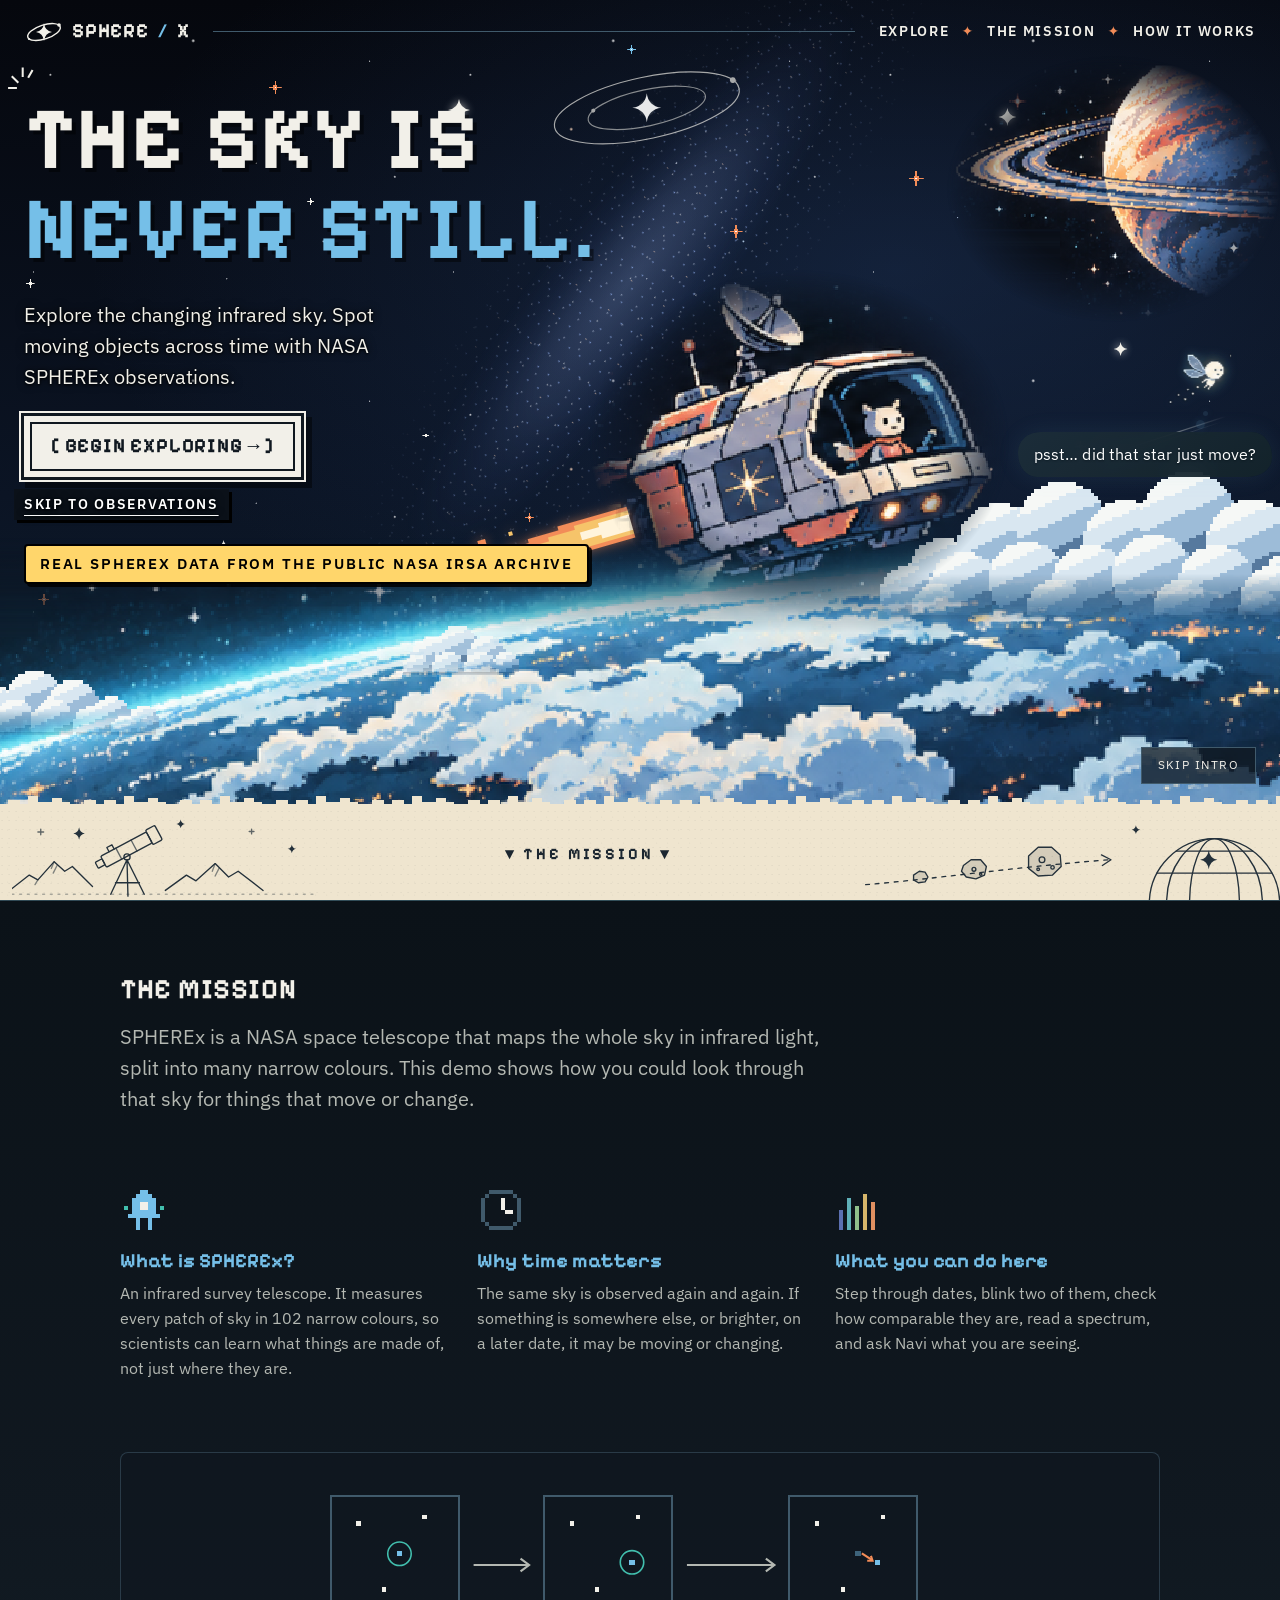
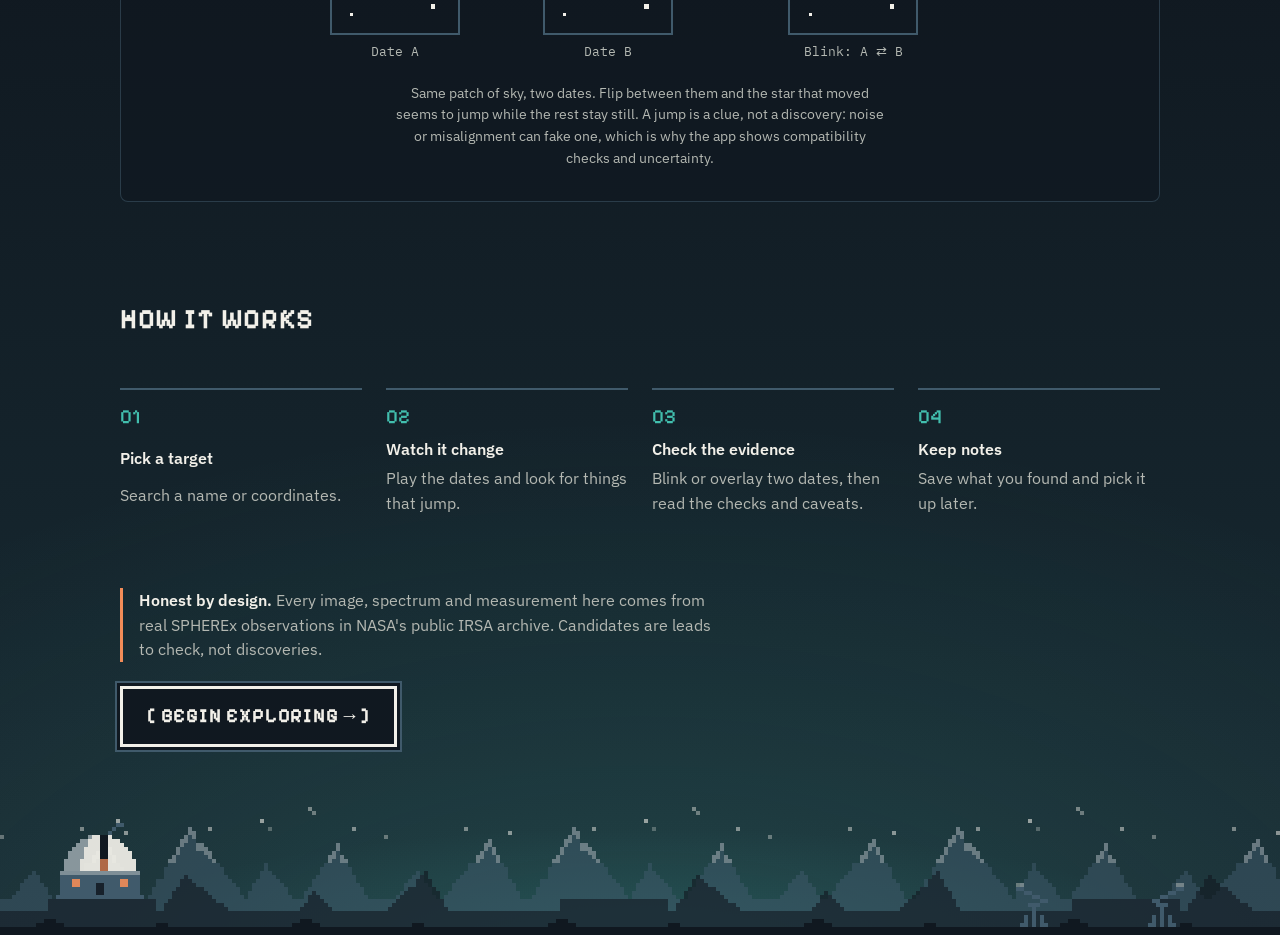
==== commit a286e3c5: "merge front-end (Navi rebuild) into deploy" ====
--- a/frontend/index.html
+++ b/frontend/index.html
@@ -4,7 +4,7 @@
   <meta charset="utf-8">
   <meta name="viewport" content="width=device-width, initial-scale=1">
   <title>SPHERE X: The sky is never still</title>
-  <meta name="description" content="Explore the changing infrared sky and spot moving objects across time with NASA SPHEREx observations. Demo content is illustrative.">
+  <meta name="description" content="Explore the changing infrared sky and spot moving objects across time with NASA SPHEREx observations.">
   <link rel="icon" href="assets/navi/navi.png" type="image/png">
   <link rel="stylesheet" href="css/tokens.css">
   <link rel="stylesheet" href="css/base.css">
@@ -82,7 +82,7 @@
       <p class="lede">Explore the changing infrared sky. Spot moving objects across time with NASA SPHEREx observations.</p>
       <p class="cta-row"><a class="btn-pixel" href="app.html#/investigate">[ Begin exploring → ]</a></p>
       <p><a class="skip" href="app.html#/investigate">Skip to observations</a></p>
-      <p class="demo-note"><span class="badge badge-illustrative">Sample / illustrative data in this demo</span></p>
+      <p class="demo-note"><span class="badge">Real SPHEREx data from the public NASA IRSA archive</span></p>
     </div>
 
     <!-- Safe zone beside the spacecraft (Navi is mounted by js/landing.js); she never flies over the art. -->
@@ -174,7 +174,7 @@
         </section>
 
         <div class="m-close">
-          <p class="honest"><strong>Honest by design.</strong> Everything in this demo is sample content that shows how the tools work. Candidates are not discoveries, and nothing here is real SPHEREx data.</p>
+          <p class="honest"><strong>Honest by design.</strong> Every image, spectrum and measurement here comes from real SPHEREx observations in NASA's public IRSA archive. Candidates are leads to check, not discoveries.</p>
           <p><a class="btn-pixel" href="app.html#/investigate">[ Begin exploring → ]</a></p>
         </div>
       </div>
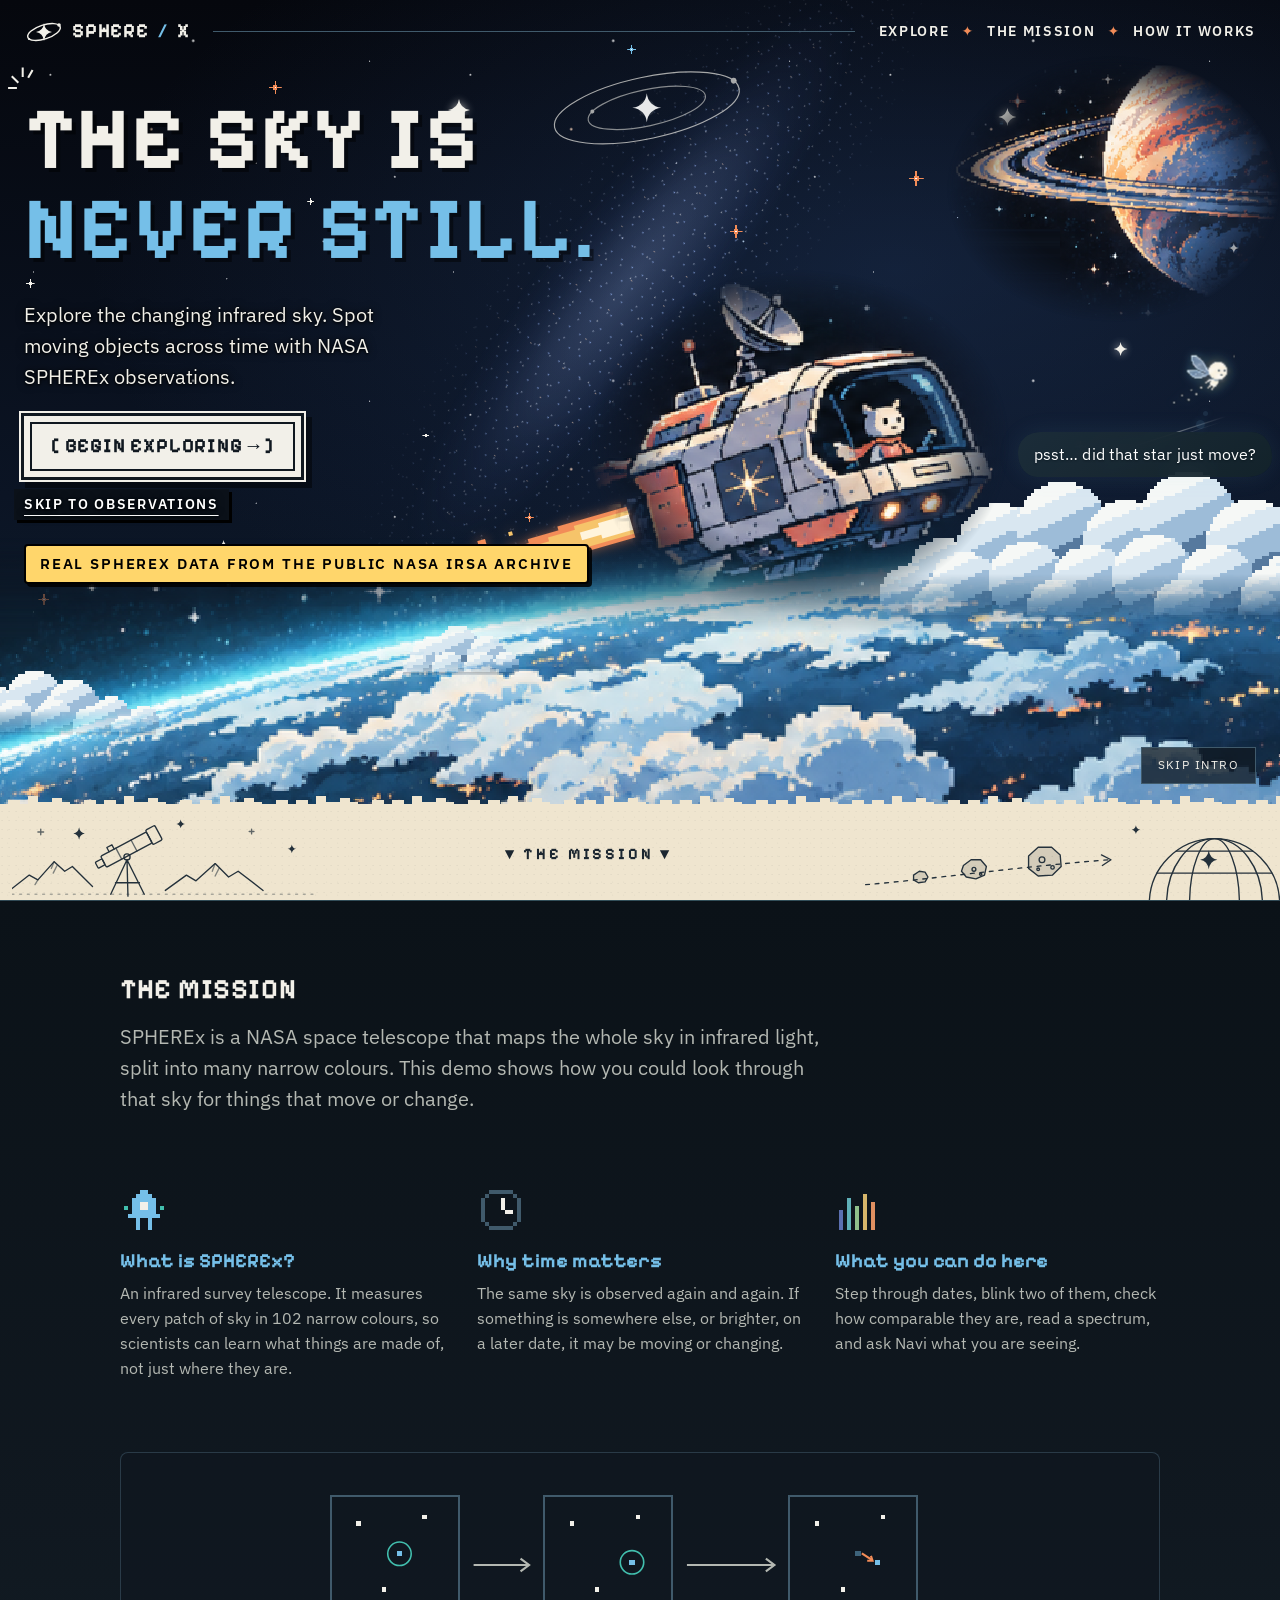
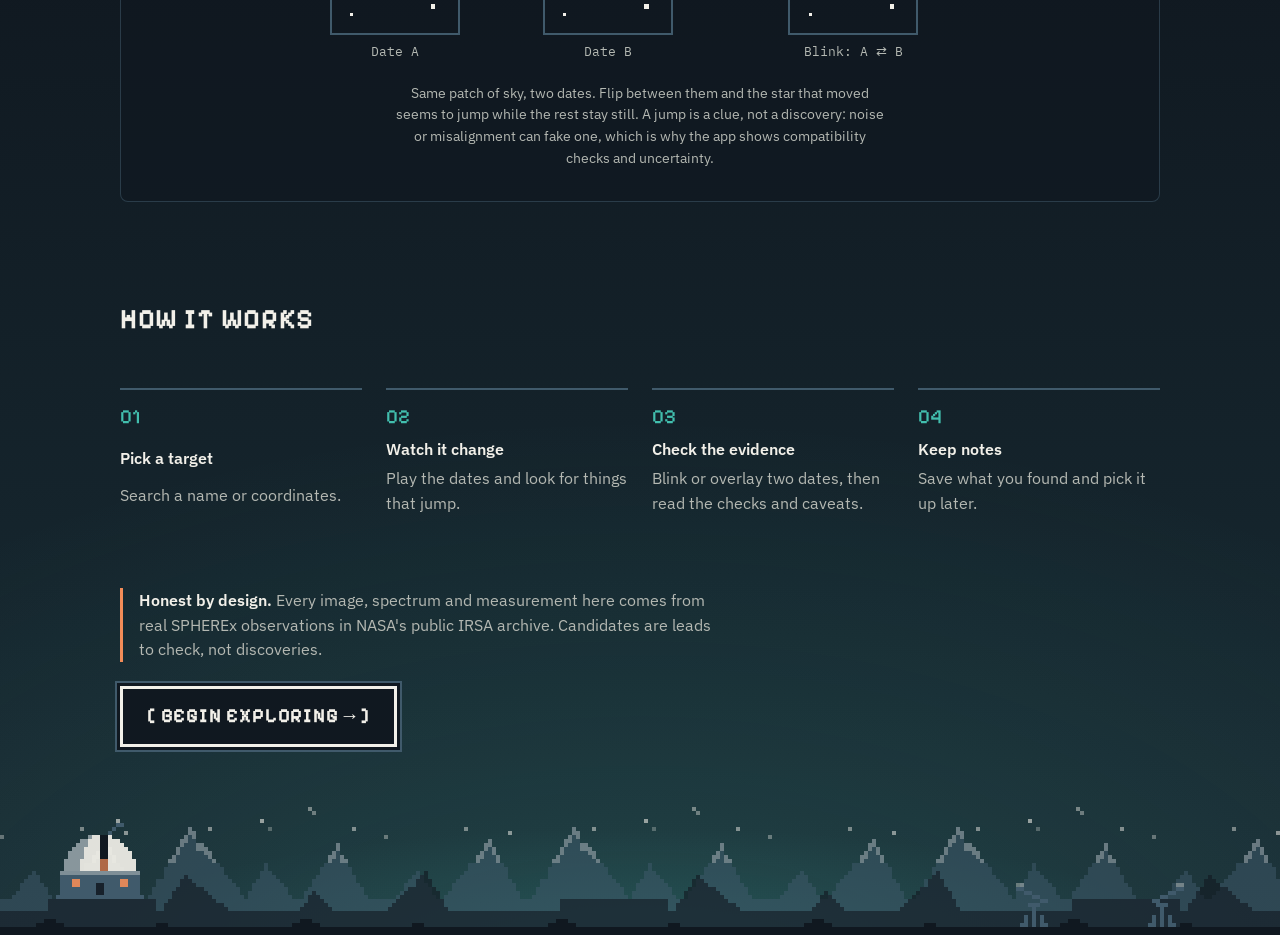
==== commit b841c0fd: "feat(frontend): thin scrollbars with no visible track Co-Authored-By: Claude Sonnet 5.5 <noreply@ant" ====
--- a/frontend/index.html
+++ b/frontend/index.html
@@ -7,7 +7,7 @@
   <meta name="description" content="Explore the changing infrared sky and spot moving objects across time with NASA SPHEREx observations.">
   <link rel="icon" href="assets/navi/navi.png" type="image/png">
   <link rel="stylesheet" href="css/tokens.css">
-  <link rel="stylesheet" href="css/base.css">
+  <link rel="stylesheet" href="css/base.css?v=4">
   <link rel="stylesheet" href="css/components.css">
   <link rel="stylesheet" href="css/landing.css?v=2">
   <link rel="stylesheet" href="css/navi.css?v=3">
--- a/frontend/css/base.css
+++ b/frontend/css/base.css
@@ -54,3 +54,12 @@
     scroll-behavior: auto !important;
   }
 }
+
+/* Scrollbars: a thin, soft thumb with no visible track, so scrollable areas show they scroll without a heavy bar. */
+* { scrollbar-width: thin; scrollbar-color: rgba(150, 205, 235, 0.38) transparent; }
+@supports not (scrollbar-width: thin) {
+  *::-webkit-scrollbar { width: 8px; height: 8px; background: transparent; }
+  *::-webkit-scrollbar-track, *::-webkit-scrollbar-corner { background: transparent; }
+  *::-webkit-scrollbar-thumb { background: rgba(150, 205, 235, 0.38); border-radius: 8px; border: 2px solid transparent; background-clip: content-box; }
+  *::-webkit-scrollbar-thumb:hover { background: rgba(150, 205, 235, 0.6); background-clip: content-box; }
+}
--- a/frontend/css/navi.css
+++ b/frontend/css/navi.css
@@ -191,3 +191,17 @@
   .navi-trail { display: none; }
   .navi-whisper { transition: none; }
 }
+
+/* ---- Navi's chat box has an uneven, rock-like outline (sharp, irregular edges) instead of a rounded rectangle. ----
+   The panel itself is see-through; two clipped layers behind the content draw the shape: an edge-coloured one and, 1.5 px inside it,
+   the translucent fill. --j scales how jagged it is (smaller for the one-line bar so the input is never bitten). */
+.navi-panel { --j: 1; background: none; border: 1px solid transparent; border-radius: 0; box-shadow: none; -webkit-backdrop-filter: none; backdrop-filter: none; }
+.navi-panel.is-bar { --j: 0.4; border-radius: 0; }
+.navi-panel::before, .navi-panel::after { content: ""; position: absolute; inset: -1px; pointer-events: none; }
+.navi-panel::before { z-index: -2; background: rgba(117, 191, 232, 0.5); clip-path: polygon(calc(var(--j) * 2px + 0px) calc(var(--j) * 12px + 0px), calc(var(--j) * 9px + 0px) calc(var(--j) * 3px + 0px), 12% calc(var(--j) * 5px + 0px), 23% calc(var(--j) * 0px + 0px), 31% calc(var(--j) * 4px + 0px), 46% calc(var(--j) * 1px + 0px), 58% calc(var(--j) * 6px + 0px), 71% calc(var(--j) * 2px + 0px), 84% calc(var(--j) * 5px + 0px), calc(100% - var(--j) * 10px - 0px) calc(var(--j) * 0px + 0px), calc(100% - var(--j) * 1px - 0px) calc(var(--j) * 9px + 0px), calc(100% - var(--j) * 5px - 0px) 16%, calc(100% - var(--j) * 0px - 0px) 29%, calc(100% - var(--j) * 6px - 0px) 41%, calc(100% - var(--j) * 2px - 0px) 55%, calc(100% - var(--j) * 7px - 0px) 68%, calc(100% - var(--j) * 1px - 0px) 80%, calc(100% - var(--j) * 4px - 0px) calc(100% - var(--j) * 14px - 0px), calc(100% - var(--j) * 12px - 0px) calc(100% - var(--j) * 2px - 0px), 88% calc(100% - var(--j) * 6px - 0px), 76% calc(100% - var(--j) * 1px - 0px), 63% calc(100% - var(--j) * 5px - 0px), 52% calc(100% - var(--j) * 0px - 0px), 39% calc(100% - var(--j) * 7px - 0px), 27% calc(100% - var(--j) * 2px - 0px), 14% calc(100% - var(--j) * 5px - 0px), calc(var(--j) * 7px + 0px) calc(100% - var(--j) * 0px - 0px), calc(var(--j) * 0px + 0px) calc(100% - var(--j) * 11px - 0px), calc(var(--j) * 5px + 0px) 84%, calc(var(--j) * 1px + 0px) 71%, calc(var(--j) * 6px + 0px) 58%, calc(var(--j) * 0px + 0px) 44%, calc(var(--j) * 5px + 0px) 31%, calc(var(--j) * 1px + 0px) 19%); }
+.navi-panel::after { z-index: -1; background: rgba(22, 36, 50, 0.7); clip-path: polygon(calc(var(--j) * 2px + 1.5px) calc(var(--j) * 12px + 1.5px), calc(var(--j) * 9px + 1.5px) calc(var(--j) * 3px + 1.5px), 12% calc(var(--j) * 5px + 1.5px), 23% calc(var(--j) * 0px + 1.5px), 31% calc(var(--j) * 4px + 1.5px), 46% calc(var(--j) * 1px + 1.5px), 58% calc(var(--j) * 6px + 1.5px), 71% calc(var(--j) * 2px + 1.5px), 84% calc(var(--j) * 5px + 1.5px), calc(100% - var(--j) * 10px - 1.5px) calc(var(--j) * 0px + 1.5px), calc(100% - var(--j) * 1px - 1.5px) calc(var(--j) * 9px + 1.5px), calc(100% - var(--j) * 5px - 1.5px) 16%, calc(100% - var(--j) * 0px - 1.5px) 29%, calc(100% - var(--j) * 6px - 1.5px) 41%, calc(100% - var(--j) * 2px - 1.5px) 55%, calc(100% - var(--j) * 7px - 1.5px) 68%, calc(100% - var(--j) * 1px - 1.5px) 80%, calc(100% - var(--j) * 4px - 1.5px) calc(100% - var(--j) * 14px - 1.5px), calc(100% - var(--j) * 12px - 1.5px) calc(100% - var(--j) * 2px - 1.5px), 88% calc(100% - var(--j) * 6px - 1.5px), 76% calc(100% - var(--j) * 1px - 1.5px), 63% calc(100% - var(--j) * 5px - 1.5px), 52% calc(100% - var(--j) * 0px - 1.5px), 39% calc(100% - var(--j) * 7px - 1.5px), 27% calc(100% - var(--j) * 2px - 1.5px), 14% calc(100% - var(--j) * 5px - 1.5px), calc(var(--j) * 7px + 1.5px) calc(100% - var(--j) * 0px - 1.5px), calc(var(--j) * 0px + 1.5px) calc(100% - var(--j) * 11px - 1.5px), calc(var(--j) * 5px + 1.5px) 84%, calc(var(--j) * 1px + 1.5px) 71%, calc(var(--j) * 6px + 1.5px) 58%, calc(var(--j) * 0px + 1.5px) 44%, calc(var(--j) * 5px + 1.5px) 31%, calc(var(--j) * 1px + 1.5px) 19%);
+  -webkit-backdrop-filter: blur(14px) saturate(120%); backdrop-filter: blur(14px) saturate(120%); }
+@supports not ((backdrop-filter: blur(1px)) or (-webkit-backdrop-filter: blur(1px))) { .navi-panel::after { background: rgba(22, 36, 50, 0.95); } }
+.navi-panel.is-dragging { box-shadow: none; }
+
+.navi-panel:not(.is-bar) .np-form { padding: 8px 20px 18px 14px; }
